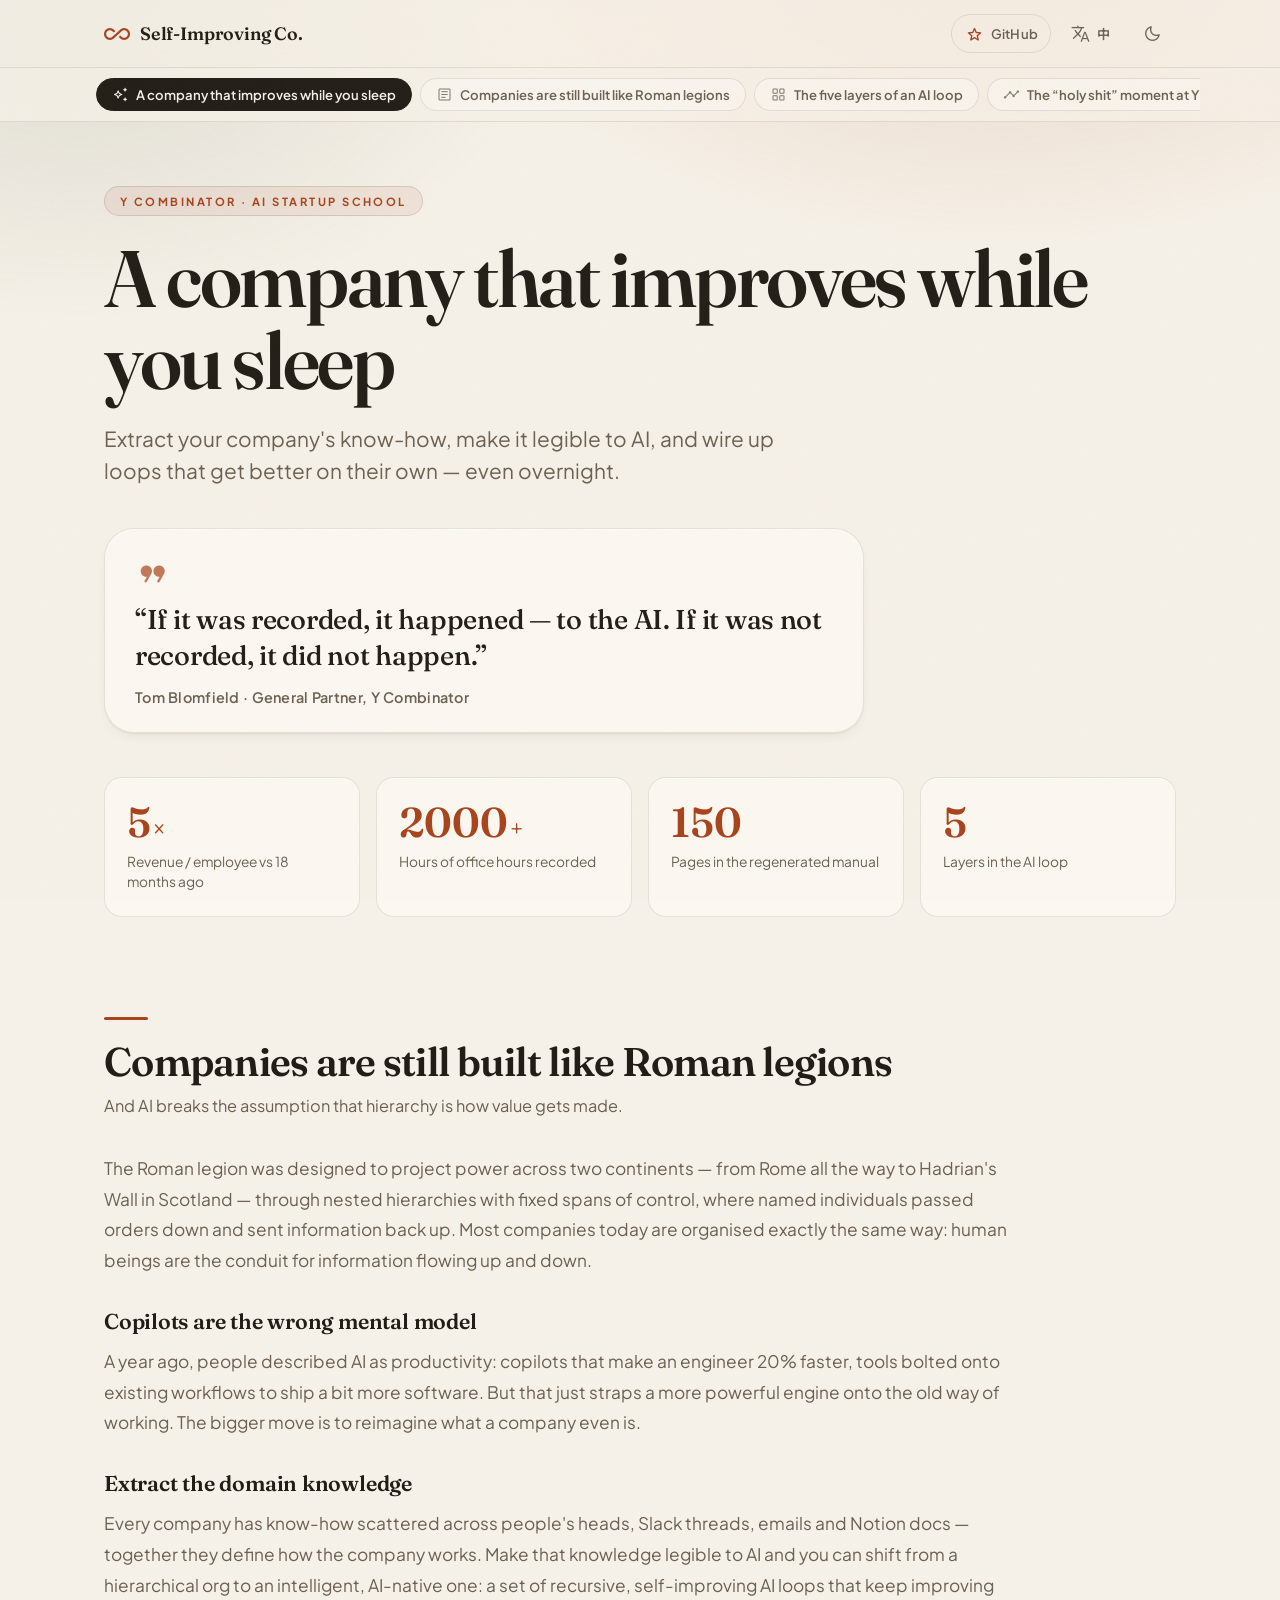
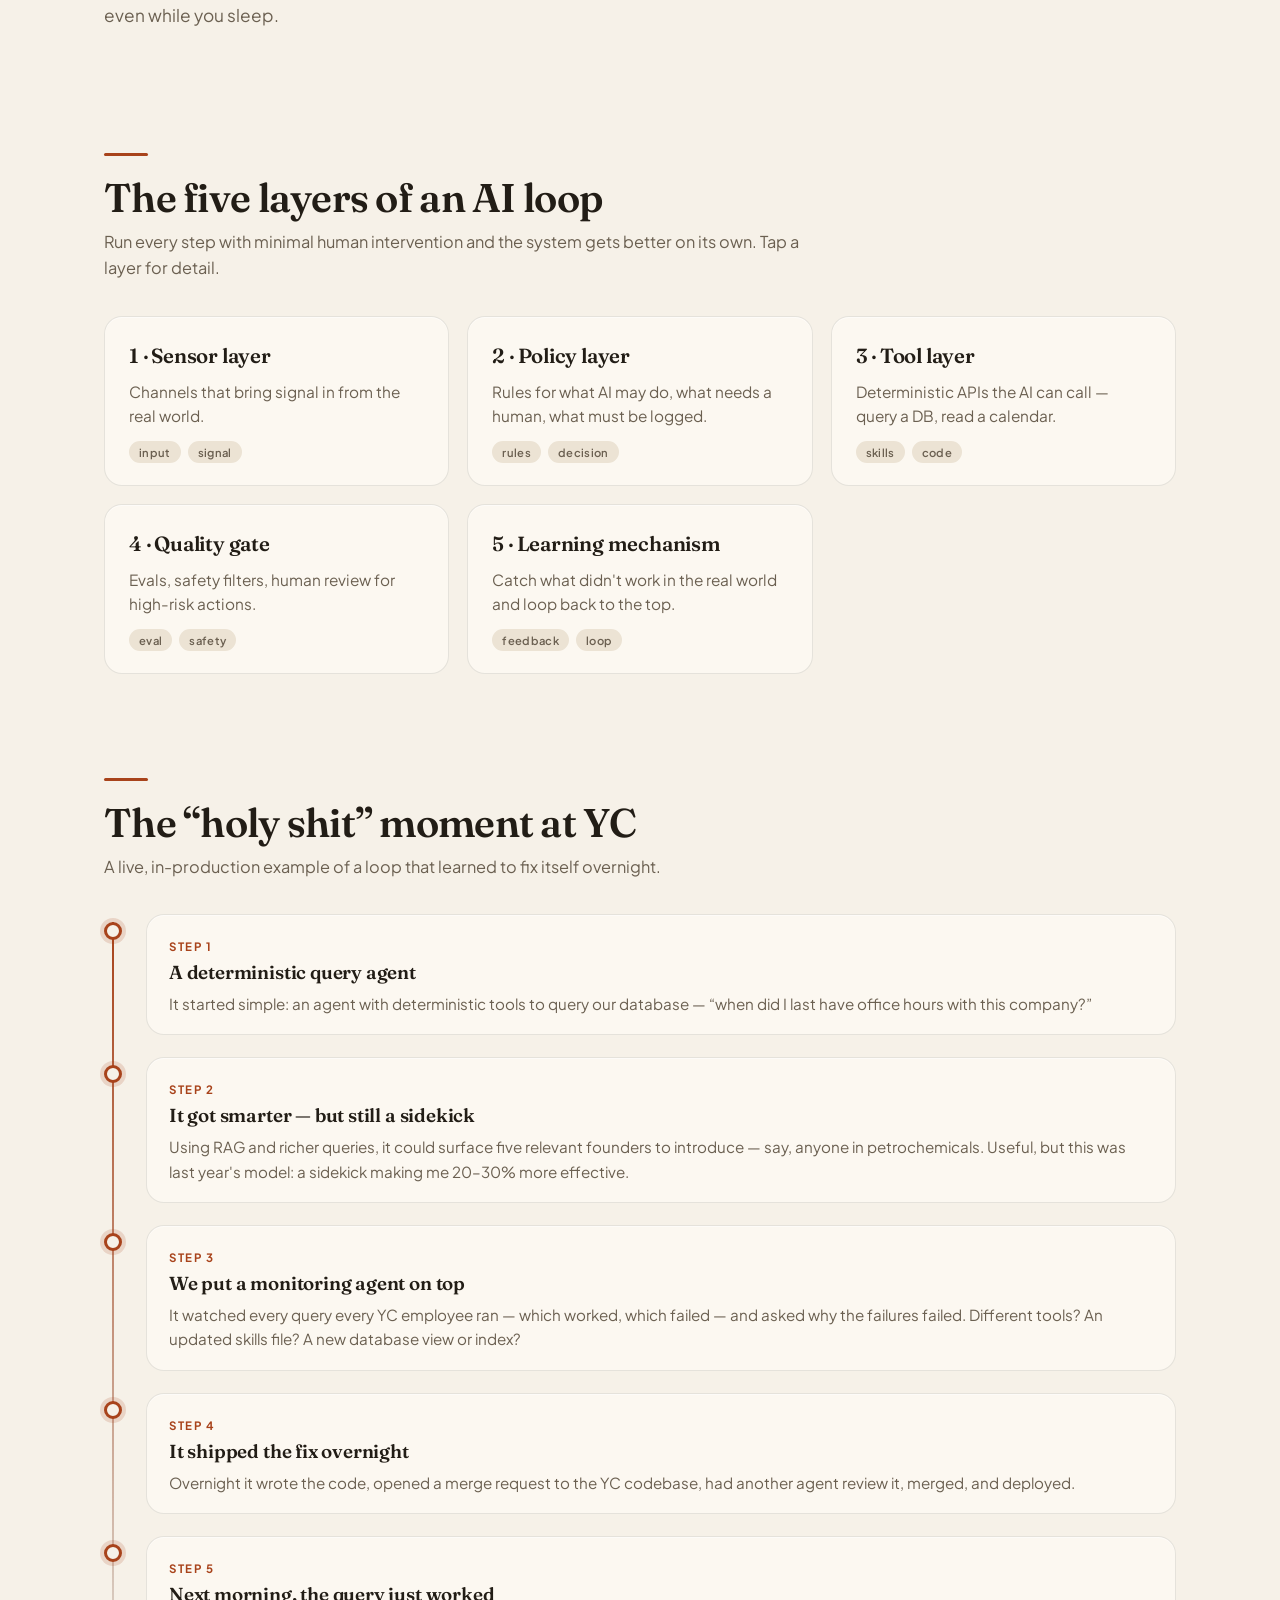
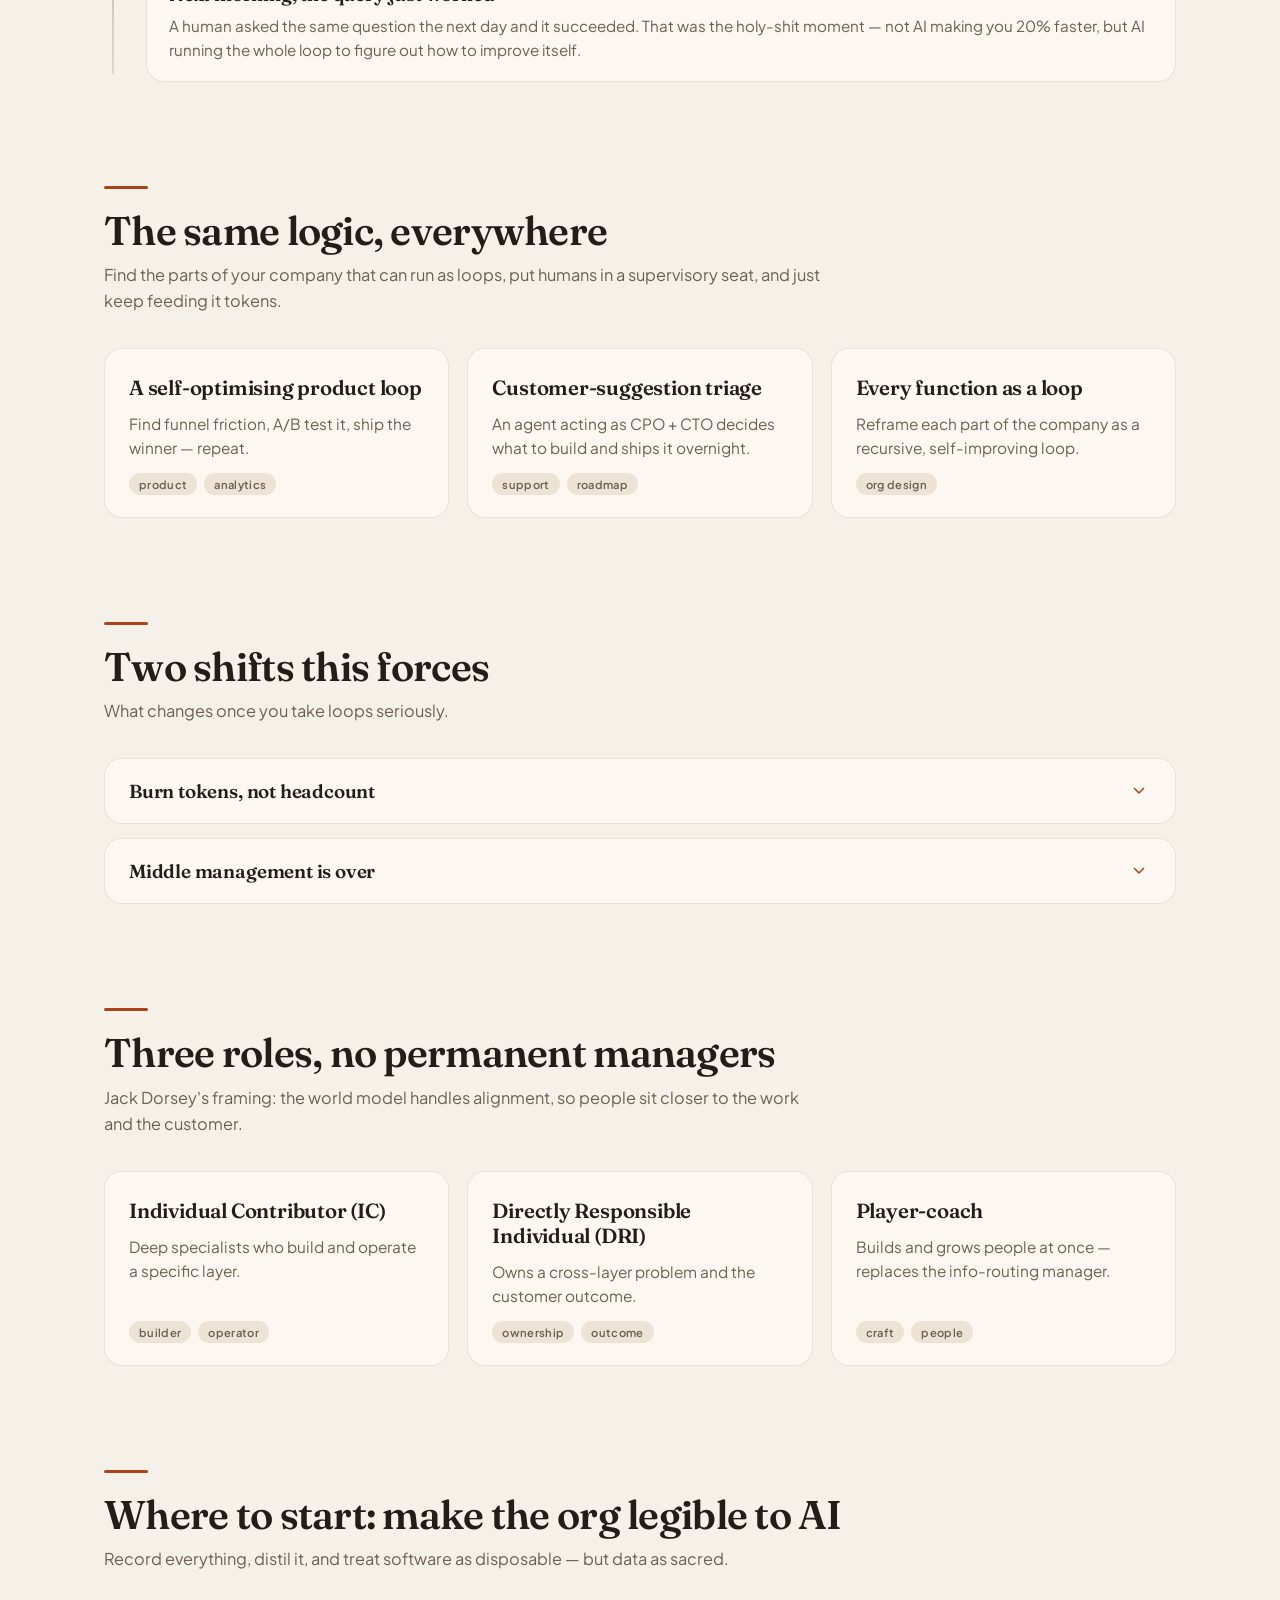
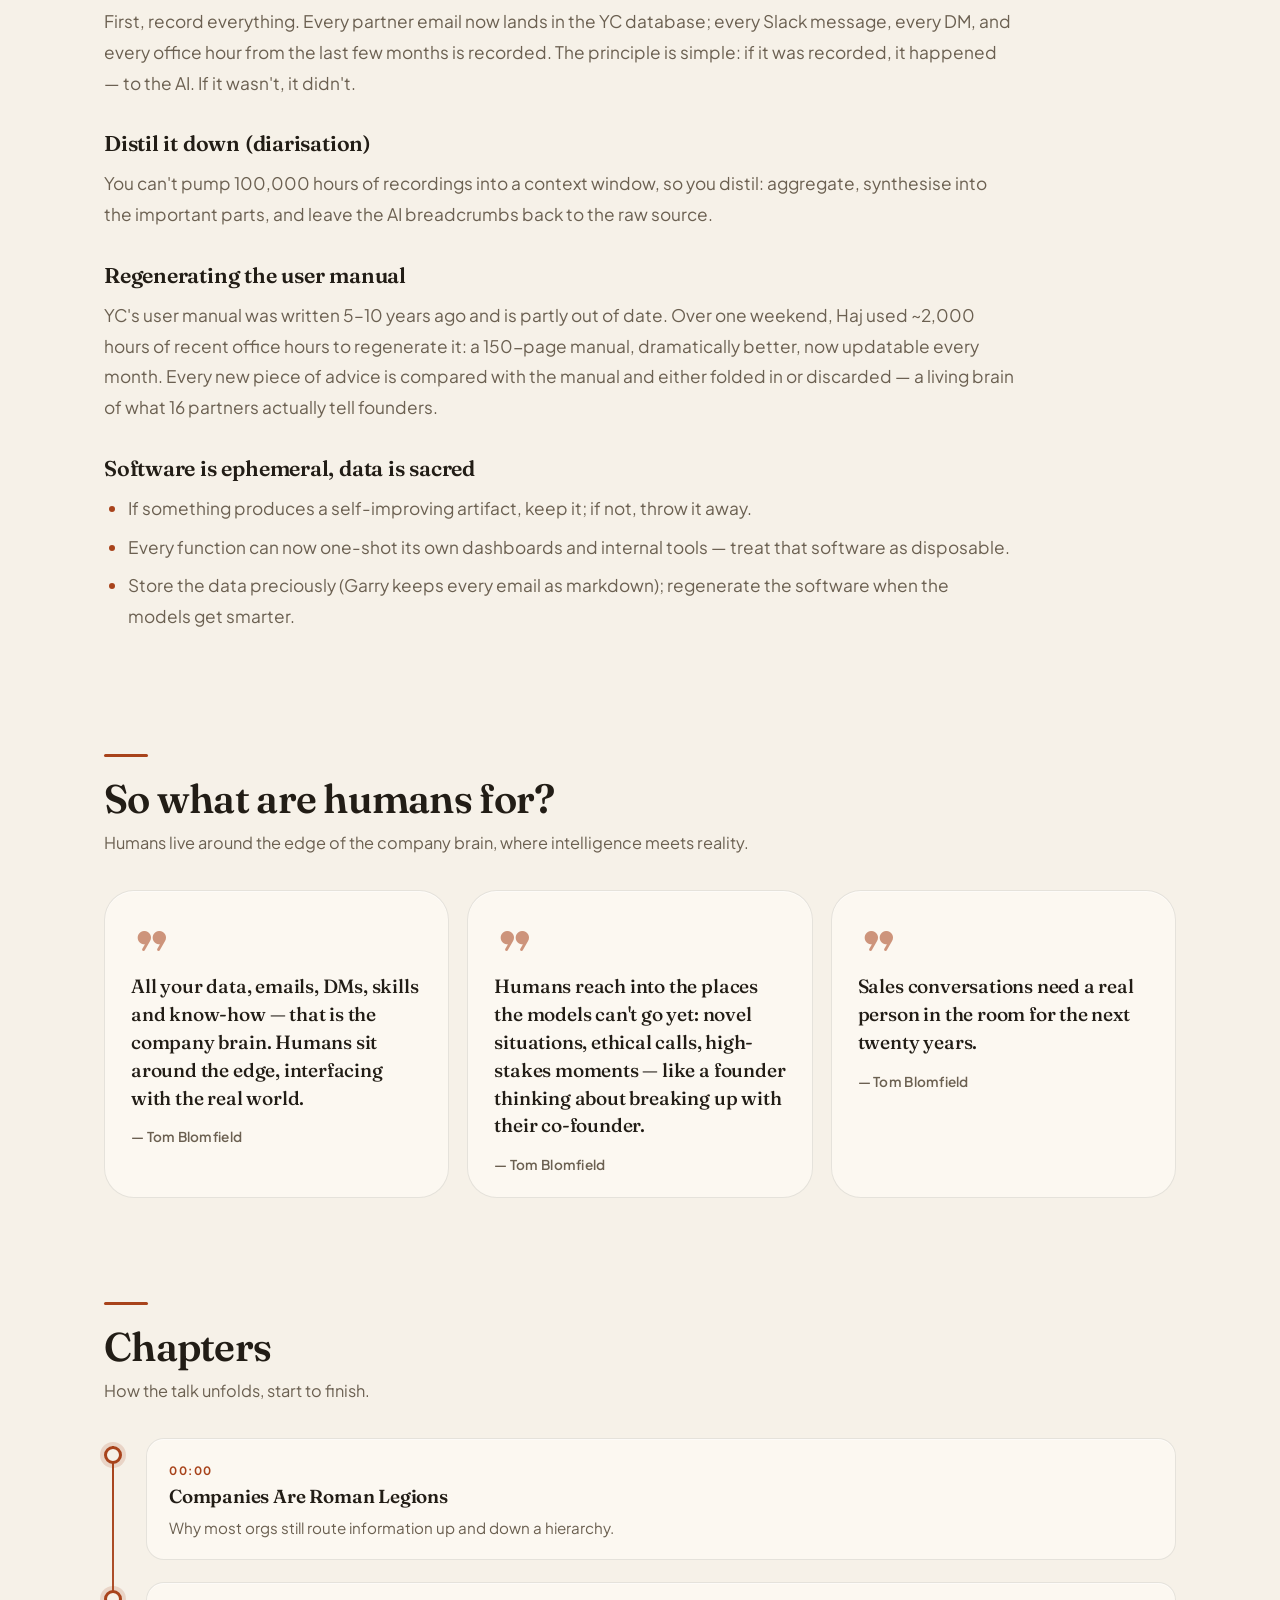
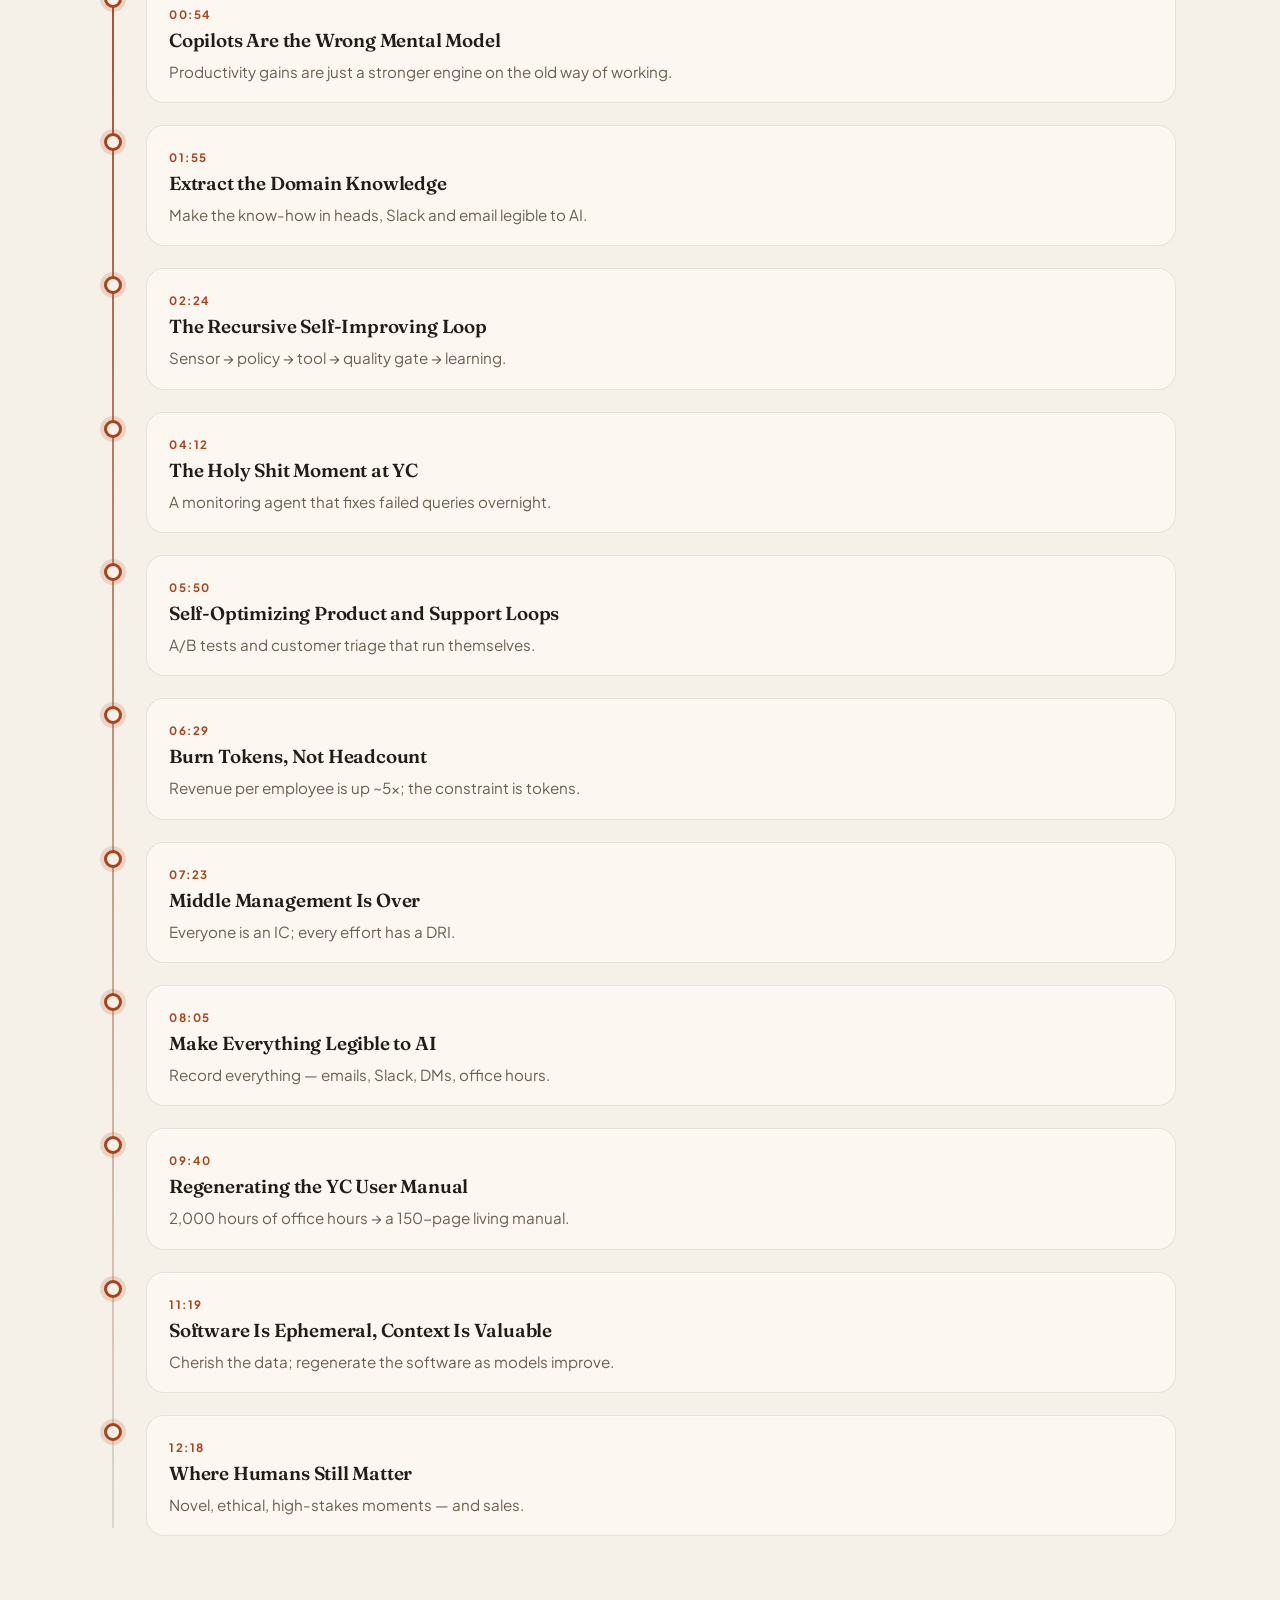
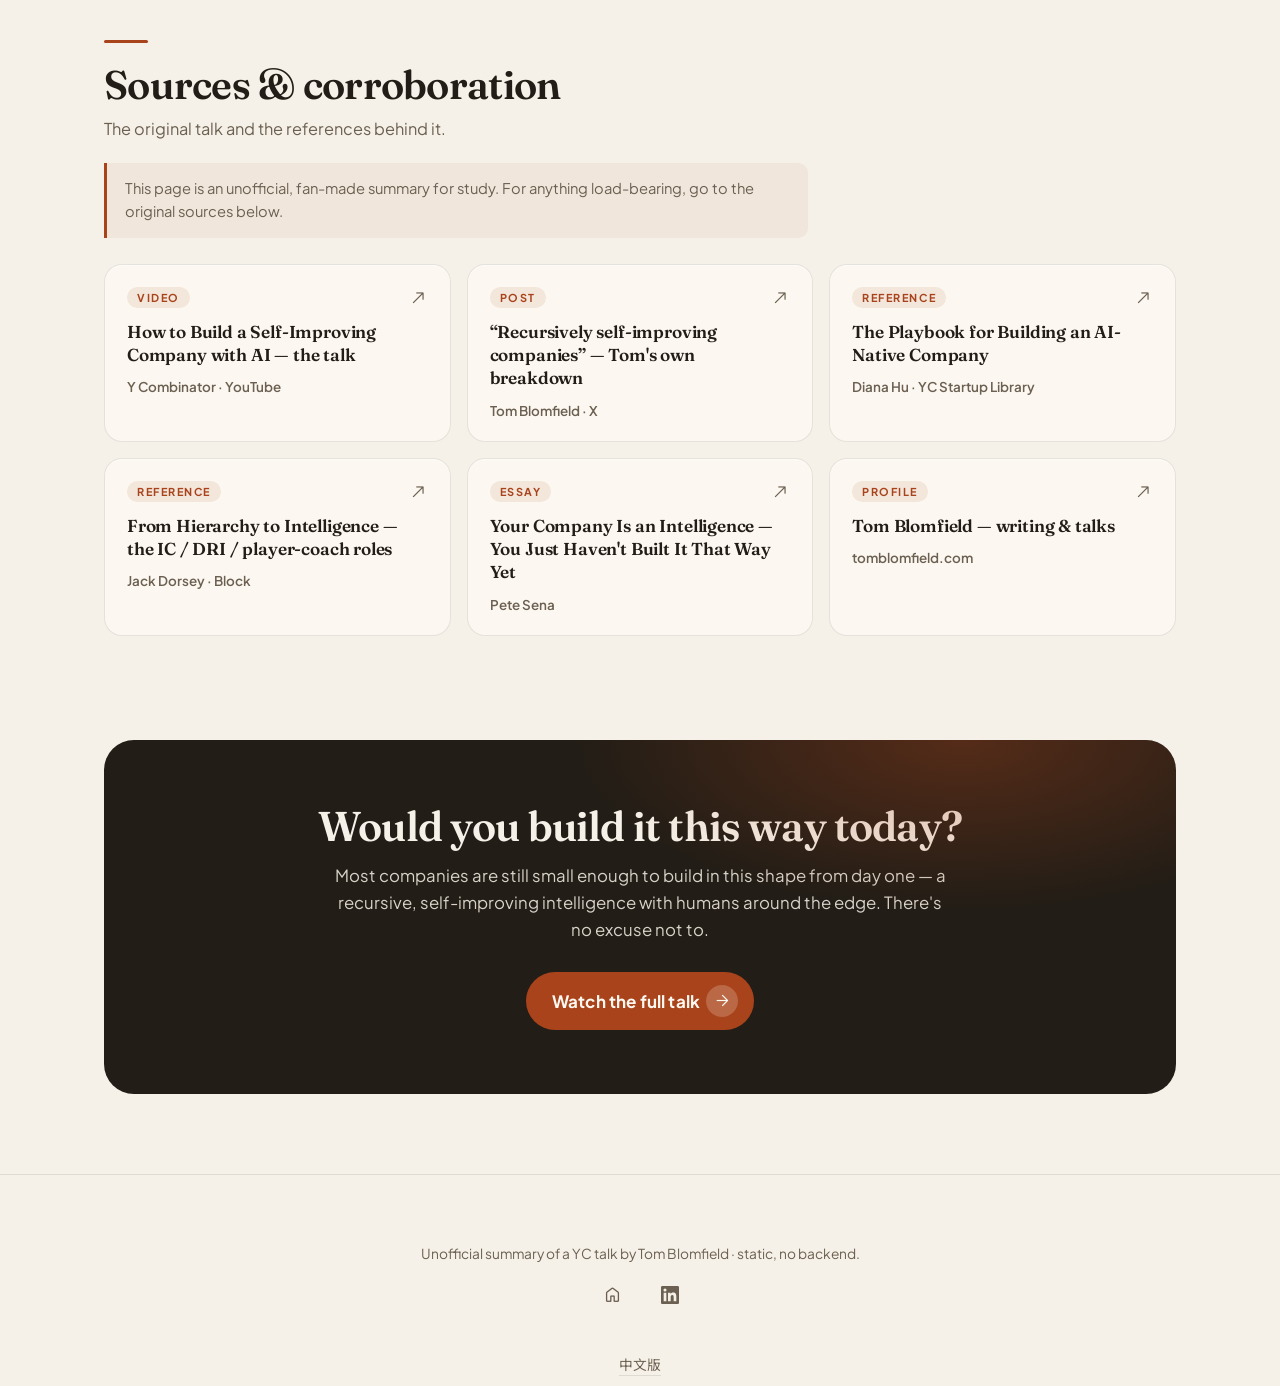
==== en/index.html @ 528f12ba "feat: 英文版有自己的網址 /en/,兩邊互相標註語言版本 在這之前,英文內容只活在 JS 的字典裡:HTML 送出去的是中文,英文要按下 切換鈕才由 JS 換掉 DOM。也就是說英文版沒有網址," ====
<!DOCTYPE html>
<html lang="en" data-theme="light">
<head>
  <!-- ==== Google Analytics 4 (Measurement ID: G-PR99EJ7JCW) ==== -->
  <script async src="https://www.googletagmanager.com/gtag/js?id=G-PR99EJ7JCW"></script>
  <script>
    window.dataLayer = window.dataLayer || [];
    function gtag(){ dataLayer.push(arguments); }
    gtag('js', new Date());
    gtag('config', 'G-PR99EJ7JCW');
  </script>

  <meta charset="UTF-8" />
  <meta name="viewport" content="width=device-width, initial-scale=1.0, viewport-fit=cover" />

  <!-- ==== Primary meta (kept in sync by app.js from SITE_META) ==== -->
  <title>How to Build a Self-Improving Company with AI</title>
  <meta name="description" content="A YC talk by Tom Blomfield on turning a company into recursive, self-improving AI loops." />
  <link rel="canonical" href="https://self-improving-company-with-ai.peteraim.com/en/" />
  <link rel="alternate" hreflang="zh-Hant" href="https://self-improving-company-with-ai.peteraim.com/" />
  <link rel="alternate" hreflang="en" href="https://self-improving-company-with-ai.peteraim.com/en/" />
  <link rel="alternate" hreflang="x-default" href="https://self-improving-company-with-ai.peteraim.com/" />
  <meta name="theme-color" content="#1a1714" />

  <!-- ==== Open Graph ==== -->
  <meta property="og:type" content="article" />
  <meta property="og:title" content="How to Build a Self-Improving Company with AI" />
  <meta property="og:description" content="A YC talk by Tom Blomfield on turning a company into recursive, self-improving AI loops." />
  <meta property="og:url" content="https://self-improving-company-with-ai.peteraim.com/en/" />
  <meta property="og:image" content="https://self-improving-company-with-ai.peteraim.com/assets/og-image.png" />

  <!-- ==== Twitter ==== -->
  <meta name="twitter:card" content="summary_large_image" />
  <meta name="twitter:title" content="How to Build a Self-Improving Company with AI" />
  <meta name="twitter:description" content="A YC talk by Tom Blomfield on turning a company into recursive, self-improving AI loops." />
  <meta name="twitter:image" content="https://self-improving-company-with-ai.peteraim.com/assets/og-image.png" />

  <!-- ==== JSON-LD structured data ==== -->
  <script type="application/ld+json">
  {
    "@context": "https://schema.org",
    "@type": "Article",
    "headline": "How to Build a Self-Improving Company with AI",
    "description": "A YC talk by Tom Blomfield on turning a company into recursive, self-improving AI loops.",
    "author": { "@type": "Person", "name": "Tom Blomfield" },
    "publisher": { "@type": "Organization", "name": "Y Combinator" },
    "url": "https://self-improving-company-with-ai.peteraim.com/en/",
    "inLanguage": "en"
  }
  </script>

  <!-- ==== Fonts + icons (CDN, no local files) ==== -->
  <link rel="preconnect" href="https://fonts.googleapis.com" />
  <link rel="preconnect" href="https://fonts.gstatic.com" crossorigin />
  <link href="https://fonts.googleapis.com/css2?family=Fraunces:opsz,wght@9..144,400..700&family=Plus+Jakarta+Sans:wght@400;500;600;700&family=Noto+Sans+TC:wght@400;500;700&family=Noto+Serif+TC:wght@400;600;700&display=swap" rel="stylesheet" />
  <link href="https://fonts.googleapis.com/css2?family=Material+Symbols+Rounded:opsz,wght,FILL,GRAD@24,300,0,0&display=swap" rel="stylesheet" />

  <link rel="stylesheet" href="../assets/styles.css" />
</head>
<body>
  <!-- ==== App bar ==== -->
  <header class="appbar">
    <div class="appbar__inner">
      <a class="brand" href="#top">
        <span class="material-symbols-rounded brand__logo">all_inclusive</span>
        <span class="brand__name" id="brandName">Self-Improving Company</span>
      </a>

      <div class="appbar__actions">
        <a class="icon-btn gh-link" href="https://github.com/tingwei161803/Self-Improving-Company-with-AI"
           target="_blank" rel="noopener" title="GitHub" aria-label="View source on GitHub"
           data-repo="tingwei161803/Self-Improving-Company-with-AI">
          <span class="material-symbols-rounded">star</span>
          <span class="icon-btn__txt" id="ghStarCount">GitHub</span>
        </a>

        <a class="icon-btn" id="langToggle" href="/" hreflang="zh-Hant" rel="alternate" lang="zh-Hant"
           title="Language" aria-label="Switch language / 切換語言">
          <span class="material-symbols-rounded">translate</span>
          <span class="icon-btn__txt" id="langLabel">中</span>
        </a>

        <button class="icon-btn" id="themeToggle" type="button"
                title="Theme" aria-label="Toggle theme / 切換主題">
          <span class="material-symbols-rounded" id="themeIcon">dark_mode</span>
        </button>
      </div>
    </div>
  </header>

  <!-- ==== Sticky section nav (auto-generated anchor pills + scrollspy) ==== -->
  <nav class="sectionnav" id="sectionNav" aria-label="Section navigation">
    <div class="sectionnav__inner" id="sectionNavInner"></div>
  </nav>

  <span id="top"></span>

  <!-- ==== Composite sections (rendered in order from SITE_SECTIONS) ==== -->
  <main id="sections" aria-live="polite">
<section class="section section--hero" id="overview" aria-labelledby="overview-heading"><header class="section-head hero__head reveal is-visible" data-item=""><span class="hero__eyebrow">Y Combinator · AI Startup School</span><h2 id="overview-heading">A company that improves while you sleep</h2><p class="hero__sub">Extract your company's know-how, make it legible to AI, and wire up loops that get better on their own — even overnight.</p></header><figure class="hero__lead reveal is-visible" data-item=""><span class="material-symbols-rounded hero__lead-mark" aria-hidden="true">format_quote</span><blockquote>“If it was recorded, it happened — to the AI. If it was not recorded, it did not happen.”</blockquote><figcaption>Tom Blomfield · General Partner, Y Combinator</figcaption></figure><div class="hero__stats"><div class="hero__stat reveal is-visible" data-item=""><span class="hero__stat-num"><b class="hero__stat-value" data-count="5">5</b><span class="hero__stat-aff">×</span></span><span class="hero__stat-label">Revenue / employee vs 18 months ago</span></div><div class="hero__stat reveal is-visible" data-item=""><span class="hero__stat-num"><b class="hero__stat-value" data-count="2000">2000</b><span class="hero__stat-aff">+</span></span><span class="hero__stat-label">Hours of office hours recorded</span></div><div class="hero__stat reveal is-visible" data-item=""><span class="hero__stat-num"><b class="hero__stat-value" data-count="150">150</b></span><span class="hero__stat-label">Pages in the regenerated manual</span></div><div class="hero__stat reveal is-visible" data-item=""><span class="hero__stat-num"><b class="hero__stat-value" data-count="5">5</b></span><span class="hero__stat-label">Layers in the AI loop</span></div></div></section><section class="section section--prose" id="thesis" aria-labelledby="thesis-heading"><header class="section-head"><h2 id="thesis-heading">Companies are still built like Roman legions</h2><p class="section-head__sub">And AI breaks the assumption that hierarchy is how value gets made.</p></header><div class="prose reveal is-visible" data-item=""><p>The Roman legion was designed to project power across two continents — from Rome all the way to Hadrian's Wall in Scotland — through nested hierarchies with fixed spans of control, where named individuals passed orders down and sent information back up. Most companies today are organised exactly the same way: human beings are the conduit for information flowing up and down.</p><h3>Copilots are the wrong mental model</h3><p>A year ago, people described AI as productivity: copilots that make an engineer 20% faster, tools bolted onto existing workflows to ship a bit more software. But that just straps a more powerful engine onto the old way of working. The bigger move is to reimagine what a company even is.</p><h3>Extract the domain knowledge</h3><p>Every company has know-how scattered across people's heads, Slack threads, emails and Notion docs — together they define how the company works. Make that knowledge legible to AI and you can shift from a hierarchical org to an intelligent, AI-native one: a set of recursive, self-improving AI loops that keep improving even while you sleep.</p></div></section><section class="section section--cards" id="architecture" aria-labelledby="architecture-heading"><header class="section-head"><h2 id="architecture-heading">The five layers of an AI loop</h2><p class="section-head__sub">Run every step with minimal human intervention and the system gets better on its own. Tap a layer for detail.</p></header><div class="grid"><article class="card reveal is-visible" tabindex="0" role="button" data-item="" data-slug="sensor-layer" aria-label="1 · Sensor layer"><h3 class="card__title">1 · Sensor layer</h3><p class="card__summary">Channels that bring signal in from the real world.</p><div class="card__tags"><span class="tag">input</span><span class="tag">signal</span></div><span class="card__more"><span class="material-symbols-rounded" aria-hidden="true">arrow_outward</span></span></article><article class="card reveal is-visible" tabindex="0" role="button" data-item="" data-slug="policy-layer" aria-label="2 · Policy layer"><h3 class="card__title">2 · Policy layer</h3><p class="card__summary">Rules for what AI may do, what needs a human, what must be logged.</p><div class="card__tags"><span class="tag">rules</span><span class="tag">decision</span></div><span class="card__more"><span class="material-symbols-rounded" aria-hidden="true">arrow_outward</span></span></article><article class="card reveal is-visible" tabindex="0" role="button" data-item="" data-slug="tool-layer" aria-label="3 · Tool layer"><h3 class="card__title">3 · Tool layer</h3><p class="card__summary">Deterministic APIs the AI can call — query a DB, read a calendar.</p><div class="card__tags"><span class="tag">skills</span><span class="tag">code</span></div><span class="card__more"><span class="material-symbols-rounded" aria-hidden="true">arrow_outward</span></span></article><article class="card reveal is-visible" tabindex="0" role="button" data-item="" data-slug="quality-gate" aria-label="4 · Quality gate"><h3 class="card__title">4 · Quality gate</h3><p class="card__summary">Evals, safety filters, human review for high-risk actions.</p><div class="card__tags"><span class="tag">eval</span><span class="tag">safety</span></div><span class="card__more"><span class="material-symbols-rounded" aria-hidden="true">arrow_outward</span></span></article><article class="card reveal is-visible" tabindex="0" role="button" data-item="" data-slug="learning-mechanism" aria-label="5 · Learning mechanism"><h3 class="card__title">5 · Learning mechanism</h3><p class="card__summary">Catch what didn't work in the real world and loop back to the top.</p><div class="card__tags"><span class="tag">feedback</span><span class="tag">loop</span></div><span class="card__more"><span class="material-symbols-rounded" aria-hidden="true">arrow_outward</span></span></article></div></section><section class="section section--timeline" id="case-study" aria-labelledby="case-study-heading"><header class="section-head"><h2 id="case-study-heading">The “holy shit” moment at YC</h2><p class="section-head__sub">A live, in-production example of a loop that learned to fix itself overnight.</p></header><ol class="timeline"><li class="tl-item reveal is-visible" data-item=""><div class="tl-dot" aria-hidden="true"></div><div class="tl-card"><span class="tl-date">Step 1</span><h3 class="tl-title">A deterministic query agent</h3><p class="tl-body">It started simple: an agent with deterministic tools to query our database — “when did I last have office hours with this company?”</p></div></li><li class="tl-item reveal is-visible" data-item=""><div class="tl-dot" aria-hidden="true"></div><div class="tl-card"><span class="tl-date">Step 2</span><h3 class="tl-title">It got smarter — but still a sidekick</h3><p class="tl-body">Using RAG and richer queries, it could surface five relevant founders to introduce — say, anyone in petrochemicals. Useful, but this was last year's model: a sidekick making me 20–30% more effective.</p></div></li><li class="tl-item reveal is-visible" data-item=""><div class="tl-dot" aria-hidden="true"></div><div class="tl-card"><span class="tl-date">Step 3</span><h3 class="tl-title">We put a monitoring agent on top</h3><p class="tl-body">It watched every query every YC employee ran — which worked, which failed — and asked why the failures failed. Different tools? An updated skills file? A new database view or index?</p></div></li><li class="tl-item reveal is-visible" data-item=""><div class="tl-dot" aria-hidden="true"></div><div class="tl-card"><span class="tl-date">Step 4</span><h3 class="tl-title">It shipped the fix overnight</h3><p class="tl-body">Overnight it wrote the code, opened a merge request to the YC codebase, had another agent review it, merged, and deployed.</p></div></li><li class="tl-item reveal is-visible" data-item=""><div class="tl-dot" aria-hidden="true"></div><div class="tl-card"><span class="tl-date">Step 5</span><h3 class="tl-title">Next morning, the query just worked</h3><p class="tl-body">A human asked the same question the next day and it succeeded. That was the holy-shit moment — not AI making you 20% faster, but AI running the whole loop to figure out how to improve itself.</p></div></li></ol></section><section class="section section--cards" id="loops" aria-labelledby="loops-heading"><header class="section-head"><h2 id="loops-heading">The same logic, everywhere</h2><p class="section-head__sub">Find the parts of your company that can run as loops, put humans in a supervisory seat, and just keep feeding it tokens.</p></header><div class="grid"><article class="card reveal is-visible" tabindex="0" role="button" data-item="" data-slug="product-loop" aria-label="A self-optimising product loop"><h3 class="card__title">A self-optimising product loop</h3><p class="card__summary">Find funnel friction, A/B test it, ship the winner — repeat.</p><div class="card__tags"><span class="tag">product</span><span class="tag">analytics</span></div><span class="card__more"><span class="material-symbols-rounded" aria-hidden="true">arrow_outward</span></span></article><article class="card reveal is-visible" tabindex="0" role="button" data-item="" data-slug="support-loop" aria-label="Customer-suggestion triage"><h3 class="card__title">Customer-suggestion triage</h3><p class="card__summary">An agent acting as CPO + CTO decides what to build and ships it overnight.</p><div class="card__tags"><span class="tag">support</span><span class="tag">roadmap</span></div><span class="card__more"><span class="material-symbols-rounded" aria-hidden="true">arrow_outward</span></span></article><article class="card reveal is-visible" tabindex="0" role="button" data-item="" data-slug="every-function" aria-label="Every function as a loop"><h3 class="card__title">Every function as a loop</h3><p class="card__summary">Reframe each part of the company as a recursive, self-improving loop.</p><div class="card__tags"><span class="tag">org design</span></div><span class="card__more"><span class="material-symbols-rounded" aria-hidden="true">arrow_outward</span></span></article></div></section><section class="section section--accordion" id="shifts" aria-labelledby="shifts-heading"><header class="section-head"><h2 id="shifts-heading">Two shifts this forces</h2><p class="section-head__sub">What changes once you take loops seriously.</p></header><div class="accordion"><details class="acc-item reveal is-visible" data-item=""><summary class="acc-q"><span>Burn tokens, not headcount</span><span class="material-symbols-rounded acc-chevron" aria-hidden="true">expand_more</span></summary><div class="acc-a">Companies are reaching Demo Day with ~5× the revenue per employee they had 18 months ago, and it will keep going through Series A and B. Soon you'll be constrained by token usage, not headcount. The blunt proxy today is everyone's token usage — gameable the moment it becomes a leaderboard for promotions, but directionally it tells you who is “token-maxing” and who isn't.</div></details><details class="acc-item reveal is-visible" data-item=""><summary class="acc-q"><span>Middle management is over</span><span class="material-symbols-rounded acc-chevron" aria-hidden="true">expand_more</span></summary><div class="acc-a">Middle management existed to solve a coordination problem — and AI can do that now. Everyone becomes an IC (a builder or an operator), and crucially, every effort has a single Directly Responsible Individual: a named human, not a committee.</div></details></div></section><section class="section section--cards" id="roles" aria-labelledby="roles-heading"><header class="section-head"><h2 id="roles-heading">Three roles, no permanent managers</h2><p class="section-head__sub">Jack Dorsey's framing: the world model handles alignment, so people sit closer to the work and the customer.</p></header><div class="grid"><article class="card reveal is-visible" tabindex="0" role="button" data-item="" data-slug="role-ic" aria-label="Individual Contributor (IC)"><h3 class="card__title">Individual Contributor (IC)</h3><p class="card__summary">Deep specialists who build and operate a specific layer.</p><div class="card__tags"><span class="tag">builder</span><span class="tag">operator</span></div><span class="card__more"><span class="material-symbols-rounded" aria-hidden="true">arrow_outward</span></span></article><article class="card reveal is-visible" tabindex="0" role="button" data-item="" data-slug="role-dri" aria-label="Directly Responsible Individual (DRI)"><h3 class="card__title">Directly Responsible Individual (DRI)</h3><p class="card__summary">Owns a cross-layer problem and the customer outcome.</p><div class="card__tags"><span class="tag">ownership</span><span class="tag">outcome</span></div><span class="card__more"><span class="material-symbols-rounded" aria-hidden="true">arrow_outward</span></span></article><article class="card reveal is-visible" tabindex="0" role="button" data-item="" data-slug="role-player-coach" aria-label="Player-coach"><h3 class="card__title">Player-coach</h3><p class="card__summary">Builds and grows people at once — replaces the info-routing manager.</p><div class="card__tags"><span class="tag">craft</span><span class="tag">people</span></div><span class="card__more"><span class="material-symbols-rounded" aria-hidden="true">arrow_outward</span></span></article></div></section><section class="section section--prose" id="legible" aria-labelledby="legible-heading"><header class="section-head"><h2 id="legible-heading">Where to start: make the org legible to AI</h2><p class="section-head__sub">Record everything, distil it, and treat software as disposable — but data as sacred.</p></header><div class="prose reveal is-visible" data-item=""><p>First, record everything. Every partner email now lands in the YC database; every Slack message, every DM, and every office hour from the last few months is recorded. The principle is simple: if it was recorded, it happened — to the AI. If it wasn't, it didn't.</p><h3>Distil it down (diarisation)</h3><p>You can't pump 100,000 hours of recordings into a context window, so you distil: aggregate, synthesise into the important parts, and leave the AI breadcrumbs back to the raw source.</p><h3>Regenerating the user manual</h3><p>YC's user manual was written 5–10 years ago and is partly out of date. Over one weekend, Haj used ~2,000 hours of recent office hours to regenerate it: a 150-page manual, dramatically better, now updatable every month. Every new piece of advice is compared with the manual and either folded in or discarded — a living brain of what 16 partners actually tell founders.</p><h3>Software is ephemeral, data is sacred</h3><ul><li>If something produces a self-improving artifact, keep it; if not, throw it away.</li><li>Every function can now one-shot its own dashboards and internal tools — treat that software as disposable.</li><li>Store the data preciously (Garry keeps every email as markdown); regenerate the software when the models get smarter.</li></ul></div></section><section class="section section--quotes" id="humans" aria-labelledby="humans-heading"><header class="section-head"><h2 id="humans-heading">So what are humans for?</h2><p class="section-head__sub">Humans live around the edge of the company brain, where intelligence meets reality.</p></header><div class="quotes-grid"><figure class="quote-card reveal is-visible" data-item=""><span class="material-symbols-rounded quote-mark" aria-hidden="true">format_quote</span><blockquote>All your data, emails, DMs, skills and know-how — that is the company brain. Humans sit around the edge, interfacing with the real world.</blockquote><figcaption class="quote-by">— Tom Blomfield</figcaption></figure><figure class="quote-card reveal is-visible" data-item=""><span class="material-symbols-rounded quote-mark" aria-hidden="true">format_quote</span><blockquote>Humans reach into the places the models can't go yet: novel situations, ethical calls, high-stakes moments — like a founder thinking about breaking up with their co-founder.</blockquote><figcaption class="quote-by">— Tom Blomfield</figcaption></figure><figure class="quote-card reveal is-visible" data-item=""><span class="material-symbols-rounded quote-mark" aria-hidden="true">format_quote</span><blockquote>Sales conversations need a real person in the room for the next twenty years.</blockquote><figcaption class="quote-by">— Tom Blomfield</figcaption></figure></div></section><section class="section section--timeline" id="chapters" aria-labelledby="chapters-heading"><header class="section-head"><h2 id="chapters-heading">Chapters</h2><p class="section-head__sub">How the talk unfolds, start to finish.</p></header><ol class="timeline"><li class="tl-item reveal is-visible" data-item=""><div class="tl-dot" aria-hidden="true"></div><div class="tl-card"><span class="tl-date">00:00</span><h3 class="tl-title">Companies Are Roman Legions</h3><p class="tl-body">Why most orgs still route information up and down a hierarchy.</p></div></li><li class="tl-item reveal is-visible" data-item=""><div class="tl-dot" aria-hidden="true"></div><div class="tl-card"><span class="tl-date">00:54</span><h3 class="tl-title">Copilots Are the Wrong Mental Model</h3><p class="tl-body">Productivity gains are just a stronger engine on the old way of working.</p></div></li><li class="tl-item reveal is-visible" data-item=""><div class="tl-dot" aria-hidden="true"></div><div class="tl-card"><span class="tl-date">01:55</span><h3 class="tl-title">Extract the Domain Knowledge</h3><p class="tl-body">Make the know-how in heads, Slack and email legible to AI.</p></div></li><li class="tl-item reveal is-visible" data-item=""><div class="tl-dot" aria-hidden="true"></div><div class="tl-card"><span class="tl-date">02:24</span><h3 class="tl-title">The Recursive Self-Improving Loop</h3><p class="tl-body">Sensor → policy → tool → quality gate → learning.</p></div></li><li class="tl-item reveal is-visible" data-item=""><div class="tl-dot" aria-hidden="true"></div><div class="tl-card"><span class="tl-date">04:12</span><h3 class="tl-title">The Holy Shit Moment at YC</h3><p class="tl-body">A monitoring agent that fixes failed queries overnight.</p></div></li><li class="tl-item reveal is-visible" data-item=""><div class="tl-dot" aria-hidden="true"></div><div class="tl-card"><span class="tl-date">05:50</span><h3 class="tl-title">Self-Optimizing Product and Support Loops</h3><p class="tl-body">A/B tests and customer triage that run themselves.</p></div></li><li class="tl-item reveal is-visible" data-item=""><div class="tl-dot" aria-hidden="true"></div><div class="tl-card"><span class="tl-date">06:29</span><h3 class="tl-title">Burn Tokens, Not Headcount</h3><p class="tl-body">Revenue per employee is up ~5×; the constraint is tokens.</p></div></li><li class="tl-item reveal is-visible" data-item=""><div class="tl-dot" aria-hidden="true"></div><div class="tl-card"><span class="tl-date">07:23</span><h3 class="tl-title">Middle Management Is Over</h3><p class="tl-body">Everyone is an IC; every effort has a DRI.</p></div></li><li class="tl-item reveal is-visible" data-item=""><div class="tl-dot" aria-hidden="true"></div><div class="tl-card"><span class="tl-date">08:05</span><h3 class="tl-title">Make Everything Legible to AI</h3><p class="tl-body">Record everything — emails, Slack, DMs, office hours.</p></div></li><li class="tl-item reveal is-visible" data-item=""><div class="tl-dot" aria-hidden="true"></div><div class="tl-card"><span class="tl-date">09:40</span><h3 class="tl-title">Regenerating the YC User Manual</h3><p class="tl-body">2,000 hours of office hours → a 150-page living manual.</p></div></li><li class="tl-item reveal is-visible" data-item=""><div class="tl-dot" aria-hidden="true"></div><div class="tl-card"><span class="tl-date">11:19</span><h3 class="tl-title">Software Is Ephemeral, Context Is Valuable</h3><p class="tl-body">Cherish the data; regenerate the software as models improve.</p></div></li><li class="tl-item reveal is-visible" data-item=""><div class="tl-dot" aria-hidden="true"></div><div class="tl-card"><span class="tl-date">12:18</span><h3 class="tl-title">Where Humans Still Matter</h3><p class="tl-body">Novel, ethical, high-stakes moments — and sales.</p></div></li></ol></section><section class="section section--sources" id="sources" aria-labelledby="sources-heading"><header class="section-head"><h2 id="sources-heading">Sources &amp; corroboration</h2><p class="section-head__sub">The original talk and the references behind it.</p></header><p class="sources__note reveal is-visible" data-item="">This page is an unofficial, fan-made summary for study. For anything load-bearing, go to the original sources below.</p><div class="sources-grid"><a class="src-card reveal is-visible" data-item="" href="https://www.youtube.com/watch?v=X_JsIHUfUjc" target="_blank" rel="noopener"><span class="src-card__head"><span class="src-kind">Video</span><span class="material-symbols-rounded src-card__go" aria-hidden="true">north_east</span></span><span class="src-card__title">How to Build a Self-Improving Company with AI — the talk</span><span class="src-by">Y Combinator · YouTube</span></a><a class="src-card reveal is-visible" data-item="" href="https://x.com/t_blom/status/2056909934156280088" target="_blank" rel="noopener"><span class="src-card__head"><span class="src-kind">Post</span><span class="material-symbols-rounded src-card__go" aria-hidden="true">north_east</span></span><span class="src-card__title">“Recursively self-improving companies” — Tom's own breakdown</span><span class="src-by">Tom Blomfield · X</span></a><a class="src-card reveal is-visible" data-item="" href="https://www.ycombinator.com/library/OX-the-playbook-for-building-an-ai-native-company" target="_blank" rel="noopener"><span class="src-card__head"><span class="src-kind">Reference</span><span class="material-symbols-rounded src-card__go" aria-hidden="true">north_east</span></span><span class="src-card__title">The Playbook for Building an AI-Native Company</span><span class="src-by">Diana Hu · YC Startup Library</span></a><a class="src-card reveal is-visible" data-item="" href="https://block.xyz/inside/from-hierarchy-to-intelligence" target="_blank" rel="noopener"><span class="src-card__head"><span class="src-kind">Reference</span><span class="material-symbols-rounded src-card__go" aria-hidden="true">north_east</span></span><span class="src-card__title">From Hierarchy to Intelligence — the IC / DRI / player-coach roles</span><span class="src-by">Jack Dorsey · Block</span></a><a class="src-card reveal is-visible" data-item="" href="https://petesena.substack.com/p/your-company-is-an-intelligence-you" target="_blank" rel="noopener"><span class="src-card__head"><span class="src-kind">Essay</span><span class="material-symbols-rounded src-card__go" aria-hidden="true">north_east</span></span><span class="src-card__title">Your Company Is an Intelligence — You Just Haven't Built It That Way Yet</span><span class="src-by">Pete Sena</span></a><a class="src-card reveal is-visible" data-item="" href="https://tomblomfield.com/" target="_blank" rel="noopener"><span class="src-card__head"><span class="src-kind">Profile</span><span class="material-symbols-rounded src-card__go" aria-hidden="true">north_east</span></span><span class="src-card__title">Tom Blomfield — writing &amp; talks</span><span class="src-by">tomblomfield.com</span></a></div></section><section class="section section--cta" id="closing"><div class="cta-card reveal is-visible" data-item=""><h2>Would you build it this way today?</h2><p>Most companies are still small enough to build in this shape from day one — a recursive, self-improving intelligence with humans around the edge. There's no excuse not to.</p><a class="cta-btn" href="https://www.youtube.com/watch?v=X_JsIHUfUjc" target="_blank" rel="noopener">Watch the full talk<span class="cta-btn__icon"><span class="material-symbols-rounded" aria-hidden="true">arrow_forward</span></span></a></div></section>
</main>

  <!-- ==== Detail dialog (used by card sections) ==== -->
  <dialog class="dialog" id="dialog" aria-labelledby="dialogTitle">
    <div class="dialog__bar">
      <span class="dialog__spacer"></span>
      <button class="icon-btn" id="dialogClose" type="button" aria-label="Close / 關閉">
        <span class="material-symbols-rounded">close</span>
      </button>
    </div>
    <div class="dialog__body" id="dialogBody"></div>
  </dialog>

  <!-- ==== Footer ==== -->
  <footer class="footer">
    <p id="footerText" data-i18n="footer">Unofficial summary of a YC talk by Tom Blomfield · static, no backend.</p>
      <div class="profile-links" style="display:flex;gap:12px;justify-content:center;align-items:center;margin-top:10px">
        <a class="icon-btn" href="https://www.peteraim.com" target="_blank" rel="noopener" title="Home" aria-label="Back to peteraim.com / 返回首頁">
          <span class="material-symbols-rounded">home</span>
        </a>
        <a class="icon-btn" href="https://www.linkedin.com/in/ai-med/" target="_blank" rel="noopener" title="LinkedIn" aria-label="LinkedIn (opens in new tab)">
          <svg viewBox="0 0 24 24" width="18" height="18" fill="currentColor" aria-hidden="true"><path d="M20.45 20.45h-3.55v-5.57c0-1.33-.02-3.04-1.85-3.04-1.85 0-2.13 1.45-2.13 2.94v5.67H9.36V9h3.41v1.56h.05c.47-.9 1.63-1.85 3.36-1.85 3.6 0 4.27 2.37 4.27 5.45v6.29zM5.34 7.43a2.06 2.06 0 1 1 0-4.12 2.06 2.06 0 0 1 0 4.12zM7.12 20.45H3.56V9h3.56v11.45zM22.22 0H1.77C.79 0 0 .77 0 1.72v20.56C0 23.23.79 24 1.77 24h20.45c.98 0 1.78-.77 1.78-1.72V1.72C24 .77 23.2 0 22.22 0z"/></svg>
        </a>
      </div>
  </footer>

  <!-- ==== Scripts (order matters: data first) ==== -->
  <script src="../data/data.js"></script>
  <script src="../assets/app.js"></script>
<p class="lang-alt-link" style="text-align:center;padding:12px;"><a href="/" hreflang="zh-Hant" rel="alternate" lang="zh-Hant">中文版</a></p>
</body>
</html>
---- assets/styles.css ----
/* =========================================================================
   Self-Improving Company · composite · "Editorial Luxury" theme
   Pure CSS, no preprocessor, no build step.

   Design language: warm paper light mode / deep espresso dark mode,
   high-contrast Fraunces display serif, Plus Jakarta Sans body, a single
   ember accent, film-grain texture, heavy whitespace, custom-ease motion,
   double-bezel cards and scroll-reveal. (high-end-visual-design, translated
   to vanilla CSS custom properties — zero build.)

   Token names mirror Material Design 3 so the composite engine's component
   CSS keeps working, but the values are an editorial palette, not MD3 purple.
   ========================================================================= */

/* ---------- LIGHT (default): warm paper + espresso ink + ember ---------- */
:root,
[data-theme="light"] {
  --primary:               #A8431B;   /* ember */
  --on-primary:            #FFF8F1;
  --primary-container:     #F3E2D2;
  --on-primary-container:  #4A1C08;
  --secondary:             #6B5E4C;
  --secondary-container:   #EBE0CF;
  --on-secondary-container:#332B1E;
  --tertiary:              #4F5B49;   /* muted sage, sparingly */
  --tertiary-container:    #DDE6D4;

  --background:            #F6F1E8;   /* warm paper */
  --on-background:         #211C15;
  --surface:               #F6F1E8;
  --surface-container:     #FCF8F1;   /* raised card */
  --surface-container-high:#FFFDF8;
  --surface-variant:       #ECE3D4;
  --on-surface:            #221D16;
  --on-surface-variant:    #6B6051;

  --outline:               #968A77;
  --outline-variant:       rgba(34, 29, 22, .12);
  --error:                 #9B2C20;
  --shadow:                rgba(60, 44, 26, .16);

  --hair:                  rgba(34, 29, 22, .10);
  --sheen:                 rgba(255, 255, 255, .55);
  --grain-opacity:         .04;

  --elev-1: 0 1px 2px rgba(60,44,26,.06), 0 6px 16px -10px rgba(60,44,26,.18);
  --elev-2: 0 2px 6px rgba(60,44,26,.08), 0 18px 40px -18px rgba(60,44,26,.30);
  --elev-3: 0 8px 24px rgba(60,44,26,.12), 0 40px 80px -30px rgba(60,44,26,.40);

  --radius-sm: 10px;
  --radius:    18px;
  --radius-lg: 30px;

  --font-display: "Fraunces", "Noto Serif TC", Georgia, "Times New Roman", serif;
  --font-body:    "Plus Jakarta Sans", "Noto Sans TC", system-ui, -apple-system, sans-serif;
  --ease:     cubic-bezier(.22, .68, 0, 1);
  --ease-out: cubic-bezier(.16, 1, .3, 1);
}

/* ---------- DARK: deep espresso + warm light ink + lifted ember ---------- */
[data-theme="dark"] {
  --primary:               #E8945E;   /* lifted ember */
  --on-primary:            #2A1206;
  --primary-container:     #5A2A12;
  --on-primary-container:  #FBE3CF;
  --secondary:             #D8C9B2;
  --secondary-container:   #3A3225;
  --on-secondary-container:#EFE4D2;
  --tertiary:              #AEBCA1;
  --tertiary-container:    #2E3A28;

  --background:            #15110C;   /* near-black espresso */
  --on-background:         #ECE3D6;
  --surface:               #15110C;
  --surface-container:     #1E1810;   /* raised card */
  --surface-container-high:#272016;
  --surface-variant:       #2A2318;
  --on-surface:            #ECE3D6;
  --on-surface-variant:    #B0A48F;

  --outline:               #897C68;
  --outline-variant:       rgba(236, 227, 214, .14);
  --error:                 #F2B8B0;
  --shadow:                rgba(0, 0, 0, .5);

  --hair:                  rgba(236, 227, 214, .12);
  --sheen:                 rgba(255, 255, 255, .05);
  --grain-opacity:         .05;

  --elev-1: 0 1px 2px rgba(0,0,0,.4), 0 8px 20px -12px rgba(0,0,0,.6);
  --elev-2: 0 2px 8px rgba(0,0,0,.45), 0 24px 50px -20px rgba(0,0,0,.7);
  --elev-3: 0 10px 30px rgba(0,0,0,.5), 0 50px 90px -30px rgba(0,0,0,.8);
}

/* ---------- Reset / base ---------- */
* { box-sizing: border-box; }
html { scroll-behavior: smooth; -webkit-text-size-adjust: 100%; }
body {
  margin: 0;
  font-family: var(--font-body);
  font-size: 17px;
  background: var(--background);
  color: var(--on-background);
  -webkit-font-smoothing: antialiased;
  text-rendering: optimizeLegibility;
  transition: background .4s var(--ease), color .4s var(--ease);
  overflow-x: hidden;
}
/* warm radial wash behind the page */
body::after {
  content: "";
  position: fixed;
  inset: 0;
  z-index: -1;
  pointer-events: none;
  background:
    radial-gradient(60% 50% at 78% -8%, color-mix(in srgb, var(--primary) 16%, transparent), transparent 70%),
    radial-gradient(50% 45% at 6% 4%, color-mix(in srgb, var(--tertiary) 12%, transparent), transparent 70%);
}
/* film-grain texture overlay */
body::before {
  content: "";
  position: fixed;
  inset: 0;
  z-index: 60;
  pointer-events: none;
  opacity: var(--grain-opacity);
  background-image: url("data:image/svg+xml,%3Csvg xmlns='http://www.w3.org/2000/svg' width='140' height='140'%3E%3Cfilter id='n'%3E%3CfeTurbulence type='fractalNoise' baseFrequency='0.85' numOctaves='2' stitchTiles='stitch'/%3E%3C/filter%3E%3Crect width='100%25' height='100%25' filter='url(%23n)'/%3E%3C/svg%3E");
}
a { color: inherit; text-decoration: none; }
::selection { background: color-mix(in srgb, var(--primary) 28%, transparent); }
.material-symbols-rounded {
  font-variation-settings: "FILL" 0, "wght" 300, "GRAD" 0, "opsz" 24;
  line-height: 1;
  user-select: none;
}

/* ---------- App bar ---------- */
.appbar {
  position: sticky;
  top: 0;
  z-index: 30;
  background: color-mix(in srgb, var(--background) 80%, transparent);
  backdrop-filter: saturate(160%) blur(14px);
  -webkit-backdrop-filter: saturate(160%) blur(14px);
  border-bottom: 1px solid var(--hair);
}
.appbar__inner {
  max-width: 1120px;
  margin: 0 auto;
  padding: 14px 24px;
  display: flex;
  align-items: center;
  gap: 12px;
}
.brand {
  display: flex;
  align-items: center;
  gap: 10px;
  font-family: var(--font-display);
  font-weight: 600;
  font-size: 1.12rem;
  letter-spacing: -.01em;
  color: var(--on-surface);
  min-width: 0;
  overflow: hidden;
}
.brand__logo {
  color: var(--primary);
  flex: 0 0 auto;
  font-variation-settings: "FILL" 0, "wght" 400, "GRAD" 0, "opsz" 24;
  font-size: 26px;
}
.brand__name { overflow: hidden; text-overflow: ellipsis; white-space: nowrap; }
.appbar__actions {
  margin-left: auto;
  display: flex;
  align-items: center;
  gap: 6px;
  flex: 0 0 auto;
}

/* ---------- Icon / pill buttons ---------- */
.icon-btn {
  display: inline-flex;
  align-items: center;
  gap: 6px;
  border: 1px solid transparent;
  background: transparent;
  color: var(--on-surface-variant);
  border-radius: 999px;
  padding: 8px 12px;
  cursor: pointer;
  font: inherit;
  transition: background .25s var(--ease), color .25s var(--ease),
              border-color .25s var(--ease), transform .25s var(--ease);
}
.icon-btn:hover { background: var(--surface-variant); color: var(--on-surface); }
.icon-btn:active { transform: scale(.96); }
.icon-btn .material-symbols-rounded { font-size: 21px; }
.icon-btn__txt { font-size: .82rem; font-weight: 600; letter-spacing: .01em; }
.gh-link {
  border-color: var(--hair);
}
.gh-link .material-symbols-rounded { color: var(--primary); }

/* ---------- Sticky section nav (scrollspy) ---------- */
.sectionnav {
  position: sticky;
  top: 57px;
  z-index: 25;
  background: color-mix(in srgb, var(--background) 82%, transparent);
  backdrop-filter: saturate(160%) blur(12px);
  -webkit-backdrop-filter: saturate(160%) blur(12px);
  border-bottom: 1px solid var(--hair);
}
.sectionnav__inner {
  max-width: 1120px;
  margin: 0 auto;
  padding: 10px 16px;
  display: flex;
  gap: 8px;
  overflow-x: auto;
  scrollbar-width: none;
}
.sectionnav__inner::-webkit-scrollbar { display: none; }
.navpill {
  display: inline-flex;
  align-items: center;
  gap: 7px;
  flex: 0 0 auto;
  padding: 7px 15px;
  border-radius: 999px;
  font-size: .82rem;
  font-weight: 600;
  color: var(--on-surface-variant);
  border: 1px solid var(--hair);
  background: color-mix(in srgb, var(--surface-container) 50%, transparent);
  white-space: nowrap;
  cursor: pointer;
  transition: background .3s var(--ease), color .3s var(--ease),
              border-color .3s var(--ease), transform .3s var(--ease);
}
.navpill .material-symbols-rounded { font-size: 17px; opacity: .8; }
.navpill:hover { color: var(--on-surface); transform: translateY(-1px); border-color: var(--outline-variant); }
.navpill--active {
  background: var(--on-surface);
  color: var(--background);
  border-color: var(--on-surface);
}
.navpill--active .material-symbols-rounded { opacity: 1; }

/* ---------- Section scaffolding ---------- */
.section {
  max-width: 1120px;
  margin: 0 auto;
  padding: 92px 24px 12px;
  scroll-margin-top: 124px;
}
.section-head { margin-bottom: 34px; position: relative; }
.section-head::before {
  content: "";
  display: block;
  width: 44px;
  height: 3px;
  margin-bottom: 20px;
  border-radius: 2px;
  background: var(--primary);
}
.section-head h2 {
  margin: 0 0 10px;
  font-family: var(--font-display);
  font-optical-sizing: auto;
  font-size: clamp(1.7rem, 3.4vw, 2.5rem);
  font-weight: 600;
  line-height: 1.08;
  letter-spacing: -.018em;
  color: var(--on-surface);
}
.section-head__sub {
  margin: 0;
  max-width: 60ch;
  font-size: 1.02rem;
  line-height: 1.6;
  color: var(--on-surface-variant);
}

/* ---------- Scroll reveal ---------- */
.reveal {
  opacity: 0;
  transform: translateY(26px);
  filter: blur(4px);
  transition: opacity .8s var(--ease-out),
              transform .8s var(--ease-out),
              filter .8s var(--ease-out);
}
.reveal.is-visible { opacity: 1; transform: none; filter: blur(0); }

/* ---------- HERO ---------- */
.section--hero {
  padding-top: 64px;
  padding-bottom: 8px;
}
.hero__head { margin-bottom: 30px; }
.hero__head::before { display: none; }
.hero__eyebrow {
  display: inline-block;
  margin-bottom: 22px;
  padding: 7px 15px;
  border-radius: 999px;
  border: 1px solid var(--outline-variant);
  background: color-mix(in srgb, var(--primary) 8%, transparent);
  color: var(--primary);
  font-size: .7rem;
  font-weight: 700;
  letter-spacing: .22em;
  text-transform: uppercase;
}
.section--hero h2 {
  margin: 0;
  font-family: var(--font-display);
  font-optical-sizing: auto;
  font-size: clamp(2.5rem, 7vw, 5rem);
  font-weight: 600;
  line-height: 1.02;
  letter-spacing: -.03em;
  color: var(--on-surface);
}
.hero__sub {
  margin: 22px 0 0;
  max-width: 46ch;
  font-size: clamp(1.05rem, 2vw, 1.3rem);
  line-height: 1.55;
  color: var(--on-surface-variant);
}
.hero__lead {
  margin: 40px 0 8px;
  padding: 28px 30px 26px;
  position: relative;
  border-radius: var(--radius-lg);
  background: var(--surface-container);
  border: 1px solid var(--hair);
  box-shadow: var(--elev-1), inset 0 1px 0 var(--sheen);
  max-width: 760px;
}
.hero__lead-mark {
  font-size: 34px;
  color: var(--primary);
  opacity: .7;
  font-variation-settings: "FILL" 1, "wght" 400, "GRAD" 0, "opsz" 40;
}
.hero__lead blockquote {
  margin: 6px 0 14px;
  font-family: var(--font-display);
  font-size: clamp(1.25rem, 2.6vw, 1.7rem);
  font-weight: 500;
  line-height: 1.35;
  letter-spacing: -.01em;
  color: var(--on-surface);
}
.hero__lead figcaption {
  font-size: .9rem;
  font-weight: 600;
  letter-spacing: .02em;
  color: var(--on-surface-variant);
}
.hero__meta {
  margin: 24px 0 0;
  font-weight: 600;
  color: var(--on-surface-variant);
}
.hero__stats {
  display: grid;
  grid-template-columns: repeat(auto-fit, minmax(170px, 1fr));
  gap: 16px;
  margin-top: 44px;
}
.hero__stat {
  background: var(--surface-container);
  border-radius: var(--radius);
  padding: 24px 22px;
  display: flex;
  flex-direction: column;
  gap: 8px;
  border: 1px solid var(--hair);
  box-shadow: inset 0 1px 0 var(--sheen);
}
.hero__stat-num {
  display: inline-flex;
  align-items: baseline;
  gap: 2px;
  font-family: var(--font-display);
  font-optical-sizing: auto;
  color: var(--primary);
  line-height: 1;
}
.hero__stat-value {
  font-size: 2.6rem;
  font-weight: 600;
  font-variant-numeric: tabular-nums;
}
.hero__stat-aff { font-size: 1.5rem; font-weight: 600; }
.hero__stat-label {
  font-size: .86rem;
  line-height: 1.45;
  color: var(--on-surface-variant);
}

/* ---------- CARDS grid ---------- */
.grid {
  display: grid;
  grid-template-columns: repeat(auto-fill, minmax(280px, 1fr));
  gap: 18px;
}
.card {
  position: relative;
  background: var(--surface-container);
  border-radius: var(--radius);
  padding: 26px 24px 22px;
  cursor: pointer;
  border: 1px solid var(--hair);
  box-shadow: inset 0 1px 0 var(--sheen);
  transition: box-shadow .45s var(--ease), transform .45s var(--ease),
              border-color .45s var(--ease);
  display: flex;
  flex-direction: column;
  gap: 12px;
  overflow: hidden;
}
.card::before {            /* ember top rail, revealed on hover */
  content: "";
  position: absolute;
  inset: 0 0 auto 0;
  height: 3px;
  background: var(--primary);
  transform: scaleX(0);
  transform-origin: left;
  transition: transform .5s var(--ease);
}
.card:hover,
.card:focus-visible {
  box-shadow: var(--elev-2), inset 0 1px 0 var(--sheen);
  transform: translateY(-4px);
  border-color: var(--outline-variant);
  outline: none;
}
.card:hover::before,
.card:focus-visible::before { transform: scaleX(1); }
.card:active { transform: translateY(-2px) scale(.992); }
.card__title {
  margin: 0;
  font-family: var(--font-display);
  font-size: 1.28rem;
  font-weight: 600;
  letter-spacing: -.01em;
  color: var(--on-surface);
}
.card__summary {
  margin: 0;
  font-size: .96rem;
  line-height: 1.6;
  color: var(--on-surface-variant);
}
.card__tags {
  margin-top: auto;
  display: flex;
  flex-wrap: wrap;
  gap: 7px;
}
.tag {
  font-size: .7rem;
  font-weight: 600;
  letter-spacing: .03em;
  color: var(--on-surface-variant);
  background: var(--surface-variant);
  padding: 4px 10px;
  border-radius: 999px;
}
.card__more {
  position: absolute;
  top: 22px;
  right: 22px;
  width: 34px;
  height: 34px;
  display: grid;
  place-items: center;
  border-radius: 999px;
  background: var(--surface-variant);
  color: var(--on-surface-variant);
  opacity: 0;
  transform: translate(4px, -2px);
  transition: opacity .4s var(--ease), transform .4s var(--ease),
              background .4s var(--ease), color .4s var(--ease);
}
.card__more .material-symbols-rounded { font-size: 19px; }
.card:hover .card__more,
.card:focus-visible .card__more {
  opacity: 1;
  transform: none;
  background: var(--primary);
  color: var(--on-primary);
}

/* ---------- TIMELINE ---------- */
.timeline {
  list-style: none;
  margin: 0;
  padding: 0;
  position: relative;
}
.timeline::before {
  content: "";
  position: absolute;
  left: 8px;
  top: 8px;
  bottom: 8px;
  width: 2px;
  background: linear-gradient(var(--primary), var(--outline-variant));
}
.tl-item {
  position: relative;
  padding: 0 0 22px 42px;
}
.tl-item:last-child { padding-bottom: 0; }
.tl-dot {
  position: absolute;
  left: 0;
  top: 8px;
  width: 18px;
  height: 18px;
  border-radius: 50%;
  background: var(--background);
  border: 3px solid var(--primary);
  box-shadow: 0 0 0 4px color-mix(in srgb, var(--primary) 16%, transparent);
}
.tl-card {
  background: var(--surface-container);
  border-radius: var(--radius);
  padding: 18px 22px;
  border: 1px solid var(--hair);
  box-shadow: inset 0 1px 0 var(--sheen);
  transition: transform .4s var(--ease), box-shadow .4s var(--ease);
}
.tl-card:hover { transform: translateX(4px); box-shadow: var(--elev-1), inset 0 1px 0 var(--sheen); }
.tl-date {
  font-size: .72rem;
  font-weight: 700;
  letter-spacing: .14em;
  text-transform: uppercase;
  color: var(--primary);
}
.tl-title {
  margin: 6px 0 8px;
  font-family: var(--font-display);
  font-size: 1.18rem;
  font-weight: 600;
  letter-spacing: -.01em;
  color: var(--on-surface);
}
.tl-body { margin: 0; font-size: .95rem; line-height: 1.6; color: var(--on-surface-variant); }

/* ---------- BARS (inline SVG; kept for completeness) ---------- */
.chart-card {
  margin: 0;
  background: var(--surface-container);
  border-radius: var(--radius);
  padding: 24px;
  border: 1px solid var(--hair);
  box-shadow: inset 0 1px 0 var(--sheen);
}
.chart-wrap { width: 100%; }
.chart-wrap svg { width: 100%; height: auto; display: block; }
.bar-rect { fill: var(--primary); transition: fill .2s var(--ease); }
.bar-rect:hover { fill: var(--tertiary); }
.bar-value { fill: var(--on-surface); font-size: 13px; font-weight: 700; font-family: var(--font-body); }
.bar-label { fill: var(--on-surface-variant); font-size: 12px; font-family: var(--font-body); }
.axis-line { stroke: var(--outline-variant); stroke-width: 1.5; }

/* ---------- ACCORDION ---------- */
.accordion { display: flex; flex-direction: column; gap: 14px; }
.acc-item {
  background: var(--surface-container);
  border-radius: var(--radius);
  border: 1px solid var(--hair);
  box-shadow: inset 0 1px 0 var(--sheen);
  overflow: hidden;
  transition: border-color .3s var(--ease);
}
.acc-item[open] { border-color: var(--outline-variant); }
.acc-q {
  display: flex;
  align-items: center;
  justify-content: space-between;
  gap: 16px;
  padding: 20px 24px;
  cursor: pointer;
  font-family: var(--font-display);
  font-size: 1.18rem;
  font-weight: 600;
  letter-spacing: -.01em;
  color: var(--on-surface);
  list-style: none;
}
.acc-q::-webkit-details-marker { display: none; }
.acc-chevron {
  flex: 0 0 auto;
  transition: transform .35s var(--ease);
  color: var(--primary);
}
.acc-item[open] .acc-chevron { transform: rotate(180deg); }
.acc-a {
  padding: 0 24px 22px;
  font-size: .98rem;
  line-height: 1.72;
  color: var(--on-surface-variant);
}

/* ---------- QUOTES ---------- */
.quotes-grid {
  display: grid;
  grid-template-columns: repeat(auto-fit, minmax(280px, 1fr));
  gap: 18px;
}
.quote-card {
  margin: 0;
  position: relative;
  background: var(--surface-container);
  border-radius: var(--radius-lg);
  padding: 30px 26px 24px;
  border: 1px solid var(--hair);
  box-shadow: inset 0 1px 0 var(--sheen);
  transition: transform .45s var(--ease), box-shadow .45s var(--ease);
}
.quote-card:hover { transform: translateY(-4px); box-shadow: var(--elev-2), inset 0 1px 0 var(--sheen); }
.quote-mark {
  font-size: 40px;
  color: var(--primary);
  opacity: .55;
  font-variation-settings: "FILL" 1, "wght" 400, "GRAD" 0, "opsz" 40;
}
.quote-card blockquote {
  margin: 8px 0 16px;
  font-family: var(--font-display);
  font-size: 1.2rem;
  font-weight: 500;
  line-height: 1.45;
  letter-spacing: -.01em;
  color: var(--on-surface);
}
.quote-by { font-size: .85rem; font-weight: 600; letter-spacing: .02em; color: var(--on-surface-variant); }

/* ---------- PROSE ---------- */
.prose {
  max-width: 70ch;
  font-size: 1.08rem;
  color: var(--on-surface-variant);
}
.prose h3 {
  font-family: var(--font-display);
  color: var(--on-surface);
  font-size: 1.34rem;
  font-weight: 600;
  letter-spacing: -.01em;
  margin: 32px 0 12px;
}
.prose p { line-height: 1.78; margin: 0 0 18px; }
.prose ul { margin: 0 0 18px; padding-left: 24px; line-height: 1.78; }
.prose li { margin-bottom: 8px; }
.prose li::marker { color: var(--primary); }

/* ---------- SOURCES ---------- */
.sources__note {
  margin: -14px 0 26px;
  max-width: 64ch;
  font-size: .92rem;
  line-height: 1.6;
  color: var(--on-surface-variant);
  padding: 14px 18px;
  border-left: 3px solid var(--primary);
  background: color-mix(in srgb, var(--primary) 6%, transparent);
  border-radius: 0 var(--radius-sm) var(--radius-sm) 0;
}
.sources-grid {
  display: grid;
  grid-template-columns: repeat(auto-fill, minmax(280px, 1fr));
  gap: 16px;
}
.src-card {
  display: flex;
  flex-direction: column;
  gap: 12px;
  background: var(--surface-container);
  border-radius: var(--radius);
  padding: 22px;
  border: 1px solid var(--hair);
  box-shadow: inset 0 1px 0 var(--sheen);
  transition: transform .4s var(--ease), box-shadow .4s var(--ease),
              border-color .4s var(--ease);
}
.src-card:hover {
  transform: translateY(-3px);
  box-shadow: var(--elev-2), inset 0 1px 0 var(--sheen);
  border-color: var(--outline-variant);
}
.src-card__head {
  display: flex;
  align-items: center;
  justify-content: space-between;
}
.src-kind {
  font-size: .68rem;
  font-weight: 700;
  letter-spacing: .14em;
  text-transform: uppercase;
  color: var(--primary);
  padding: 4px 10px;
  border-radius: 999px;
  background: color-mix(in srgb, var(--primary) 10%, transparent);
}
.src-card__go {
  font-size: 19px;
  color: var(--on-surface-variant);
  transition: transform .4s var(--ease), color .4s var(--ease);
}
.src-card:hover .src-card__go { transform: translate(3px, -3px); color: var(--primary); }
.src-card__title {
  font-family: var(--font-display);
  font-size: 1.08rem;
  font-weight: 600;
  line-height: 1.35;
  letter-spacing: -.01em;
  color: var(--on-surface);
}
.src-by { font-size: .84rem; font-weight: 600; color: var(--on-surface-variant); }

/* ---------- CTA ---------- */
.section--cta { padding-bottom: 32px; }
.cta-card {
  position: relative;
  overflow: hidden;
  background: var(--on-surface);
  color: var(--background);
  border-radius: var(--radius-lg);
  padding: 64px 36px;
  text-align: center;
}
.cta-card::after {
  content: "";
  position: absolute;
  inset: 0;
  pointer-events: none;
  background: radial-gradient(60% 80% at 80% 0%, color-mix(in srgb, var(--primary) 38%, transparent), transparent 60%);
}
.cta-card > * { position: relative; }
.cta-card h2 {
  margin: 0 0 14px;
  font-family: var(--font-display);
  font-size: clamp(1.7rem, 4vw, 2.6rem);
  font-weight: 600;
  letter-spacing: -.02em;
  line-height: 1.1;
}
.cta-card p {
  margin: 0 auto 28px;
  max-width: 52ch;
  color: color-mix(in srgb, var(--background) 78%, var(--on-surface-variant));
  font-size: 1.05rem;
  line-height: 1.6;
}
.cta-btn {
  display: inline-flex;
  align-items: center;
  gap: 6px;
  background: var(--primary);
  color: var(--on-primary);
  padding: 13px 16px 13px 26px;
  border-radius: 999px;
  font-weight: 700;
  letter-spacing: .01em;
  transition: transform .4s var(--ease), box-shadow .4s var(--ease);
}
.cta-btn__icon {
  display: grid;
  place-items: center;
  width: 32px;
  height: 32px;
  border-radius: 999px;
  background: color-mix(in srgb, var(--on-primary) 20%, transparent);
  transition: transform .4s var(--ease);
}
.cta-btn__icon .material-symbols-rounded { font-size: 19px; }
.cta-btn:hover { transform: translateY(-2px); box-shadow: var(--elev-2); }
.cta-btn:hover .cta-btn__icon { transform: translateX(3px); }
.cta-btn:active { transform: translateY(0) scale(.98); }

/* ---------- Dialog ---------- */
.dialog {
  border: none;
  border-radius: var(--radius-lg);
  background: var(--surface-container-high);
  color: var(--on-surface);
  max-width: 620px;
  width: calc(100% - 32px);
  padding: 0;
  box-shadow: var(--elev-3);
  border: 1px solid var(--hair);
}
.dialog::backdrop { background: rgba(20, 14, 8, .55); backdrop-filter: blur(3px); }
.dialog__bar {
  display: flex;
  align-items: center;
  padding: 10px 14px;
  position: sticky;
  top: 0;
  background: var(--surface-container-high);
  z-index: 1;
}
.dialog__spacer { flex: 1; }
.dialog__body { padding: 8px 32px 34px; }
.dialog__body h2 {
  margin-top: 0;
  font-family: var(--font-display);
  font-size: 1.7rem;
  font-weight: 600;
  letter-spacing: -.02em;
  color: var(--on-surface);
}
.dialog__body p { color: var(--on-surface-variant); line-height: 1.75; font-size: 1.02rem; }
.dialog__body .card__tags { margin: 0 0 18px; }

/* ---------- Footer ---------- */
.footer {
  text-align: center;
  padding: 56px 24px 64px;
  margin-top: 48px;
  color: var(--on-surface-variant);
  font-size: .86rem;
  border-top: 1px solid var(--hair);
}

/* Plain link to the other language, below the footer. It sits in the markup
   (not behind the toggle's JS) so a reader without JS still has a way across. */
.lang-alt-link {
  margin: -36px 0 0;          /* tuck up into the footer's bottom padding */
  color: var(--on-surface-variant);
  font-size: .86rem;
}
.lang-alt-link a { border-bottom: 1px solid var(--hair); padding-bottom: 2px; }
.lang-alt-link a:hover { color: var(--primary); border-bottom-color: currentColor; }

/* ---------- Responsive ---------- */
@media (max-width: 720px) {
  body { font-size: 16px; }
  .section { padding: 72px 20px 8px; }
  .grid,
  .quotes-grid,
  .sources-grid { grid-template-columns: 1fr; }
  .appbar__inner { padding: 12px 18px; }
  .gh-link .icon-btn__txt { display: none; }
}
@media (max-width: 420px) {
  .appbar__inner,
  .sectionnav__inner,
  .section { padding-left: 16px; padding-right: 16px; }
  .section { padding-top: 60px; }
  .hero__stats { grid-template-columns: repeat(2, 1fr); }
  .hero__lead { padding: 22px 20px; }
  .cta-card { padding: 44px 22px; }
}

/* ---------- Respect reduced motion ---------- */
@media (prefers-reduced-motion: reduce) {
  html { scroll-behavior: auto; }
  * { transition: none !important; animation: none !important; }
  .reveal { opacity: 1 !important; transform: none !important; filter: none !important; }
}
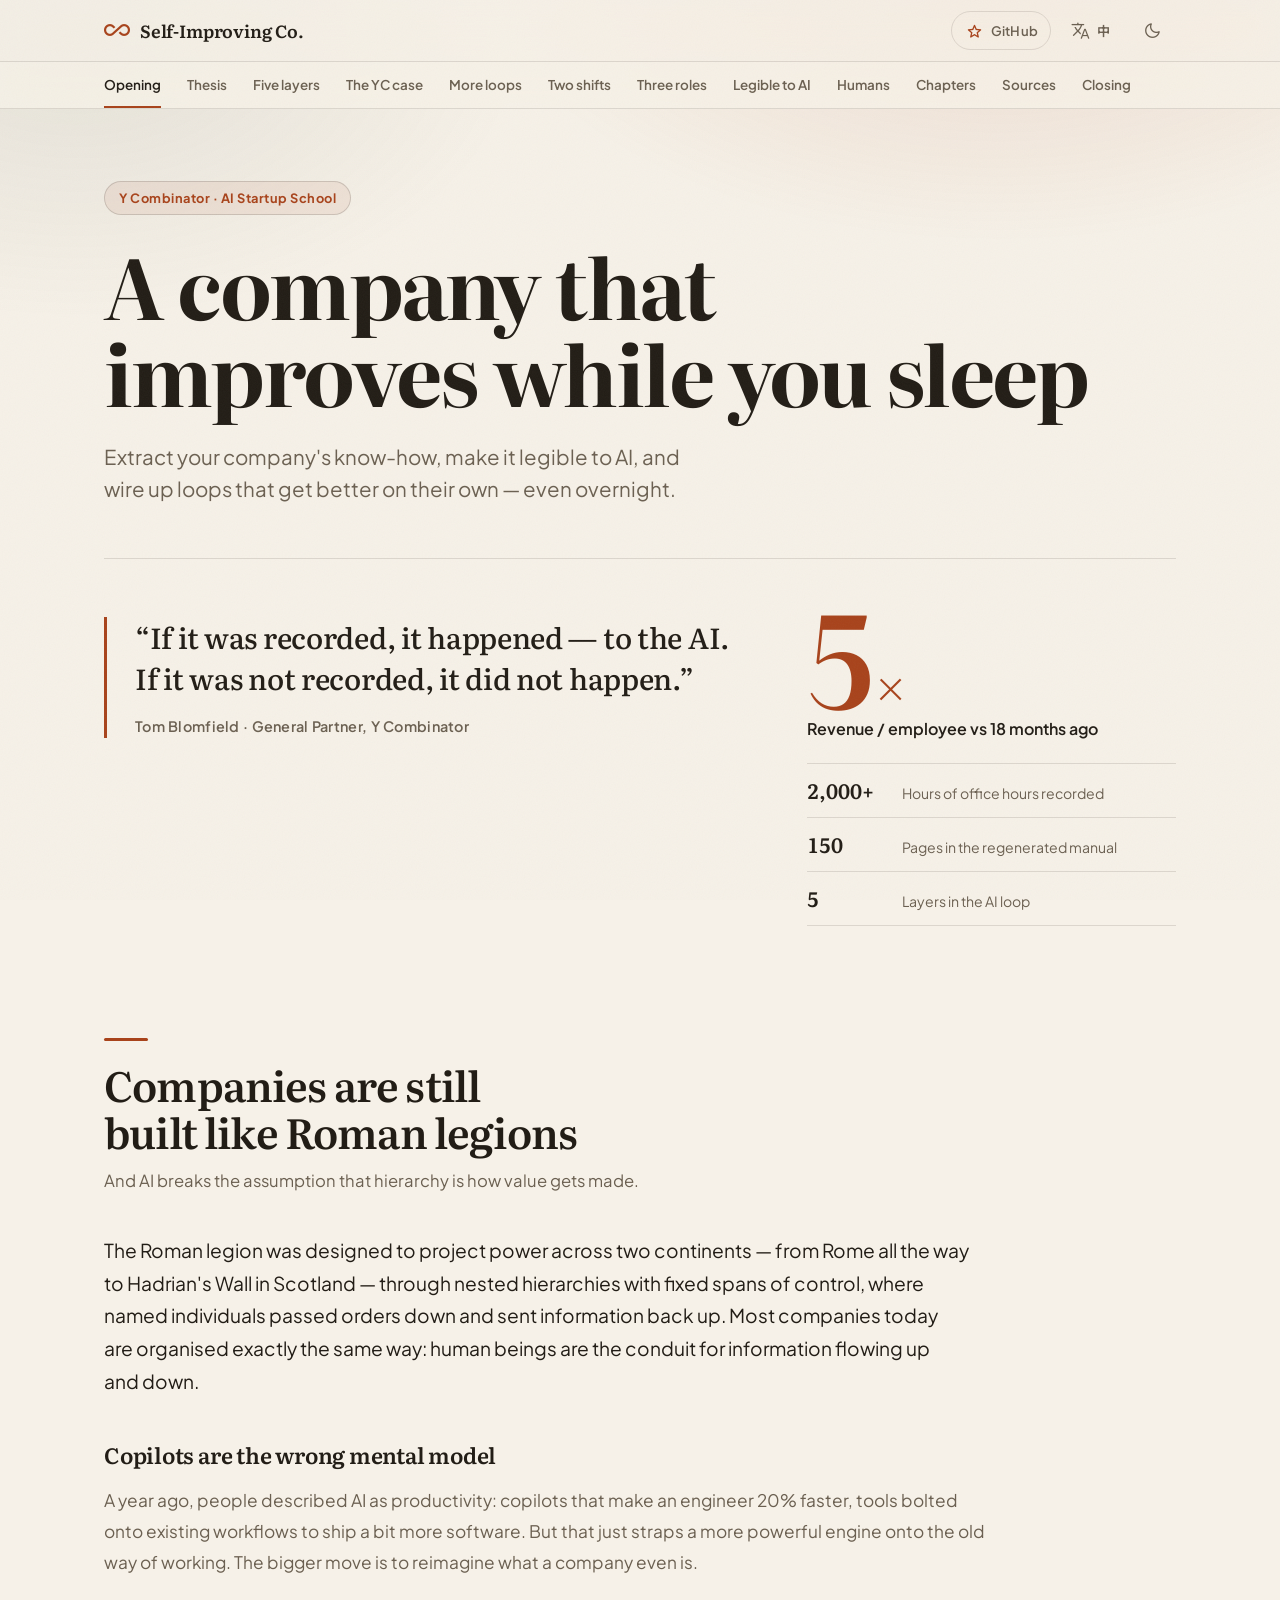
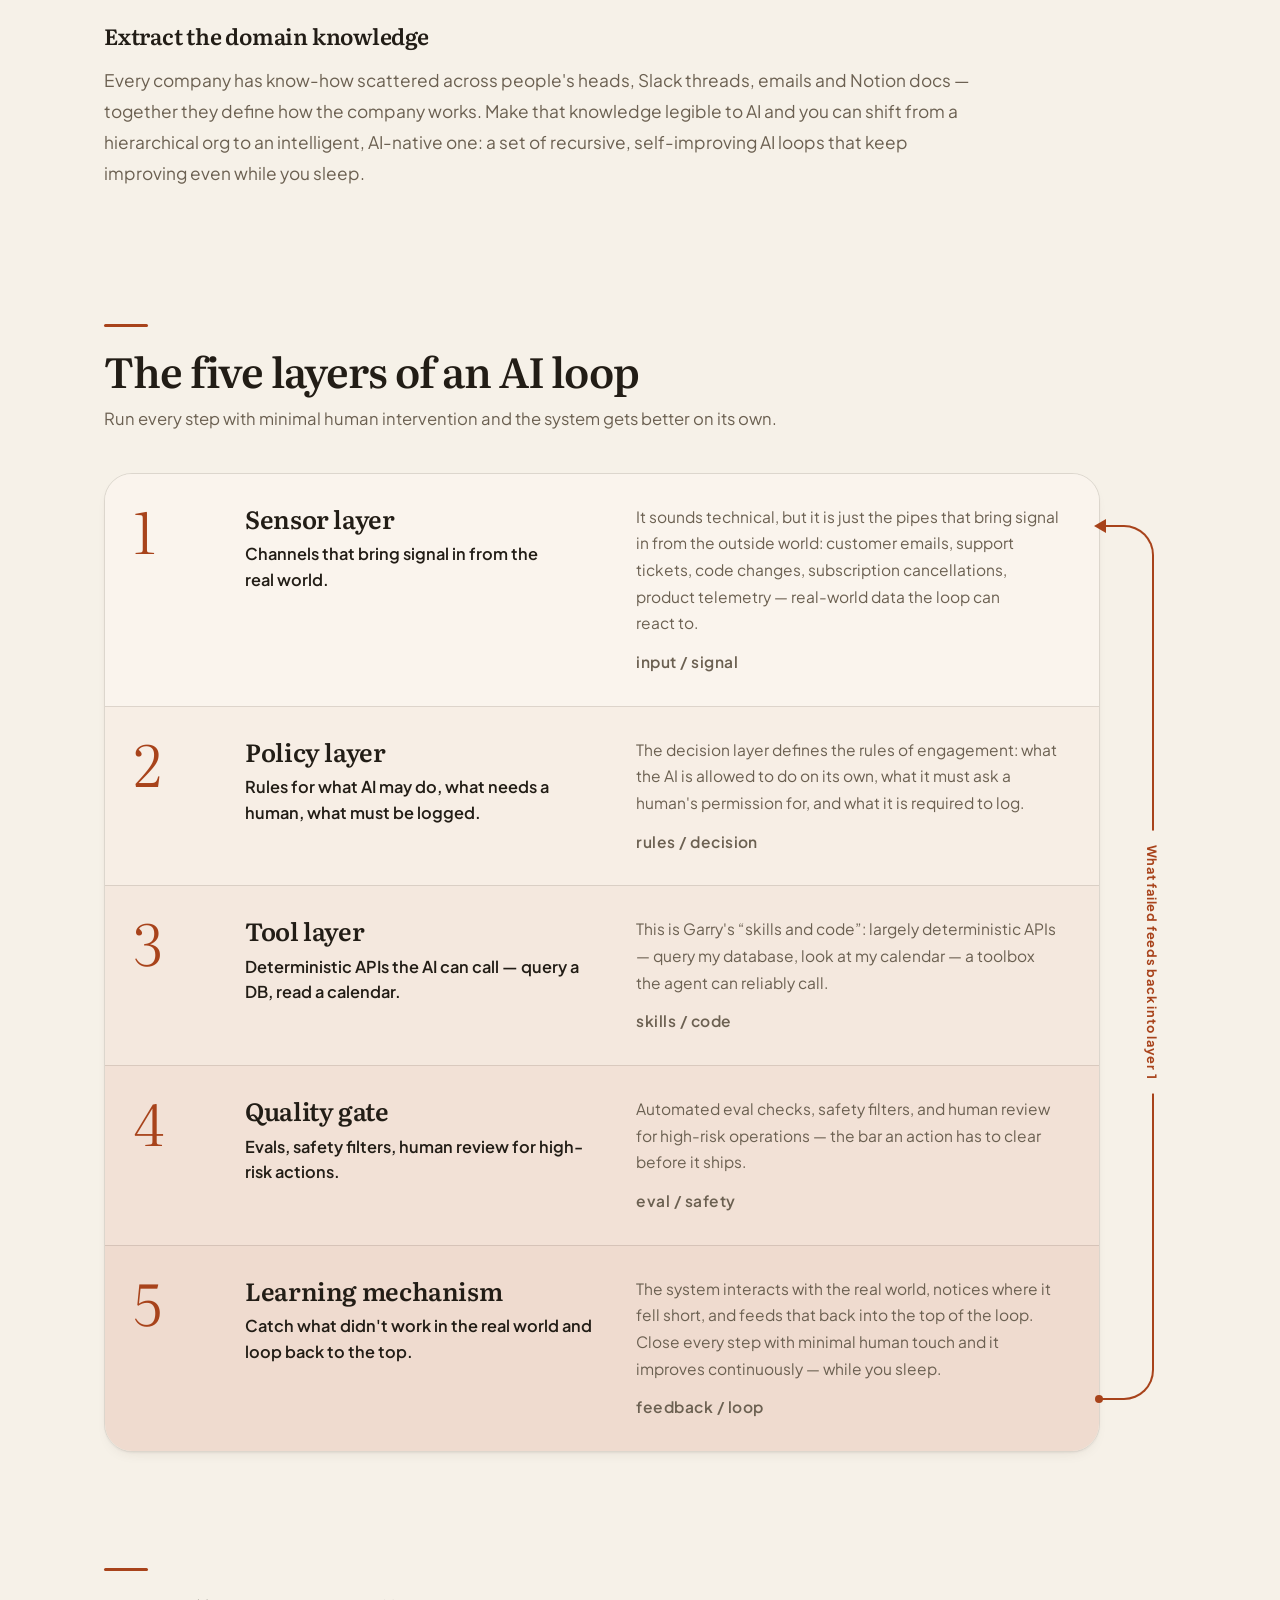
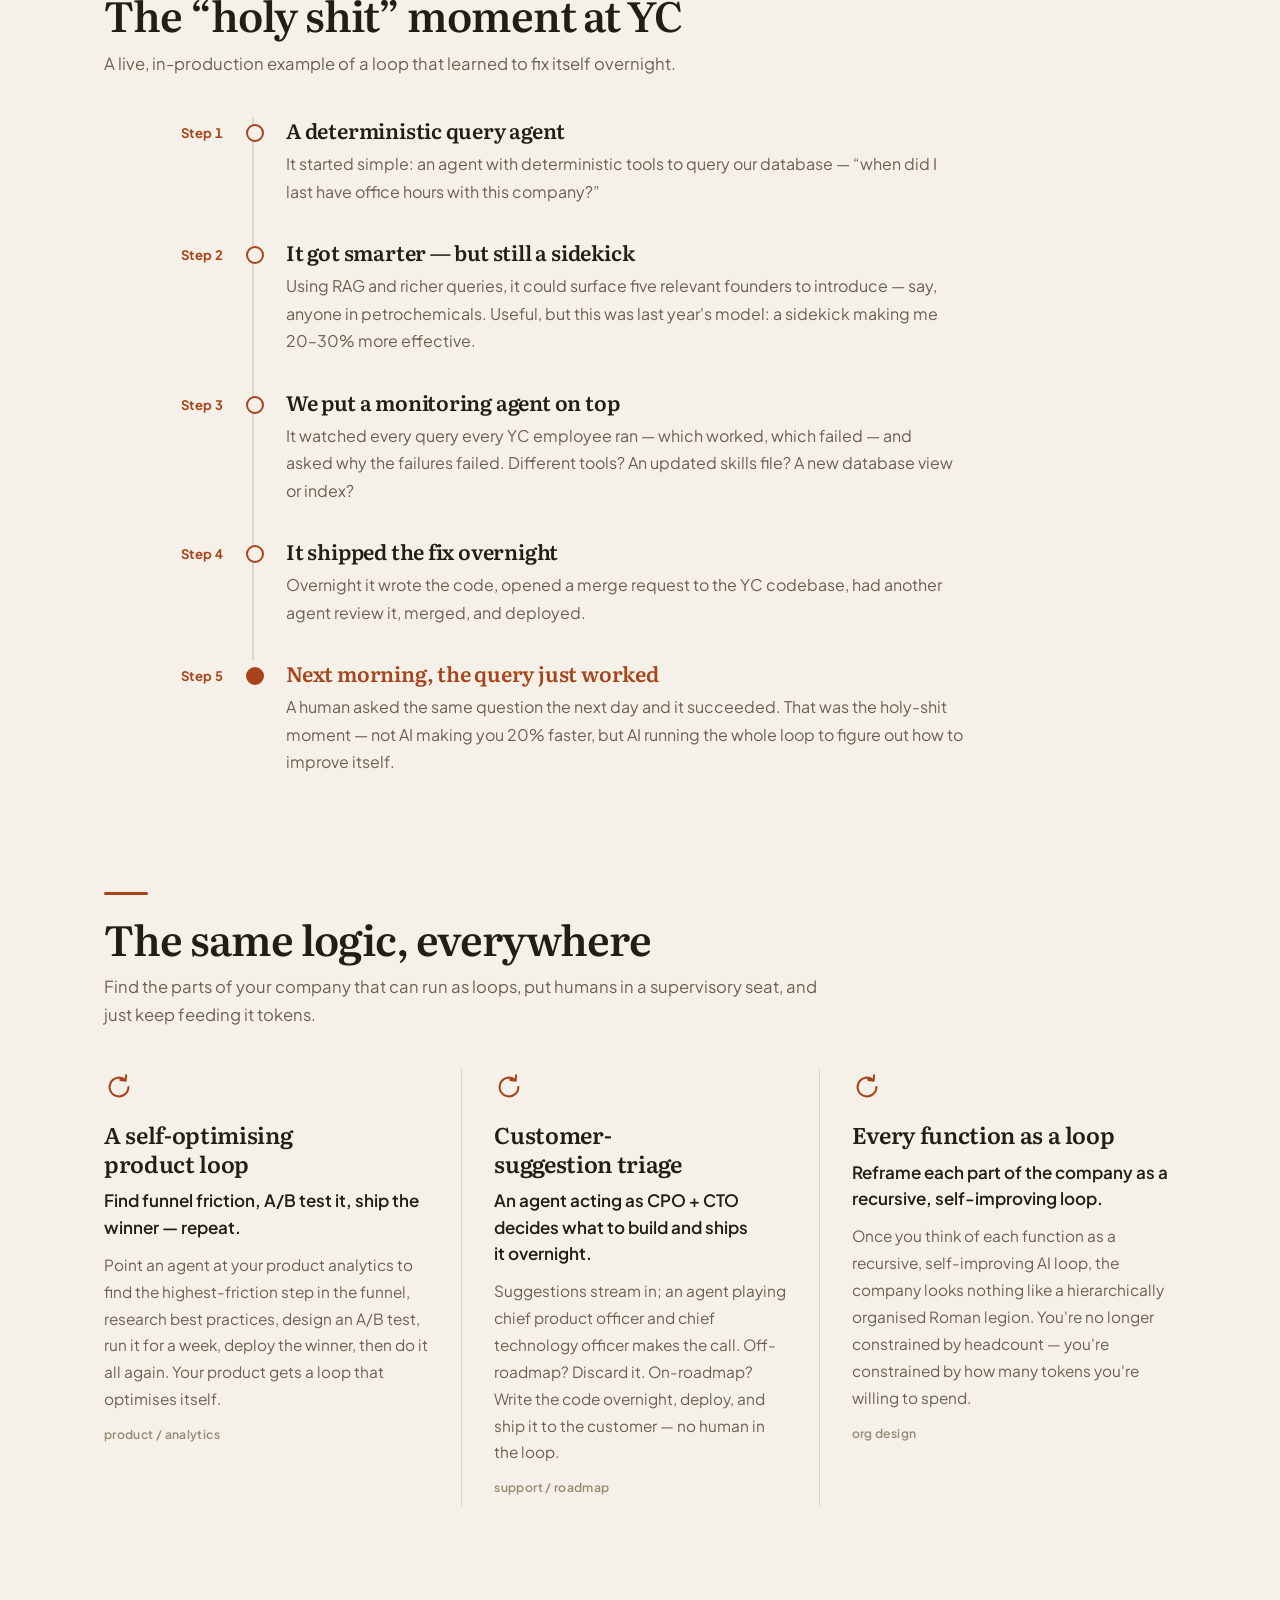
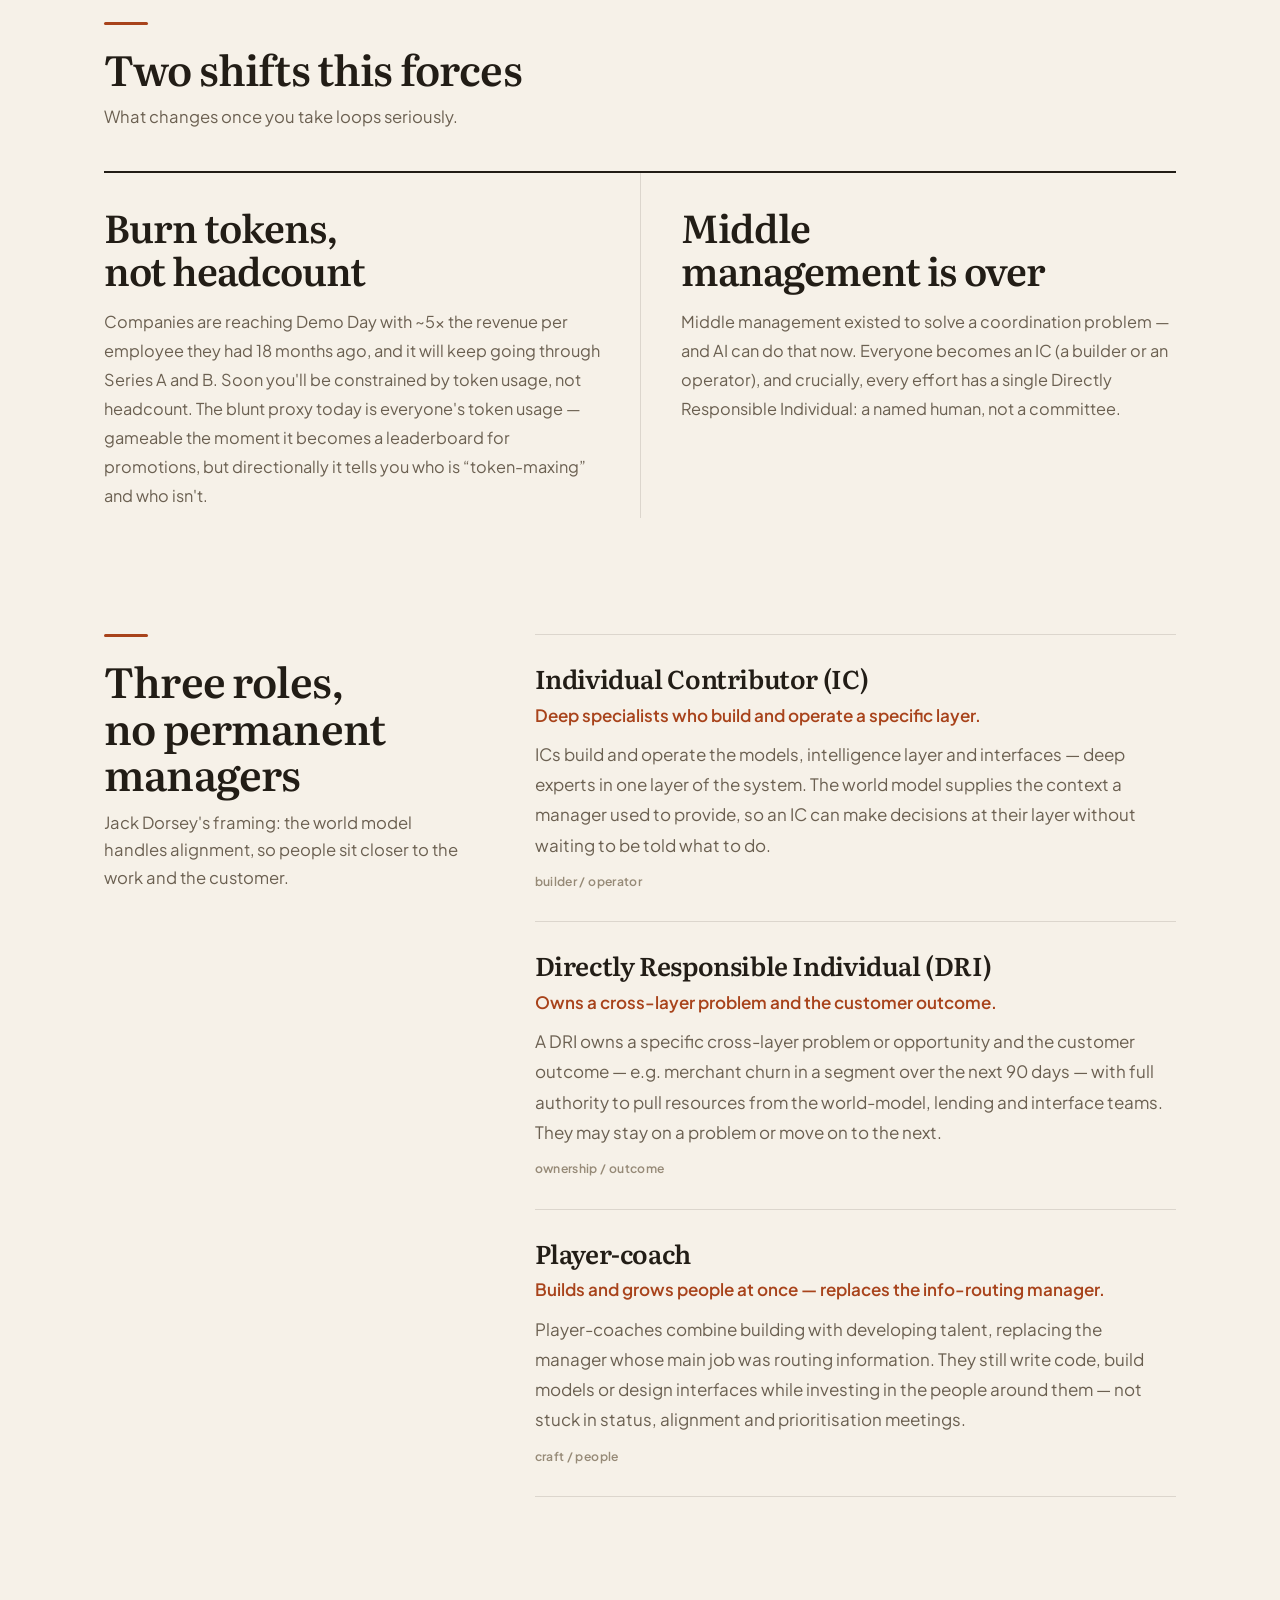
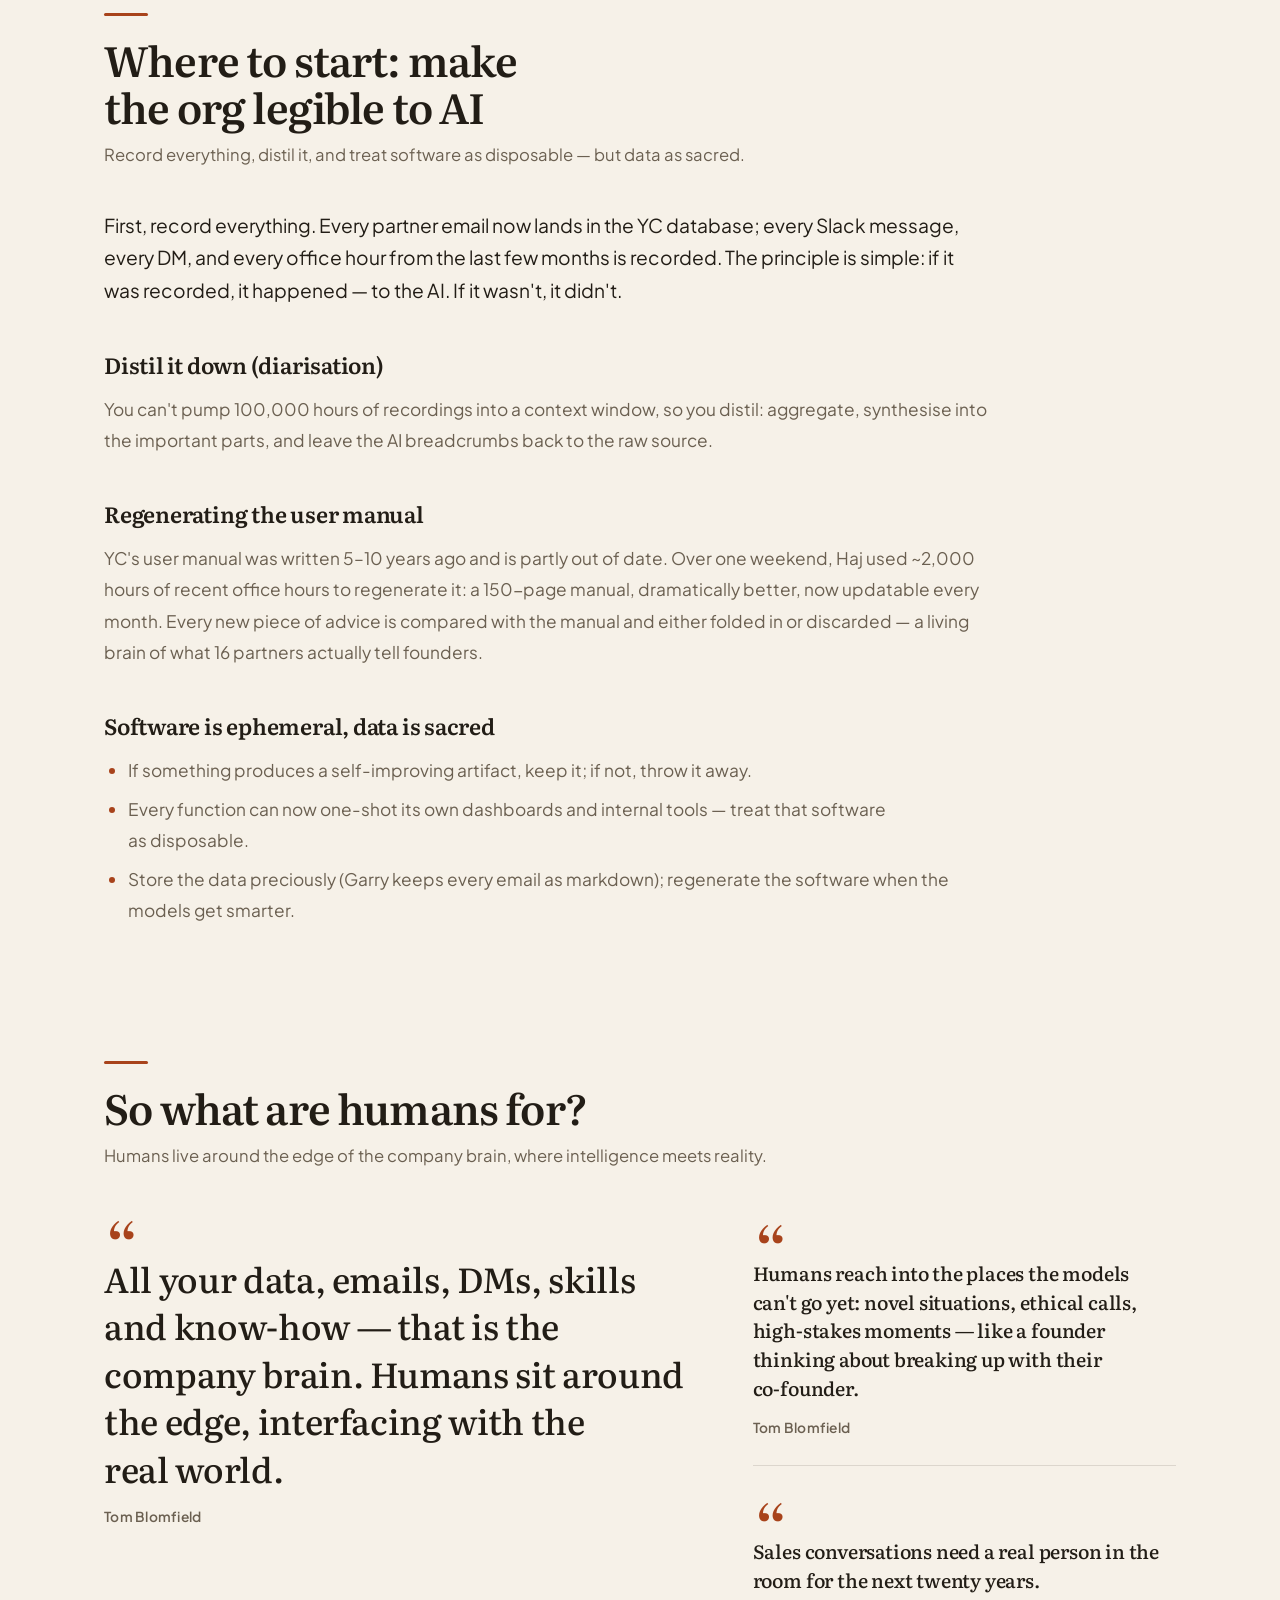
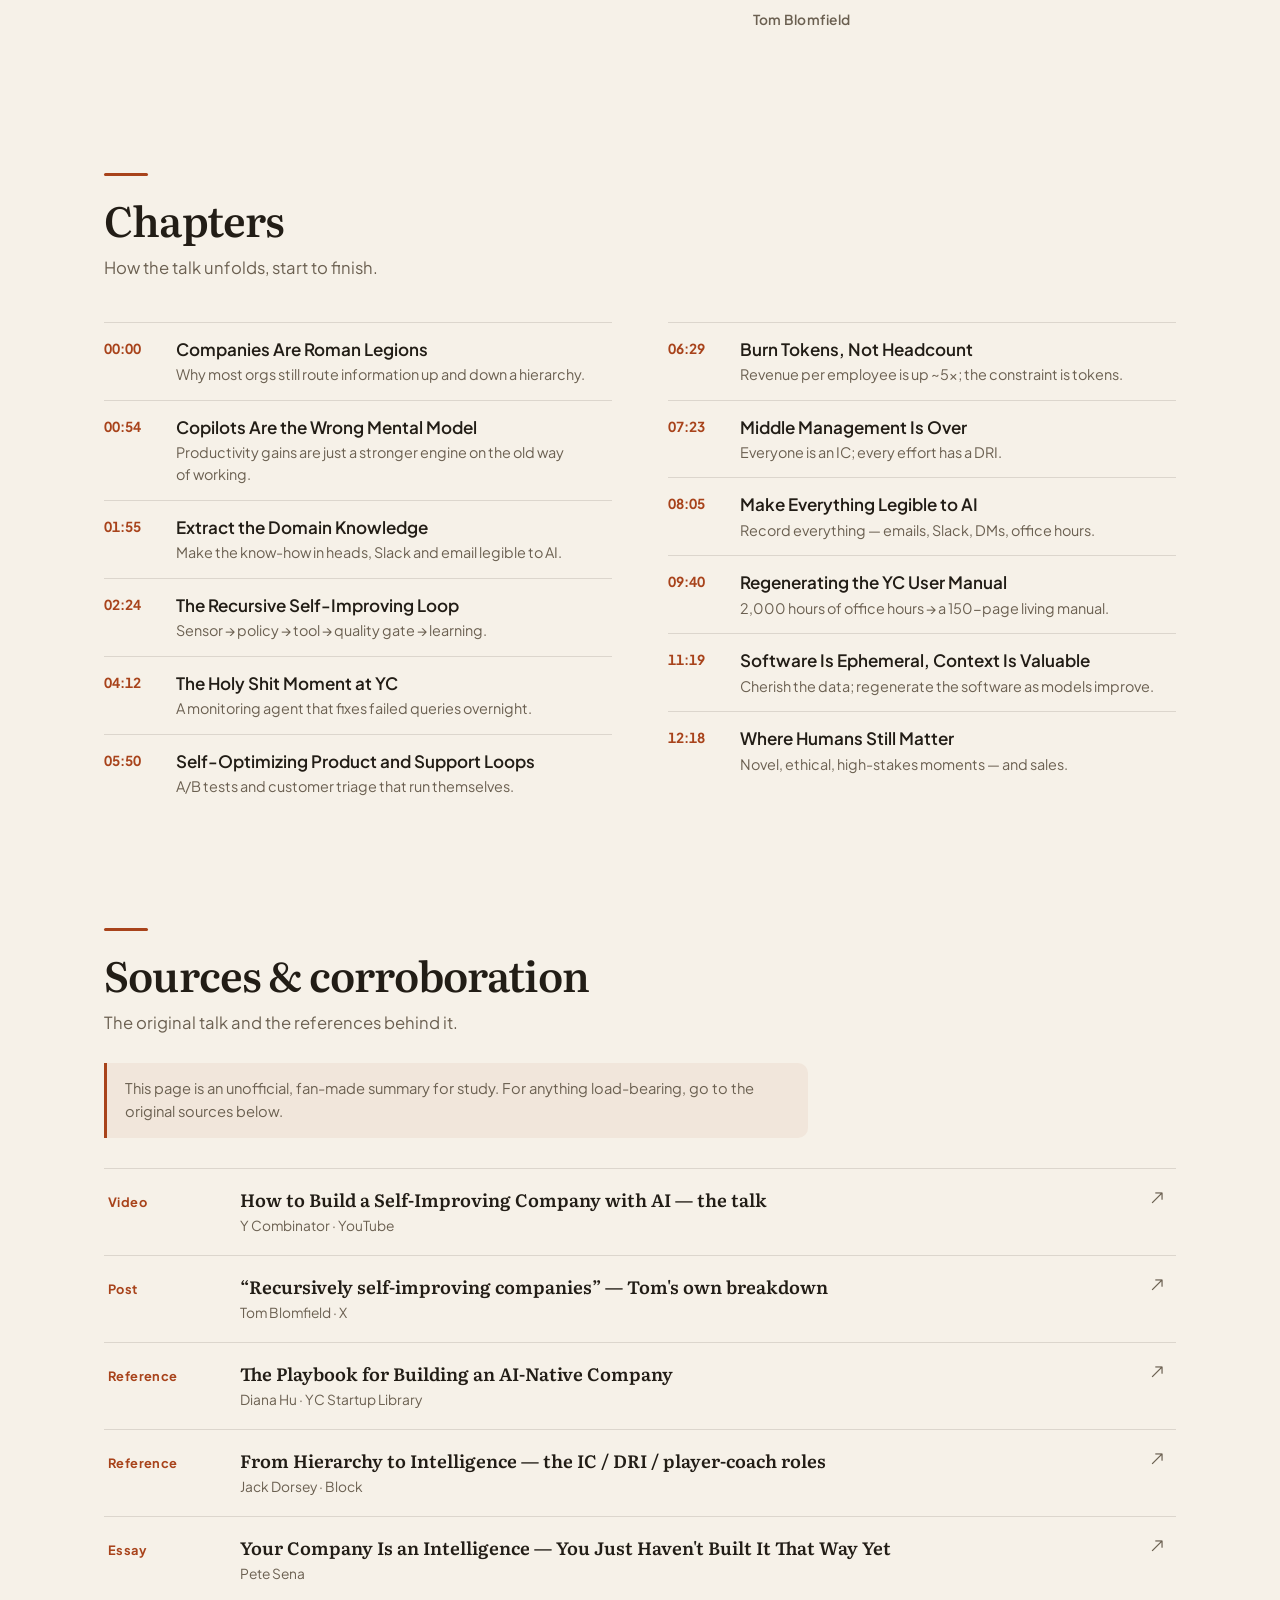
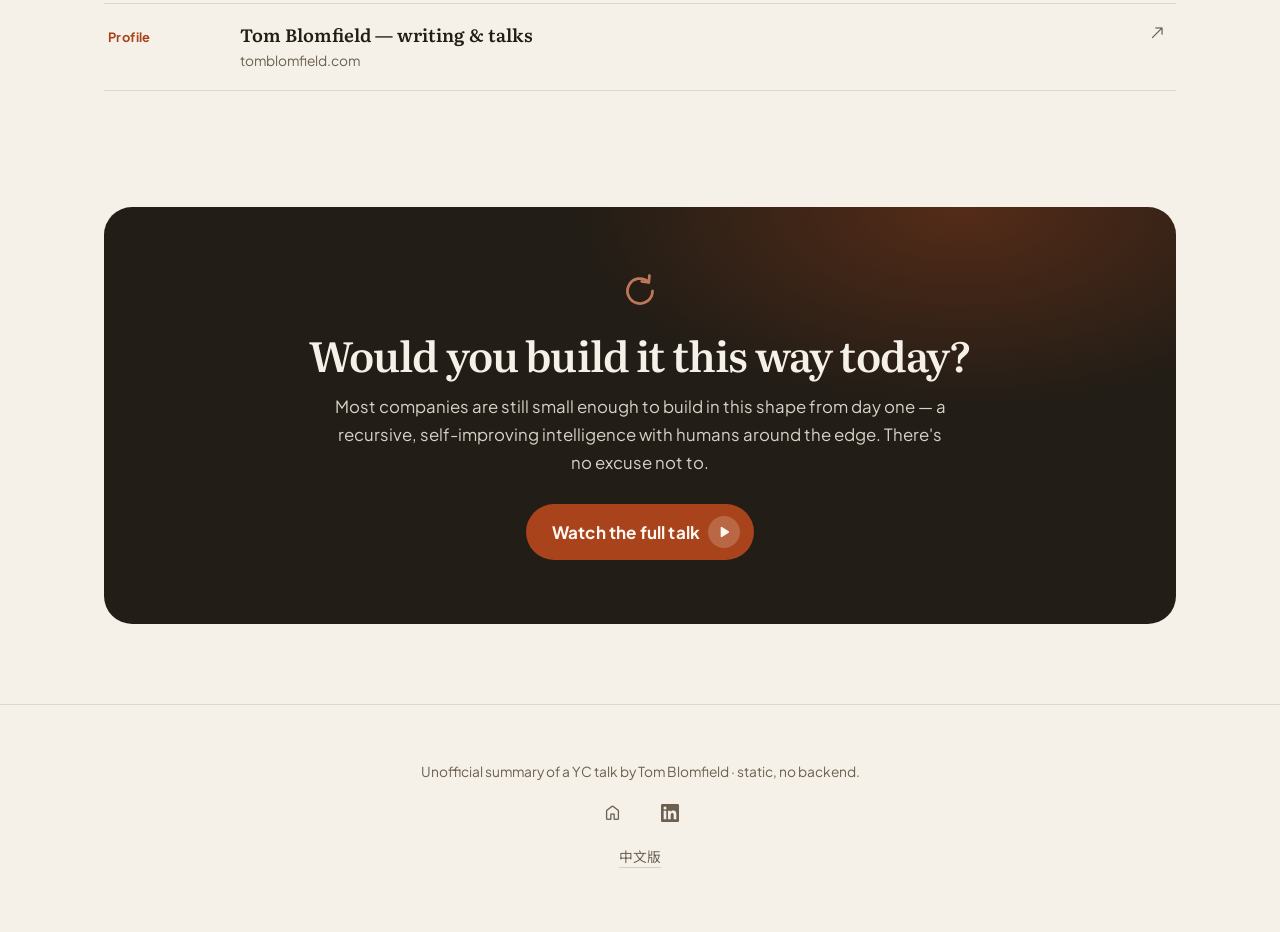
==== commit 70b1dce4: "chore: 重新產生靜態 HTML 內容 依新的版面重新把渲染結果寫回 index.html 與 en/index.html 的 <main>， 並把區段導覽也寫進去，關掉 JS 的讀者與搜尋引擎看" ====
--- a/en/index.html
+++ b/en/index.html
@@ -20,20 +20,20 @@
   <link rel="alternate" hreflang="zh-Hant" href="https://self-improving-company-with-ai.peteraim.com/" />
   <link rel="alternate" hreflang="en" href="https://self-improving-company-with-ai.peteraim.com/en/" />
   <link rel="alternate" hreflang="x-default" href="https://self-improving-company-with-ai.peteraim.com/" />
-  <meta name="theme-color" content="#1a1714" />
+  <meta name="theme-color" content="#F6F1E8" />
 
   <!-- ==== Open Graph ==== -->
   <meta property="og:type" content="article" />
   <meta property="og:title" content="How to Build a Self-Improving Company with AI" />
   <meta property="og:description" content="A YC talk by Tom Blomfield on turning a company into recursive, self-improving AI loops." />
   <meta property="og:url" content="https://self-improving-company-with-ai.peteraim.com/en/" />
-  <meta property="og:image" content="https://self-improving-company-with-ai.peteraim.com/assets/og-image.png" />
+  <meta property="og:image" content="https://self-improving-company-with-ai.peteraim.com/og-image.png" />
 
   <!-- ==== Twitter ==== -->
   <meta name="twitter:card" content="summary_large_image" />
   <meta name="twitter:title" content="How to Build a Self-Improving Company with AI" />
   <meta name="twitter:description" content="A YC talk by Tom Blomfield on turning a company into recursive, self-improving AI loops." />
-  <meta name="twitter:image" content="https://self-improving-company-with-ai.peteraim.com/assets/og-image.png" />
+  <meta name="twitter:image" content="https://self-improving-company-with-ai.peteraim.com/og-image.png" />
 
   <!-- ==== JSON-LD structured data ==== -->
   <script type="application/ld+json">
@@ -49,13 +49,27 @@
   }
   </script>
 
+  <!-- ==== Theme before first paint: saved choice, else the OS setting ==== -->
+  <script>
+    (function () {
+      var t = null;
+      try { t = localStorage.getItem("theme"); } catch (e) {}
+      if (t !== "dark" && t !== "light") {
+        t = window.matchMedia && matchMedia("(prefers-color-scheme: dark)").matches ? "dark" : "light";
+      }
+      document.documentElement.setAttribute("data-theme", t);
+    })();
+  </script>
+
   <!-- ==== Fonts + icons (CDN, no local files) ==== -->
   <link rel="preconnect" href="https://fonts.googleapis.com" />
   <link rel="preconnect" href="https://fonts.gstatic.com" crossorigin />
-  <link href="https://fonts.googleapis.com/css2?family=Fraunces:opsz,wght@9..144,400..700&family=Plus+Jakarta+Sans:wght@400;500;600;700&family=Noto+Sans+TC:wght@400;500;700&family=Noto+Serif+TC:wght@400;600;700&display=swap" rel="stylesheet" />
+  <link href="https://fonts.googleapis.com/css2?family=Literata:opsz,wght@7..72,300..700&family=Plus+Jakarta+Sans:wght@400;500;600;700&family=Noto+Sans+TC:wght@400;500;700&family=Noto+Serif+TC:wght@500;600;900&display=swap" rel="stylesheet" />
   <link href="https://fonts.googleapis.com/css2?family=Material+Symbols+Rounded:opsz,wght,FILL,GRAD@24,300,0,0&display=swap" rel="stylesheet" />
 
   <link rel="stylesheet" href="../assets/styles.css" />
+  <meta property="og:image:width" content="1200">
+  <meta property="og:image:height" content="630">
 </head>
 <body>
   <!-- ==== App bar ==== -->
@@ -90,26 +104,16 @@
 
   <!-- ==== Sticky section nav (auto-generated anchor pills + scrollspy) ==== -->
   <nav class="sectionnav" id="sectionNav" aria-label="Section navigation">
-    <div class="sectionnav__inner" id="sectionNavInner"></div>
+    <div class="sectionnav__inner" id="sectionNavInner"><a class="navlink" href="#overview" data-target="overview">Opening</a><a class="navlink" href="#thesis" data-target="thesis">Thesis</a><a class="navlink" href="#architecture" data-target="architecture">Five layers</a><a class="navlink" href="#case-study" data-target="case-study">The YC case</a><a class="navlink" href="#loops" data-target="loops">More loops</a><a class="navlink" href="#shifts" data-target="shifts">Two shifts</a><a class="navlink" href="#roles" data-target="roles">Three roles</a><a class="navlink" href="#legible" data-target="legible">Legible to AI</a><a class="navlink" href="#humans" data-target="humans">Humans</a><a class="navlink" href="#chapters" data-target="chapters">Chapters</a><a class="navlink" href="#sources" data-target="sources">Sources</a><a class="navlink" href="#closing" data-target="closing">Closing</a></div>
   </nav>
 
   <span id="top"></span>
 
   <!-- ==== Composite sections (rendered in order from SITE_SECTIONS) ==== -->
   <main id="sections" aria-live="polite">
-<section class="section section--hero" id="overview" aria-labelledby="overview-heading"><header class="section-head hero__head reveal is-visible" data-item=""><span class="hero__eyebrow">Y Combinator · AI Startup School</span><h2 id="overview-heading">A company that improves while you sleep</h2><p class="hero__sub">Extract your company's know-how, make it legible to AI, and wire up loops that get better on their own — even overnight.</p></header><figure class="hero__lead reveal is-visible" data-item=""><span class="material-symbols-rounded hero__lead-mark" aria-hidden="true">format_quote</span><blockquote>“If it was recorded, it happened — to the AI. If it was not recorded, it did not happen.”</blockquote><figcaption>Tom Blomfield · General Partner, Y Combinator</figcaption></figure><div class="hero__stats"><div class="hero__stat reveal is-visible" data-item=""><span class="hero__stat-num"><b class="hero__stat-value" data-count="5">5</b><span class="hero__stat-aff">×</span></span><span class="hero__stat-label">Revenue / employee vs 18 months ago</span></div><div class="hero__stat reveal is-visible" data-item=""><span class="hero__stat-num"><b class="hero__stat-value" data-count="2000">2000</b><span class="hero__stat-aff">+</span></span><span class="hero__stat-label">Hours of office hours recorded</span></div><div class="hero__stat reveal is-visible" data-item=""><span class="hero__stat-num"><b class="hero__stat-value" data-count="150">150</b></span><span class="hero__stat-label">Pages in the regenerated manual</span></div><div class="hero__stat reveal is-visible" data-item=""><span class="hero__stat-num"><b class="hero__stat-value" data-count="5">5</b></span><span class="hero__stat-label">Layers in the AI loop</span></div></div></section><section class="section section--prose" id="thesis" aria-labelledby="thesis-heading"><header class="section-head"><h2 id="thesis-heading">Companies are still built like Roman legions</h2><p class="section-head__sub">And AI breaks the assumption that hierarchy is how value gets made.</p></header><div class="prose reveal is-visible" data-item=""><p>The Roman legion was designed to project power across two continents — from Rome all the way to Hadrian's Wall in Scotland — through nested hierarchies with fixed spans of control, where named individuals passed orders down and sent information back up. Most companies today are organised exactly the same way: human beings are the conduit for information flowing up and down.</p><h3>Copilots are the wrong mental model</h3><p>A year ago, people described AI as productivity: copilots that make an engineer 20% faster, tools bolted onto existing workflows to ship a bit more software. But that just straps a more powerful engine onto the old way of working. The bigger move is to reimagine what a company even is.</p><h3>Extract the domain knowledge</h3><p>Every company has know-how scattered across people's heads, Slack threads, emails and Notion docs — together they define how the company works. Make that knowledge legible to AI and you can shift from a hierarchical org to an intelligent, AI-native one: a set of recursive, self-improving AI loops that keep improving even while you sleep.</p></div></section><section class="section section--cards" id="architecture" aria-labelledby="architecture-heading"><header class="section-head"><h2 id="architecture-heading">The five layers of an AI loop</h2><p class="section-head__sub">Run every step with minimal human intervention and the system gets better on its own. Tap a layer for detail.</p></header><div class="grid"><article class="card reveal is-visible" tabindex="0" role="button" data-item="" data-slug="sensor-layer" aria-label="1 · Sensor layer"><h3 class="card__title">1 · Sensor layer</h3><p class="card__summary">Channels that bring signal in from the real world.</p><div class="card__tags"><span class="tag">input</span><span class="tag">signal</span></div><span class="card__more"><span class="material-symbols-rounded" aria-hidden="true">arrow_outward</span></span></article><article class="card reveal is-visible" tabindex="0" role="button" data-item="" data-slug="policy-layer" aria-label="2 · Policy layer"><h3 class="card__title">2 · Policy layer</h3><p class="card__summary">Rules for what AI may do, what needs a human, what must be logged.</p><div class="card__tags"><span class="tag">rules</span><span class="tag">decision</span></div><span class="card__more"><span class="material-symbols-rounded" aria-hidden="true">arrow_outward</span></span></article><article class="card reveal is-visible" tabindex="0" role="button" data-item="" data-slug="tool-layer" aria-label="3 · Tool layer"><h3 class="card__title">3 · Tool layer</h3><p class="card__summary">Deterministic APIs the AI can call — query a DB, read a calendar.</p><div class="card__tags"><span class="tag">skills</span><span class="tag">code</span></div><span class="card__more"><span class="material-symbols-rounded" aria-hidden="true">arrow_outward</span></span></article><article class="card reveal is-visible" tabindex="0" role="button" data-item="" data-slug="quality-gate" aria-label="4 · Quality gate"><h3 class="card__title">4 · Quality gate</h3><p class="card__summary">Evals, safety filters, human review for high-risk actions.</p><div class="card__tags"><span class="tag">eval</span><span class="tag">safety</span></div><span class="card__more"><span class="material-symbols-rounded" aria-hidden="true">arrow_outward</span></span></article><article class="card reveal is-visible" tabindex="0" role="button" data-item="" data-slug="learning-mechanism" aria-label="5 · Learning mechanism"><h3 class="card__title">5 · Learning mechanism</h3><p class="card__summary">Catch what didn't work in the real world and loop back to the top.</p><div class="card__tags"><span class="tag">feedback</span><span class="tag">loop</span></div><span class="card__more"><span class="material-symbols-rounded" aria-hidden="true">arrow_outward</span></span></article></div></section><section class="section section--timeline" id="case-study" aria-labelledby="case-study-heading"><header class="section-head"><h2 id="case-study-heading">The “holy shit” moment at YC</h2><p class="section-head__sub">A live, in-production example of a loop that learned to fix itself overnight.</p></header><ol class="timeline"><li class="tl-item reveal is-visible" data-item=""><div class="tl-dot" aria-hidden="true"></div><div class="tl-card"><span class="tl-date">Step 1</span><h3 class="tl-title">A deterministic query agent</h3><p class="tl-body">It started simple: an agent with deterministic tools to query our database — “when did I last have office hours with this company?”</p></div></li><li class="tl-item reveal is-visible" data-item=""><div class="tl-dot" aria-hidden="true"></div><div class="tl-card"><span class="tl-date">Step 2</span><h3 class="tl-title">It got smarter — but still a sidekick</h3><p class="tl-body">Using RAG and richer queries, it could surface five relevant founders to introduce — say, anyone in petrochemicals. Useful, but this was last year's model: a sidekick making me 20–30% more effective.</p></div></li><li class="tl-item reveal is-visible" data-item=""><div class="tl-dot" aria-hidden="true"></div><div class="tl-card"><span class="tl-date">Step 3</span><h3 class="tl-title">We put a monitoring agent on top</h3><p class="tl-body">It watched every query every YC employee ran — which worked, which failed — and asked why the failures failed. Different tools? An updated skills file? A new database view or index?</p></div></li><li class="tl-item reveal is-visible" data-item=""><div class="tl-dot" aria-hidden="true"></div><div class="tl-card"><span class="tl-date">Step 4</span><h3 class="tl-title">It shipped the fix overnight</h3><p class="tl-body">Overnight it wrote the code, opened a merge request to the YC codebase, had another agent review it, merged, and deployed.</p></div></li><li class="tl-item reveal is-visible" data-item=""><div class="tl-dot" aria-hidden="true"></div><div class="tl-card"><span class="tl-date">Step 5</span><h3 class="tl-title">Next morning, the query just worked</h3><p class="tl-body">A human asked the same question the next day and it succeeded. That was the holy-shit moment — not AI making you 20% faster, but AI running the whole loop to figure out how to improve itself.</p></div></li></ol></section><section class="section section--cards" id="loops" aria-labelledby="loops-heading"><header class="section-head"><h2 id="loops-heading">The same logic, everywhere</h2><p class="section-head__sub">Find the parts of your company that can run as loops, put humans in a supervisory seat, and just keep feeding it tokens.</p></header><div class="grid"><article class="card reveal is-visible" tabindex="0" role="button" data-item="" data-slug="product-loop" aria-label="A self-optimising product loop"><h3 class="card__title">A self-optimising product loop</h3><p class="card__summary">Find funnel friction, A/B test it, ship the winner — repeat.</p><div class="card__tags"><span class="tag">product</span><span class="tag">analytics</span></div><span class="card__more"><span class="material-symbols-rounded" aria-hidden="true">arrow_outward</span></span></article><article class="card reveal is-visible" tabindex="0" role="button" data-item="" data-slug="support-loop" aria-label="Customer-suggestion triage"><h3 class="card__title">Customer-suggestion triage</h3><p class="card__summary">An agent acting as CPO + CTO decides what to build and ships it overnight.</p><div class="card__tags"><span class="tag">support</span><span class="tag">roadmap</span></div><span class="card__more"><span class="material-symbols-rounded" aria-hidden="true">arrow_outward</span></span></article><article class="card reveal is-visible" tabindex="0" role="button" data-item="" data-slug="every-function" aria-label="Every function as a loop"><h3 class="card__title">Every function as a loop</h3><p class="card__summary">Reframe each part of the company as a recursive, self-improving loop.</p><div class="card__tags"><span class="tag">org design</span></div><span class="card__more"><span class="material-symbols-rounded" aria-hidden="true">arrow_outward</span></span></article></div></section><section class="section section--accordion" id="shifts" aria-labelledby="shifts-heading"><header class="section-head"><h2 id="shifts-heading">Two shifts this forces</h2><p class="section-head__sub">What changes once you take loops seriously.</p></header><div class="accordion"><details class="acc-item reveal is-visible" data-item=""><summary class="acc-q"><span>Burn tokens, not headcount</span><span class="material-symbols-rounded acc-chevron" aria-hidden="true">expand_more</span></summary><div class="acc-a">Companies are reaching Demo Day with ~5× the revenue per employee they had 18 months ago, and it will keep going through Series A and B. Soon you'll be constrained by token usage, not headcount. The blunt proxy today is everyone's token usage — gameable the moment it becomes a leaderboard for promotions, but directionally it tells you who is “token-maxing” and who isn't.</div></details><details class="acc-item reveal is-visible" data-item=""><summary class="acc-q"><span>Middle management is over</span><span class="material-symbols-rounded acc-chevron" aria-hidden="true">expand_more</span></summary><div class="acc-a">Middle management existed to solve a coordination problem — and AI can do that now. Everyone becomes an IC (a builder or an operator), and crucially, every effort has a single Directly Responsible Individual: a named human, not a committee.</div></details></div></section><section class="section section--cards" id="roles" aria-labelledby="roles-heading"><header class="section-head"><h2 id="roles-heading">Three roles, no permanent managers</h2><p class="section-head__sub">Jack Dorsey's framing: the world model handles alignment, so people sit closer to the work and the customer.</p></header><div class="grid"><article class="card reveal is-visible" tabindex="0" role="button" data-item="" data-slug="role-ic" aria-label="Individual Contributor (IC)"><h3 class="card__title">Individual Contributor (IC)</h3><p class="card__summary">Deep specialists who build and operate a specific layer.</p><div class="card__tags"><span class="tag">builder</span><span class="tag">operator</span></div><span class="card__more"><span class="material-symbols-rounded" aria-hidden="true">arrow_outward</span></span></article><article class="card reveal is-visible" tabindex="0" role="button" data-item="" data-slug="role-dri" aria-label="Directly Responsible Individual (DRI)"><h3 class="card__title">Directly Responsible Individual (DRI)</h3><p class="card__summary">Owns a cross-layer problem and the customer outcome.</p><div class="card__tags"><span class="tag">ownership</span><span class="tag">outcome</span></div><span class="card__more"><span class="material-symbols-rounded" aria-hidden="true">arrow_outward</span></span></article><article class="card reveal is-visible" tabindex="0" role="button" data-item="" data-slug="role-player-coach" aria-label="Player-coach"><h3 class="card__title">Player-coach</h3><p class="card__summary">Builds and grows people at once — replaces the info-routing manager.</p><div class="card__tags"><span class="tag">craft</span><span class="tag">people</span></div><span class="card__more"><span class="material-symbols-rounded" aria-hidden="true">arrow_outward</span></span></article></div></section><section class="section section--prose" id="legible" aria-labelledby="legible-heading"><header class="section-head"><h2 id="legible-heading">Where to start: make the org legible to AI</h2><p class="section-head__sub">Record everything, distil it, and treat software as disposable — but data as sacred.</p></header><div class="prose reveal is-visible" data-item=""><p>First, record everything. Every partner email now lands in the YC database; every Slack message, every DM, and every office hour from the last few months is recorded. The principle is simple: if it was recorded, it happened — to the AI. If it wasn't, it didn't.</p><h3>Distil it down (diarisation)</h3><p>You can't pump 100,000 hours of recordings into a context window, so you distil: aggregate, synthesise into the important parts, and leave the AI breadcrumbs back to the raw source.</p><h3>Regenerating the user manual</h3><p>YC's user manual was written 5–10 years ago and is partly out of date. Over one weekend, Haj used ~2,000 hours of recent office hours to regenerate it: a 150-page manual, dramatically better, now updatable every month. Every new piece of advice is compared with the manual and either folded in or discarded — a living brain of what 16 partners actually tell founders.</p><h3>Software is ephemeral, data is sacred</h3><ul><li>If something produces a self-improving artifact, keep it; if not, throw it away.</li><li>Every function can now one-shot its own dashboards and internal tools — treat that software as disposable.</li><li>Store the data preciously (Garry keeps every email as markdown); regenerate the software when the models get smarter.</li></ul></div></section><section class="section section--quotes" id="humans" aria-labelledby="humans-heading"><header class="section-head"><h2 id="humans-heading">So what are humans for?</h2><p class="section-head__sub">Humans live around the edge of the company brain, where intelligence meets reality.</p></header><div class="quotes-grid"><figure class="quote-card reveal is-visible" data-item=""><span class="material-symbols-rounded quote-mark" aria-hidden="true">format_quote</span><blockquote>All your data, emails, DMs, skills and know-how — that is the company brain. Humans sit around the edge, interfacing with the real world.</blockquote><figcaption class="quote-by">— Tom Blomfield</figcaption></figure><figure class="quote-card reveal is-visible" data-item=""><span class="material-symbols-rounded quote-mark" aria-hidden="true">format_quote</span><blockquote>Humans reach into the places the models can't go yet: novel situations, ethical calls, high-stakes moments — like a founder thinking about breaking up with their co-founder.</blockquote><figcaption class="quote-by">— Tom Blomfield</figcaption></figure><figure class="quote-card reveal is-visible" data-item=""><span class="material-symbols-rounded quote-mark" aria-hidden="true">format_quote</span><blockquote>Sales conversations need a real person in the room for the next twenty years.</blockquote><figcaption class="quote-by">— Tom Blomfield</figcaption></figure></div></section><section class="section section--timeline" id="chapters" aria-labelledby="chapters-heading"><header class="section-head"><h2 id="chapters-heading">Chapters</h2><p class="section-head__sub">How the talk unfolds, start to finish.</p></header><ol class="timeline"><li class="tl-item reveal is-visible" data-item=""><div class="tl-dot" aria-hidden="true"></div><div class="tl-card"><span class="tl-date">00:00</span><h3 class="tl-title">Companies Are Roman Legions</h3><p class="tl-body">Why most orgs still route information up and down a hierarchy.</p></div></li><li class="tl-item reveal is-visible" data-item=""><div class="tl-dot" aria-hidden="true"></div><div class="tl-card"><span class="tl-date">00:54</span><h3 class="tl-title">Copilots Are the Wrong Mental Model</h3><p class="tl-body">Productivity gains are just a stronger engine on the old way of working.</p></div></li><li class="tl-item reveal is-visible" data-item=""><div class="tl-dot" aria-hidden="true"></div><div class="tl-card"><span class="tl-date">01:55</span><h3 class="tl-title">Extract the Domain Knowledge</h3><p class="tl-body">Make the know-how in heads, Slack and email legible to AI.</p></div></li><li class="tl-item reveal is-visible" data-item=""><div class="tl-dot" aria-hidden="true"></div><div class="tl-card"><span class="tl-date">02:24</span><h3 class="tl-title">The Recursive Self-Improving Loop</h3><p class="tl-body">Sensor → policy → tool → quality gate → learning.</p></div></li><li class="tl-item reveal is-visible" data-item=""><div class="tl-dot" aria-hidden="true"></div><div class="tl-card"><span class="tl-date">04:12</span><h3 class="tl-title">The Holy Shit Moment at YC</h3><p class="tl-body">A monitoring agent that fixes failed queries overnight.</p></div></li><li class="tl-item reveal is-visible" data-item=""><div class="tl-dot" aria-hidden="true"></div><div class="tl-card"><span class="tl-date">05:50</span><h3 class="tl-title">Self-Optimizing Product and Support Loops</h3><p class="tl-body">A/B tests and customer triage that run themselves.</p></div></li><li class="tl-item reveal is-visible" data-item=""><div class="tl-dot" aria-hidden="true"></div><div class="tl-card"><span class="tl-date">06:29</span><h3 class="tl-title">Burn Tokens, Not Headcount</h3><p class="tl-body">Revenue per employee is up ~5×; the constraint is tokens.</p></div></li><li class="tl-item reveal is-visible" data-item=""><div class="tl-dot" aria-hidden="true"></div><div class="tl-card"><span class="tl-date">07:23</span><h3 class="tl-title">Middle Management Is Over</h3><p class="tl-body">Everyone is an IC; every effort has a DRI.</p></div></li><li class="tl-item reveal is-visible" data-item=""><div class="tl-dot" aria-hidden="true"></div><div class="tl-card"><span class="tl-date">08:05</span><h3 class="tl-title">Make Everything Legible to AI</h3><p class="tl-body">Record everything — emails, Slack, DMs, office hours.</p></div></li><li class="tl-item reveal is-visible" data-item=""><div class="tl-dot" aria-hidden="true"></div><div class="tl-card"><span class="tl-date">09:40</span><h3 class="tl-title">Regenerating the YC User Manual</h3><p class="tl-body">2,000 hours of office hours → a 150-page living manual.</p></div></li><li class="tl-item reveal is-visible" data-item=""><div class="tl-dot" aria-hidden="true"></div><div class="tl-card"><span class="tl-date">11:19</span><h3 class="tl-title">Software Is Ephemeral, Context Is Valuable</h3><p class="tl-body">Cherish the data; regenerate the software as models improve.</p></div></li><li class="tl-item reveal is-visible" data-item=""><div class="tl-dot" aria-hidden="true"></div><div class="tl-card"><span class="tl-date">12:18</span><h3 class="tl-title">Where Humans Still Matter</h3><p class="tl-body">Novel, ethical, high-stakes moments — and sales.</p></div></li></ol></section><section class="section section--sources" id="sources" aria-labelledby="sources-heading"><header class="section-head"><h2 id="sources-heading">Sources &amp; corroboration</h2><p class="section-head__sub">The original talk and the references behind it.</p></header><p class="sources__note reveal is-visible" data-item="">This page is an unofficial, fan-made summary for study. For anything load-bearing, go to the original sources below.</p><div class="sources-grid"><a class="src-card reveal is-visible" data-item="" href="https://www.youtube.com/watch?v=X_JsIHUfUjc" target="_blank" rel="noopener"><span class="src-card__head"><span class="src-kind">Video</span><span class="material-symbols-rounded src-card__go" aria-hidden="true">north_east</span></span><span class="src-card__title">How to Build a Self-Improving Company with AI — the talk</span><span class="src-by">Y Combinator · YouTube</span></a><a class="src-card reveal is-visible" data-item="" href="https://x.com/t_blom/status/2056909934156280088" target="_blank" rel="noopener"><span class="src-card__head"><span class="src-kind">Post</span><span class="material-symbols-rounded src-card__go" aria-hidden="true">north_east</span></span><span class="src-card__title">“Recursively self-improving companies” — Tom's own breakdown</span><span class="src-by">Tom Blomfield · X</span></a><a class="src-card reveal is-visible" data-item="" href="https://www.ycombinator.com/library/OX-the-playbook-for-building-an-ai-native-company" target="_blank" rel="noopener"><span class="src-card__head"><span class="src-kind">Reference</span><span class="material-symbols-rounded src-card__go" aria-hidden="true">north_east</span></span><span class="src-card__title">The Playbook for Building an AI-Native Company</span><span class="src-by">Diana Hu · YC Startup Library</span></a><a class="src-card reveal is-visible" data-item="" href="https://block.xyz/inside/from-hierarchy-to-intelligence" target="_blank" rel="noopener"><span class="src-card__head"><span class="src-kind">Reference</span><span class="material-symbols-rounded src-card__go" aria-hidden="true">north_east</span></span><span class="src-card__title">From Hierarchy to Intelligence — the IC / DRI / player-coach roles</span><span class="src-by">Jack Dorsey · Block</span></a><a class="src-card reveal is-visible" data-item="" href="https://petesena.substack.com/p/your-company-is-an-intelligence-you" target="_blank" rel="noopener"><span class="src-card__head"><span class="src-kind">Essay</span><span class="material-symbols-rounded src-card__go" aria-hidden="true">north_east</span></span><span class="src-card__title">Your Company Is an Intelligence — You Just Haven't Built It That Way Yet</span><span class="src-by">Pete Sena</span></a><a class="src-card reveal is-visible" data-item="" href="https://tomblomfield.com/" target="_blank" rel="noopener"><span class="src-card__head"><span class="src-kind">Profile</span><span class="material-symbols-rounded src-card__go" aria-hidden="true">north_east</span></span><span class="src-card__title">Tom Blomfield — writing &amp; talks</span><span class="src-by">tomblomfield.com</span></a></div></section><section class="section section--cta" id="closing"><div class="cta-card reveal is-visible" data-item=""><h2>Would you build it this way today?</h2><p>Most companies are still small enough to build in this shape from day one — a recursive, self-improving intelligence with humans around the edge. There's no excuse not to.</p><a class="cta-btn" href="https://www.youtube.com/watch?v=X_JsIHUfUjc" target="_blank" rel="noopener">Watch the full talk<span class="cta-btn__icon"><span class="material-symbols-rounded" aria-hidden="true">arrow_forward</span></span></a></div></section>
+<section class="section section--hero" id="overview" aria-labelledby="overview-heading"><header class="hero__head"><p class="hero__eyebrow">Y Combinator · AI Startup School</p><h1 id="overview-heading">A company that improves while you sleep</h1><p class="hero__sub">Extract your company's know-how, make it legible to AI, and wire up loops that get better on their own — even overnight.</p></header><div class="hero__body"><figure class="hero__lead"><blockquote>“If it was recorded, it happened — to the AI. If it was not recorded, it did not happen.”</blockquote><figcaption>Tom Blomfield · General Partner, Y Combinator</figcaption></figure><aside class="hero__figures" aria-label="The talk in numbers"><p class="pull"><span class="pull__num">5<span class="pull__aff">×</span></span><span class="pull__label">Revenue / employee vs 18 months ago</span></p><dl class="ledger"><div class="ledger__row"><dt>2,000+</dt><dd>Hours of office hours recorded</dd></div><div class="ledger__row"><dt>150</dt><dd>Pages in the regenerated manual</dd></div><div class="ledger__row"><dt>5</dt><dd>Layers in the AI loop</dd></div></dl></aside></div></section><section class="section section--prose" id="thesis" aria-labelledby="thesis-heading"><header class="section-head"><h2 id="thesis-heading">Companies are still built like Roman legions</h2><p class="section-head__sub">And AI breaks the assumption that hierarchy is how value gets made.</p></header><div class="prose"><p>The Roman legion was designed to project power across two continents — from Rome all the way to Hadrian's Wall in Scotland — through nested hierarchies with fixed spans of control, where named individuals passed orders down and sent information back up. Most companies today are organised exactly the same way: human beings are the conduit for information flowing up and down.</p><h3>Copilots are the wrong mental model</h3><p>A year ago, people described AI as productivity: copilots that make an engineer 20% faster, tools bolted onto existing workflows to ship a bit more software. But that just straps a more powerful engine onto the old way of working. The bigger move is to reimagine what a company even is.</p><h3>Extract the domain knowledge</h3><p>Every company has know-how scattered across people's heads, Slack threads, emails and Notion docs — together they define how the company works. Make that knowledge legible to AI and you can shift from a hierarchical org to an intelligent, AI-native one: a set of recursive, self-improving AI loops that keep improving even while you sleep.</p></div></section><section class="section section--layers" id="architecture" aria-labelledby="architecture-heading"><header class="section-head"><h2 id="architecture-heading">The five layers of an AI loop</h2><p class="section-head__sub">Run every step with minimal human intervention and the system gets better on its own.</p></header><div class="layers-wrap"><ol class="layers"><li class="layer" id="sensor-layer" style="--i:0"><span class="layer__n" aria-hidden="true">1</span><div class="layer__head"><h3 class="layer__title">Sensor layer</h3><p class="layer__sum">Channels that bring signal in from the real world.</p></div><div class="layer__body"><p>It sounds technical, but it is just the pipes that bring signal in from the outside world: customer emails, support tickets, code changes, subscription cancellations, product telemetry — real-world data the loop can react to.</p><p class="tagline"><span class="sr-only">Keywords: </span>input / signal</p></div></li><li class="layer" id="policy-layer" style="--i:1"><span class="layer__n" aria-hidden="true">2</span><div class="layer__head"><h3 class="layer__title">Policy layer</h3><p class="layer__sum">Rules for what AI may do, what needs a human, what must be logged.</p></div><div class="layer__body"><p>The decision layer defines the rules of engagement: what the AI is allowed to do on its own, what it must ask a human's permission for, and what it is required to log.</p><p class="tagline"><span class="sr-only">Keywords: </span>rules / decision</p></div></li><li class="layer" id="tool-layer" style="--i:2"><span class="layer__n" aria-hidden="true">3</span><div class="layer__head"><h3 class="layer__title">Tool layer</h3><p class="layer__sum">Deterministic APIs the AI can call — query a DB, read a calendar.</p></div><div class="layer__body"><p>This is Garry's “skills and code”: largely deterministic APIs — query my database, look at my calendar — a toolbox the agent can reliably call.</p><p class="tagline"><span class="sr-only">Keywords: </span>skills / code</p></div></li><li class="layer" id="quality-gate" style="--i:3"><span class="layer__n" aria-hidden="true">4</span><div class="layer__head"><h3 class="layer__title">Quality gate</h3><p class="layer__sum">Evals, safety filters, human review for high-risk actions.</p></div><div class="layer__body"><p>Automated eval checks, safety filters, and human review for high-risk operations — the bar an action has to clear before it ships.</p><p class="tagline"><span class="sr-only">Keywords: </span>eval / safety</p></div></li><li class="layer" id="learning-mechanism" style="--i:4"><span class="layer__n" aria-hidden="true">5</span><div class="layer__head"><h3 class="layer__title">Learning mechanism</h3><p class="layer__sum">Catch what didn't work in the real world and loop back to the top.</p></div><div class="layer__body"><p>The system interacts with the real world, notices where it fell short, and feeds that back into the top of the loop. Close every step with minimal human touch and it improves continuously — while you sleep.</p><p class="tagline"><span class="sr-only">Keywords: </span>feedback / loop</p></div></li></ol><div class="layers__return" aria-hidden="true"><span class="layers__return-label">What failed feeds back into layer 1</span></div></div></section><section class="section section--timeline" id="case-study" aria-labelledby="case-study-heading"><header class="section-head"><h2 id="case-study-heading">The “holy shit” moment at YC</h2><p class="section-head__sub">A live, in-production example of a loop that learned to fix itself overnight.</p></header><ol class="timeline"><li class="tl-item"><span class="tl-date">Step 1</span><div class="tl-main"><h3 class="tl-title">A deterministic query agent</h3><p class="tl-body">It started simple: an agent with deterministic tools to query our database — “when did I last have office hours with this company?”</p></div></li><li class="tl-item"><span class="tl-date">Step 2</span><div class="tl-main"><h3 class="tl-title">It got smarter — but still a sidekick</h3><p class="tl-body">Using RAG and richer queries, it could surface five relevant founders to introduce — say, anyone in petrochemicals. Useful, but this was last year's model: a sidekick making me 20–30% more effective.</p></div></li><li class="tl-item"><span class="tl-date">Step 3</span><div class="tl-main"><h3 class="tl-title">We put a monitoring agent on top</h3><p class="tl-body">It watched every query every YC employee ran — which worked, which failed — and asked why the failures failed. Different tools? An updated skills file? A new database view or index?</p></div></li><li class="tl-item"><span class="tl-date">Step 4</span><div class="tl-main"><h3 class="tl-title">It shipped the fix overnight</h3><p class="tl-body">Overnight it wrote the code, opened a merge request to the YC codebase, had another agent review it, merged, and deployed.</p></div></li><li class="tl-item"><span class="tl-date">Step 5</span><div class="tl-main"><h3 class="tl-title">Next morning, the query just worked</h3><p class="tl-body">A human asked the same question the next day and it succeeded. That was the holy-shit moment — not AI making you 20% faster, but AI running the whole loop to figure out how to improve itself.</p></div></li></ol></section><section class="section section--columns" id="loops" aria-labelledby="loops-heading"><header class="section-head"><h2 id="loops-heading">The same logic, everywhere</h2><p class="section-head__sub">Find the parts of your company that can run as loops, put humans in a supervisory seat, and just keep feeding it tokens.</p></header><div class="columns"><article class="column" id="product-loop"><svg class="loop-glyph" viewBox="0 0 32 32" aria-hidden="true" focusable="false"><path d="M26 16a10 10 0 1 1-3.2-7.3" fill="none" stroke="currentColor" stroke-width="2.2" stroke-linecap="round"></path><path d="M23.6 3.6l-.6 5.6-5.6-.8" fill="none" stroke="currentColor" stroke-width="2.2" stroke-linecap="round" stroke-linejoin="round"></path></svg><h3 class="column__title">A self-optimising product loop</h3><p class="column__sum">Find funnel friction, A/B test it, ship the winner — repeat.</p><p class="column__body">Point an agent at your product analytics to find the highest-friction step in the funnel, research best practices, design an A/B test, run it for a week, deploy the winner, then do it all again. Your product gets a loop that optimises itself.</p><p class="tagline"><span class="sr-only">Keywords: </span>product / analytics</p></article><article class="column" id="support-loop"><svg class="loop-glyph" viewBox="0 0 32 32" aria-hidden="true" focusable="false"><path d="M26 16a10 10 0 1 1-3.2-7.3" fill="none" stroke="currentColor" stroke-width="2.2" stroke-linecap="round"></path><path d="M23.6 3.6l-.6 5.6-5.6-.8" fill="none" stroke="currentColor" stroke-width="2.2" stroke-linecap="round" stroke-linejoin="round"></path></svg><h3 class="column__title">Customer-suggestion triage</h3><p class="column__sum">An agent acting as CPO + CTO decides what to build and ships it overnight.</p><p class="column__body">Suggestions stream in; an agent playing chief product officer and chief technology officer makes the call. Off-roadmap? Discard it. On-roadmap? Write the code overnight, deploy, and ship it to the customer — no human in the loop.</p><p class="tagline"><span class="sr-only">Keywords: </span>support / roadmap</p></article><article class="column" id="every-function"><svg class="loop-glyph" viewBox="0 0 32 32" aria-hidden="true" focusable="false"><path d="M26 16a10 10 0 1 1-3.2-7.3" fill="none" stroke="currentColor" stroke-width="2.2" stroke-linecap="round"></path><path d="M23.6 3.6l-.6 5.6-5.6-.8" fill="none" stroke="currentColor" stroke-width="2.2" stroke-linecap="round" stroke-linejoin="round"></path></svg><h3 class="column__title">Every function as a loop</h3><p class="column__sum">Reframe each part of the company as a recursive, self-improving loop.</p><p class="column__body">Once you think of each function as a recursive, self-improving AI loop, the company looks nothing like a hierarchically organised Roman legion. You're no longer constrained by headcount — you're constrained by how many tokens you're willing to spend.</p><p class="tagline"><span class="sr-only">Keywords: </span>org design</p></article></div></section><section class="section section--spread" id="shifts" aria-labelledby="shifts-heading"><header class="section-head"><h2 id="shifts-heading">Two shifts this forces</h2><p class="section-head__sub">What changes once you take loops seriously.</p></header><div class="spread"><article class="spread__item"><h3 class="spread__q">Burn tokens, not headcount</h3><p class="spread__a">Companies are reaching Demo Day with ~5× the revenue per employee they had 18 months ago, and it will keep going through Series A and B. Soon you'll be constrained by token usage, not headcount. The blunt proxy today is everyone's token usage — gameable the moment it becomes a leaderboard for promotions, but directionally it tells you who is “token-maxing” and who isn't.</p></article><article class="spread__item"><h3 class="spread__q">Middle management is over</h3><p class="spread__a">Middle management existed to solve a coordination problem — and AI can do that now. Everyone becomes an IC (a builder or an operator), and crucially, every effort has a single Directly Responsible Individual: a named human, not a committee.</p></article></div></section><section class="section section--entries" id="roles" aria-labelledby="roles-heading"><div class="split"><header class="section-head"><h2 id="roles-heading">Three roles, no permanent managers</h2><p class="section-head__sub">Jack Dorsey's framing: the world model handles alignment, so people sit closer to the work and the customer.</p></header><div class="entries"><article class="entry" id="role-ic"><h3 class="entry__title">Individual Contributor (IC)</h3><p class="entry__sum">Deep specialists who build and operate a specific layer.</p><p class="entry__body">ICs build and operate the models, intelligence layer and interfaces — deep experts in one layer of the system. The world model supplies the context a manager used to provide, so an IC can make decisions at their layer without waiting to be told what to do.</p><p class="tagline"><span class="sr-only">Keywords: </span>builder / operator</p></article><article class="entry" id="role-dri"><h3 class="entry__title">Directly Responsible Individual (DRI)</h3><p class="entry__sum">Owns a cross-layer problem and the customer outcome.</p><p class="entry__body">A DRI owns a specific cross-layer problem or opportunity and the customer outcome — e.g. merchant churn in a segment over the next 90 days — with full authority to pull resources from the world-model, lending and interface teams. They may stay on a problem or move on to the next.</p><p class="tagline"><span class="sr-only">Keywords: </span>ownership / outcome</p></article><article class="entry" id="role-player-coach"><h3 class="entry__title">Player-coach</h3><p class="entry__sum">Builds and grows people at once — replaces the info-routing manager.</p><p class="entry__body">Player-coaches combine building with developing talent, replacing the manager whose main job was routing information. They still write code, build models or design interfaces while investing in the people around them — not stuck in status, alignment and prioritisation meetings.</p><p class="tagline"><span class="sr-only">Keywords: </span>craft / people</p></article></div></div></section><section class="section section--prose" id="legible" aria-labelledby="legible-heading"><header class="section-head"><h2 id="legible-heading">Where to start: make the org legible to AI</h2><p class="section-head__sub">Record everything, distil it, and treat software as disposable — but data as sacred.</p></header><div class="prose"><p>First, record everything. Every partner email now lands in the YC database; every Slack message, every DM, and every office hour from the last few months is recorded. The principle is simple: if it was recorded, it happened — to the AI. If it wasn't, it didn't.</p><h3>Distil it down (diarisation)</h3><p>You can't pump 100,000 hours of recordings into a context window, so you distil: aggregate, synthesise into the important parts, and leave the AI breadcrumbs back to the raw source.</p><h3>Regenerating the user manual</h3><p>YC's user manual was written 5–10 years ago and is partly out of date. Over one weekend, Haj used ~2,000 hours of recent office hours to regenerate it: a 150-page manual, dramatically better, now updatable every month. Every new piece of advice is compared with the manual and either folded in or discarded — a living brain of what 16 partners actually tell founders.</p><h3>Software is ephemeral, data is sacred</h3><ul><li>If something produces a self-improving artifact, keep it; if not, throw it away.</li><li>Every function can now one-shot its own dashboards and internal tools — treat that software as disposable.</li><li>Store the data preciously (Garry keeps every email as markdown); regenerate the software when the models get smarter.</li></ul></div></section><section class="section section--quotes" id="humans" aria-labelledby="humans-heading"><header class="section-head"><h2 id="humans-heading">So what are humans for?</h2><p class="section-head__sub">Humans live around the edge of the company brain, where intelligence meets reality.</p></header><div class="quotes"><figure class="quote"><blockquote>All your data, emails, DMs, skills and know-how — that is the company brain. Humans sit around the edge, interfacing with the real world.</blockquote><figcaption class="quote-by">Tom Blomfield</figcaption></figure><figure class="quote"><blockquote>Humans reach into the places the models can't go yet: novel situations, ethical calls, high-stakes moments — like a founder thinking about breaking up with their co-founder.</blockquote><figcaption class="quote-by">Tom Blomfield</figcaption></figure><figure class="quote"><blockquote>Sales conversations need a real person in the room for the next twenty years.</blockquote><figcaption class="quote-by">Tom Blomfield</figcaption></figure></div></section><section class="section section--chapters" id="chapters" aria-labelledby="chapters-heading"><header class="section-head"><h2 id="chapters-heading">Chapters</h2><p class="section-head__sub">How the talk unfolds, start to finish.</p></header><ol class="toc"><li class="toc__item"><a class="toc__link" href="https://www.youtube.com/watch?v=X_JsIHUfUjc&amp;t=0s" target="_blank" rel="noopener"><span class="toc__time">00:00</span><span class="toc__text"><span class="toc__title">Companies Are Roman Legions</span><span class="toc__body">Why most orgs still route information up and down a hierarchy.</span></span></a></li><li class="toc__item"><a class="toc__link" href="https://www.youtube.com/watch?v=X_JsIHUfUjc&amp;t=54s" target="_blank" rel="noopener"><span class="toc__time">00:54</span><span class="toc__text"><span class="toc__title">Copilots Are the Wrong Mental Model</span><span class="toc__body">Productivity gains are just a stronger engine on the old way of working.</span></span></a></li><li class="toc__item"><a class="toc__link" href="https://www.youtube.com/watch?v=X_JsIHUfUjc&amp;t=115s" target="_blank" rel="noopener"><span class="toc__time">01:55</span><span class="toc__text"><span class="toc__title">Extract the Domain Knowledge</span><span class="toc__body">Make the know-how in heads, Slack and email legible to AI.</span></span></a></li><li class="toc__item"><a class="toc__link" href="https://www.youtube.com/watch?v=X_JsIHUfUjc&amp;t=144s" target="_blank" rel="noopener"><span class="toc__time">02:24</span><span class="toc__text"><span class="toc__title">The Recursive Self-Improving Loop</span><span class="toc__body">Sensor → policy → tool → quality gate → learning.</span></span></a></li><li class="toc__item"><a class="toc__link" href="https://www.youtube.com/watch?v=X_JsIHUfUjc&amp;t=252s" target="_blank" rel="noopener"><span class="toc__time">04:12</span><span class="toc__text"><span class="toc__title">The Holy Shit Moment at YC</span><span class="toc__body">A monitoring agent that fixes failed queries overnight.</span></span></a></li><li class="toc__item"><a class="toc__link" href="https://www.youtube.com/watch?v=X_JsIHUfUjc&amp;t=350s" target="_blank" rel="noopener"><span class="toc__time">05:50</span><span class="toc__text"><span class="toc__title">Self-Optimizing Product and Support Loops</span><span class="toc__body">A/B tests and customer triage that run themselves.</span></span></a></li><li class="toc__item"><a class="toc__link" href="https://www.youtube.com/watch?v=X_JsIHUfUjc&amp;t=389s" target="_blank" rel="noopener"><span class="toc__time">06:29</span><span class="toc__text"><span class="toc__title">Burn Tokens, Not Headcount</span><span class="toc__body">Revenue per employee is up ~5×; the constraint is tokens.</span></span></a></li><li class="toc__item"><a class="toc__link" href="https://www.youtube.com/watch?v=X_JsIHUfUjc&amp;t=443s" target="_blank" rel="noopener"><span class="toc__time">07:23</span><span class="toc__text"><span class="toc__title">Middle Management Is Over</span><span class="toc__body">Everyone is an IC; every effort has a DRI.</span></span></a></li><li class="toc__item"><a class="toc__link" href="https://www.youtube.com/watch?v=X_JsIHUfUjc&amp;t=485s" target="_blank" rel="noopener"><span class="toc__time">08:05</span><span class="toc__text"><span class="toc__title">Make Everything Legible to AI</span><span class="toc__body">Record everything — emails, Slack, DMs, office hours.</span></span></a></li><li class="toc__item"><a class="toc__link" href="https://www.youtube.com/watch?v=X_JsIHUfUjc&amp;t=580s" target="_blank" rel="noopener"><span class="toc__time">09:40</span><span class="toc__text"><span class="toc__title">Regenerating the YC User Manual</span><span class="toc__body">2,000 hours of office hours → a 150-page living manual.</span></span></a></li><li class="toc__item"><a class="toc__link" href="https://www.youtube.com/watch?v=X_JsIHUfUjc&amp;t=679s" target="_blank" rel="noopener"><span class="toc__time">11:19</span><span class="toc__text"><span class="toc__title">Software Is Ephemeral, Context Is Valuable</span><span class="toc__body">Cherish the data; regenerate the software as models improve.</span></span></a></li><li class="toc__item"><a class="toc__link" href="https://www.youtube.com/watch?v=X_JsIHUfUjc&amp;t=738s" target="_blank" rel="noopener"><span class="toc__time">12:18</span><span class="toc__text"><span class="toc__title">Where Humans Still Matter</span><span class="toc__body">Novel, ethical, high-stakes moments — and sales.</span></span></a></li></ol></section><section class="section section--sources" id="sources" aria-labelledby="sources-heading"><header class="section-head"><h2 id="sources-heading">Sources &amp; corroboration</h2><p class="section-head__sub">The original talk and the references behind it.</p></header><p class="sources__note">This page is an unofficial, fan-made summary for study. For anything load-bearing, go to the original sources below.</p><ol class="bib"><li class="bib__item"><a class="bib__link" href="https://www.youtube.com/watch?v=X_JsIHUfUjc" target="_blank" rel="noopener"><span class="bib__kind">Video</span><span class="bib__text"><span class="bib__title">How to Build a Self-Improving Company with AI — the talk</span><span class="bib__by">Y Combinator · YouTube</span></span><span class="material-symbols-rounded bib__go" aria-hidden="true">north_east</span></a></li><li class="bib__item"><a class="bib__link" href="https://x.com/t_blom/status/2056909934156280088" target="_blank" rel="noopener"><span class="bib__kind">Post</span><span class="bib__text"><span class="bib__title">“Recursively self-improving companies” — Tom's own breakdown</span><span class="bib__by">Tom Blomfield · X</span></span><span class="material-symbols-rounded bib__go" aria-hidden="true">north_east</span></a></li><li class="bib__item"><a class="bib__link" href="https://www.ycombinator.com/library/OX-the-playbook-for-building-an-ai-native-company" target="_blank" rel="noopener"><span class="bib__kind">Reference</span><span class="bib__text"><span class="bib__title">The Playbook for Building an AI-Native Company</span><span class="bib__by">Diana Hu · YC Startup Library</span></span><span class="material-symbols-rounded bib__go" aria-hidden="true">north_east</span></a></li><li class="bib__item"><a class="bib__link" href="https://block.xyz/inside/from-hierarchy-to-intelligence" target="_blank" rel="noopener"><span class="bib__kind">Reference</span><span class="bib__text"><span class="bib__title">From Hierarchy to Intelligence — the IC / DRI / player-coach roles</span><span class="bib__by">Jack Dorsey · Block</span></span><span class="material-symbols-rounded bib__go" aria-hidden="true">north_east</span></a></li><li class="bib__item"><a class="bib__link" href="https://petesena.substack.com/p/your-company-is-an-intelligence-you" target="_blank" rel="noopener"><span class="bib__kind">Essay</span><span class="bib__text"><span class="bib__title">Your Company Is an Intelligence — You Just Haven't Built It That Way Yet</span><span class="bib__by">Pete Sena</span></span><span class="material-symbols-rounded bib__go" aria-hidden="true">north_east</span></a></li><li class="bib__item"><a class="bib__link" href="https://tomblomfield.com/" target="_blank" rel="noopener"><span class="bib__kind">Profile</span><span class="bib__text"><span class="bib__title">Tom Blomfield — writing &amp; talks</span><span class="bib__by">tomblomfield.com</span></span><span class="material-symbols-rounded bib__go" aria-hidden="true">north_east</span></a></li></ol></section><section class="section section--cta" id="closing"><div class="cta-card"><svg class="loop-glyph" viewBox="0 0 32 32" aria-hidden="true" focusable="false"><path d="M26 16a10 10 0 1 1-3.2-7.3" fill="none" stroke="currentColor" stroke-width="2.2" stroke-linecap="round"></path><path d="M23.6 3.6l-.6 5.6-5.6-.8" fill="none" stroke="currentColor" stroke-width="2.2" stroke-linecap="round" stroke-linejoin="round"></path></svg><h2>Would you build it this way today?</h2><p>Most companies are still small enough to build in this shape from day one — a recursive, self-improving intelligence with humans around the edge. There's no excuse not to.</p><a class="cta-btn" href="https://www.youtube.com/watch?v=X_JsIHUfUjc" target="_blank" rel="noopener">Watch the full talk<span class="cta-btn__icon"><span class="material-symbols-rounded" aria-hidden="true">play_arrow</span></span></a></div></section>
 </main>
 
-  <!-- ==== Detail dialog (used by card sections) ==== -->
-  <dialog class="dialog" id="dialog" aria-labelledby="dialogTitle">
-    <div class="dialog__bar">
-      <span class="dialog__spacer"></span>
-      <button class="icon-btn" id="dialogClose" type="button" aria-label="Close / 關閉">
-        <span class="material-symbols-rounded">close</span>
-      </button>
-    </div>
-    <div class="dialog__body" id="dialogBody"></div>
-  </dialog>
 
   <!-- ==== Footer ==== -->
   <footer class="footer">
@@ -122,11 +126,11 @@
           <svg viewBox="0 0 24 24" width="18" height="18" fill="currentColor" aria-hidden="true"><path d="M20.45 20.45h-3.55v-5.57c0-1.33-.02-3.04-1.85-3.04-1.85 0-2.13 1.45-2.13 2.94v5.67H9.36V9h3.41v1.56h.05c.47-.9 1.63-1.85 3.36-1.85 3.6 0 4.27 2.37 4.27 5.45v6.29zM5.34 7.43a2.06 2.06 0 1 1 0-4.12 2.06 2.06 0 0 1 0 4.12zM7.12 20.45H3.56V9h3.56v11.45zM22.22 0H1.77C.79 0 0 .77 0 1.72v20.56C0 23.23.79 24 1.77 24h20.45c.98 0 1.78-.77 1.78-1.72V1.72C24 .77 23.2 0 22.22 0z"/></svg>
         </a>
       </div>
+    <p class="footer__lang"><a href="/" hreflang="zh-Hant" rel="alternate" lang="zh-Hant">中文版</a></p>
   </footer>
 
   <!-- ==== Scripts (order matters: data first) ==== -->
   <script src="../data/data.js"></script>
   <script src="../assets/app.js"></script>
-<p class="lang-alt-link" style="text-align:center;padding:12px;"><a href="/" hreflang="zh-Hant" rel="alternate" lang="zh-Hant">中文版</a></p>
 </body>
 </html>
--- a/assets/styles.css
+++ b/assets/styles.css
@@ -1,15 +1,15 @@
 /* =========================================================================
-   Self-Improving Company · composite · "Editorial Luxury" theme
+   Self-Improving Company · composite · "Editorial" theme
    Pure CSS, no preprocessor, no build step.
 
-   Design language: warm paper light mode / deep espresso dark mode,
-   high-contrast Fraunces display serif, Plus Jakarta Sans body, a single
-   ember accent, film-grain texture, heavy whitespace, custom-ease motion,
-   double-bezel cards and scroll-reveal. (high-end-visual-design, translated
-   to vanilla CSS custom properties — zero build.)
-
-   Token names mirror Material Design 3 so the composite engine's component
-   CSS keeps working, but the values are an editorial palette, not MD3 purple.
+   Warm paper light mode / deep espresso dark mode, one ember accent.
+   Type: Literata (Latin display) + Noto Serif TC (Chinese display), with
+   Plus Jakarta Sans + Noto Sans TC for running text.
+
+   The page's one bold move is the five-layer stack in "#architecture": five
+   strata that darken as they go down, with an arrow that runs from the last
+   layer back up to the first — the loop the talk is about. Everything else
+   stays quiet: hairlines, type and whitespace instead of rows of boxes.
    ========================================================================= */
 
 /* ---------- LIGHT (default): warm paper + espresso ink + ember ---------- */
@@ -20,41 +20,37 @@
   --primary-container:     #F3E2D2;
   --on-primary-container:  #4A1C08;
   --secondary:             #6B5E4C;
-  --secondary-container:   #EBE0CF;
-  --on-secondary-container:#332B1E;
   --tertiary:              #4F5B49;   /* muted sage, sparingly */
-  --tertiary-container:    #DDE6D4;
 
   --background:            #F6F1E8;   /* warm paper */
   --on-background:         #211C15;
   --surface:               #F6F1E8;
-  --surface-container:     #FCF8F1;   /* raised card */
+  --surface-container:     #FCF8F1;   /* raised paper */
   --surface-container-high:#FFFDF8;
   --surface-variant:       #ECE3D4;
   --on-surface:            #221D16;
   --on-surface-variant:    #6B6051;
 
   --outline:               #968A77;
-  --outline-variant:       rgba(34, 29, 22, .12);
-  --error:                 #9B2C20;
-  --shadow:                rgba(60, 44, 26, .16);
-
-  --hair:                  rgba(34, 29, 22, .10);
+  --outline-variant:       rgba(34, 29, 22, .16);
+  --hair:                  rgba(34, 29, 22, .12);
   --sheen:                 rgba(255, 255, 255, .55);
   --grain-opacity:         .04;
 
   --elev-1: 0 1px 2px rgba(60,44,26,.06), 0 6px 16px -10px rgba(60,44,26,.18);
   --elev-2: 0 2px 6px rgba(60,44,26,.08), 0 18px 40px -18px rgba(60,44,26,.30);
-  --elev-3: 0 8px 24px rgba(60,44,26,.12), 0 40px 80px -30px rgba(60,44,26,.40);
 
   --radius-sm: 10px;
   --radius:    18px;
-  --radius-lg: 30px;
-
-  --font-display: "Fraunces", "Noto Serif TC", Georgia, "Times New Roman", serif;
+  --radius-lg: 28px;
+
+  --font-display: "Literata", "Noto Serif TC", Georgia, "Times New Roman", serif;
   --font-body:    "Plus Jakarta Sans", "Noto Sans TC", system-ui, -apple-system, sans-serif;
   --ease:     cubic-bezier(.22, .68, 0, 1);
-  --ease-out: cubic-bezier(.16, 1, .3, 1);
+
+  --appbar-h: 61px;          /* sticky offsets: app bar, then section nav */
+  --nav-h:    46px;
+  --anchor-gap: calc(var(--appbar-h) + var(--nav-h) + 20px);
 }
 
 /* ---------- DARK: deep espresso + warm light ink + lifted ember ---------- */
@@ -64,32 +60,25 @@
   --primary-container:     #5A2A12;
   --on-primary-container:  #FBE3CF;
   --secondary:             #D8C9B2;
-  --secondary-container:   #3A3225;
-  --on-secondary-container:#EFE4D2;
   --tertiary:              #AEBCA1;
-  --tertiary-container:    #2E3A28;
 
   --background:            #15110C;   /* near-black espresso */
   --on-background:         #ECE3D6;
   --surface:               #15110C;
-  --surface-container:     #1E1810;   /* raised card */
+  --surface-container:     #1E1810;
   --surface-container-high:#272016;
   --surface-variant:       #2A2318;
   --on-surface:            #ECE3D6;
   --on-surface-variant:    #B0A48F;
 
   --outline:               #897C68;
-  --outline-variant:       rgba(236, 227, 214, .14);
-  --error:                 #F2B8B0;
-  --shadow:                rgba(0, 0, 0, .5);
-
-  --hair:                  rgba(236, 227, 214, .12);
-  --sheen:                 rgba(255, 255, 255, .05);
+  --outline-variant:       rgba(236, 227, 214, .18);
+  --hair:                  rgba(236, 227, 214, .13);
+  --sheen:                 rgba(255, 255, 255, .04);
   --grain-opacity:         .05;
 
   --elev-1: 0 1px 2px rgba(0,0,0,.4), 0 8px 20px -12px rgba(0,0,0,.6);
   --elev-2: 0 2px 8px rgba(0,0,0,.45), 0 24px 50px -20px rgba(0,0,0,.7);
-  --elev-3: 0 10px 30px rgba(0,0,0,.5), 0 50px 90px -30px rgba(0,0,0,.8);
 }
 
 /* ---------- Reset / base ---------- */
@@ -99,6 +88,7 @@
   margin: 0;
   font-family: var(--font-body);
   font-size: 17px;
+  line-height: 1.6;
   background: var(--background);
   color: var(--on-background);
   -webkit-font-smoothing: antialiased;
@@ -114,8 +104,8 @@
   z-index: -1;
   pointer-events: none;
   background:
-    radial-gradient(60% 50% at 78% -8%, color-mix(in srgb, var(--primary) 16%, transparent), transparent 70%),
-    radial-gradient(50% 45% at 6% 4%, color-mix(in srgb, var(--tertiary) 12%, transparent), transparent 70%);
+    radial-gradient(60% 50% at 78% -8%, color-mix(in srgb, var(--primary) 14%, transparent), transparent 70%),
+    radial-gradient(50% 45% at 6% 4%, color-mix(in srgb, var(--tertiary) 10%, transparent), transparent 70%);
 }
 /* film-grain texture overlay */
 body::before {
@@ -129,26 +119,40 @@
 }
 a { color: inherit; text-decoration: none; }
 ::selection { background: color-mix(in srgb, var(--primary) 28%, transparent); }
+:focus-visible { outline: 2px solid var(--primary); outline-offset: 3px; border-radius: 4px; }
+h1, h2, h3 { text-wrap: balance; }
+p, li, blockquote { text-wrap: pretty; }
+/* CJK has no true italic: never slant it, emphasise with weight instead */
+:lang(zh-Hant) em, :lang(zh) em { font-style: normal; font-weight: 700; }
+/* Chinese display type wants air, not the tight tracking Latin serifs get */
+:lang(zh-Hant) h1, :lang(zh-Hant) h2, :lang(zh-Hant) h3,
+:lang(zh-Hant) blockquote { letter-spacing: .01em !important; }
+.sr-only {
+  position: absolute; width: 1px; height: 1px; padding: 0; margin: -1px;
+  overflow: hidden; clip: rect(0 0 0 0); white-space: nowrap; border: 0;
+}
 .material-symbols-rounded {
   font-variation-settings: "FILL" 0, "wght" 300, "GRAD" 0, "opsz" 24;
   line-height: 1;
   user-select: none;
 }
+.loop-glyph { display: block; width: 30px; height: 30px; color: var(--primary); }
 
 /* ---------- App bar ---------- */
 .appbar {
   position: sticky;
   top: 0;
   z-index: 30;
-  background: color-mix(in srgb, var(--background) 80%, transparent);
+  background: color-mix(in srgb, var(--background) 82%, transparent);
   backdrop-filter: saturate(160%) blur(14px);
   -webkit-backdrop-filter: saturate(160%) blur(14px);
   border-bottom: 1px solid var(--hair);
 }
 .appbar__inner {
   max-width: 1120px;
+  height: var(--appbar-h);
   margin: 0 auto;
-  padding: 14px 24px;
+  padding: 0 24px;
   display: flex;
   align-items: center;
   gap: 12px;
@@ -159,7 +163,7 @@
   gap: 10px;
   font-family: var(--font-display);
   font-weight: 600;
-  font-size: 1.12rem;
+  font-size: 1.1rem;
   letter-spacing: -.01em;
   color: var(--on-surface);
   min-width: 0;
@@ -180,7 +184,7 @@
   flex: 0 0 auto;
 }
 
-/* ---------- Icon / pill buttons ---------- */
+/* ---------- Icon buttons ---------- */
 .icon-btn {
   display: inline-flex;
   align-items: center;
@@ -192,72 +196,73 @@
   padding: 8px 12px;
   cursor: pointer;
   font: inherit;
-  transition: background .25s var(--ease), color .25s var(--ease),
-              border-color .25s var(--ease), transform .25s var(--ease);
+  transition: background .25s var(--ease), color .25s var(--ease), border-color .25s var(--ease);
 }
 .icon-btn:hover { background: var(--surface-variant); color: var(--on-surface); }
-.icon-btn:active { transform: scale(.96); }
 .icon-btn .material-symbols-rounded { font-size: 21px; }
 .icon-btn__txt { font-size: .82rem; font-weight: 600; letter-spacing: .01em; }
-.gh-link {
-  border-color: var(--hair);
-}
+.gh-link { border-color: var(--hair); }
 .gh-link .material-symbols-rounded { color: var(--primary); }
 
-/* ---------- Sticky section nav (scrollspy) ---------- */
+/* ---------- Sticky section nav: a running index, not a row of pills ---------- */
 .sectionnav {
   position: sticky;
-  top: 57px;
+  top: var(--appbar-h);
   z-index: 25;
-  background: color-mix(in srgb, var(--background) 82%, transparent);
+  background: color-mix(in srgb, var(--background) 86%, transparent);
   backdrop-filter: saturate(160%) blur(12px);
   -webkit-backdrop-filter: saturate(160%) blur(12px);
   border-bottom: 1px solid var(--hair);
 }
 .sectionnav__inner {
   max-width: 1120px;
+  height: var(--nav-h);
   margin: 0 auto;
-  padding: 10px 16px;
+  padding: 0 24px;
   display: flex;
-  gap: 8px;
+  align-items: stretch;
+  gap: 26px;
   overflow-x: auto;
   scrollbar-width: none;
+  scroll-padding-inline: 24px;
 }
 .sectionnav__inner::-webkit-scrollbar { display: none; }
-.navpill {
+/* edge fades appear only on the side that has more links to scroll to */
+.sectionnav.is-fade-end .sectionnav__inner {
+  -webkit-mask-image: linear-gradient(to right, #000 calc(100% - 64px), transparent);
+          mask-image: linear-gradient(to right, #000 calc(100% - 64px), transparent);
+}
+.sectionnav.is-fade-start .sectionnav__inner {
+  -webkit-mask-image: linear-gradient(to right, transparent, #000 64px);
+          mask-image: linear-gradient(to right, transparent, #000 64px);
+}
+.sectionnav.is-fade-start.is-fade-end .sectionnav__inner {
+  -webkit-mask-image: linear-gradient(to right, transparent, #000 64px, #000 calc(100% - 64px), transparent);
+          mask-image: linear-gradient(to right, transparent, #000 64px, #000 calc(100% - 64px), transparent);
+}
+.navlink {
+  flex: 0 0 auto;
   display: inline-flex;
   align-items: center;
-  gap: 7px;
-  flex: 0 0 auto;
-  padding: 7px 15px;
-  border-radius: 999px;
-  font-size: .82rem;
+  font-size: .84rem;
   font-weight: 600;
   color: var(--on-surface-variant);
-  border: 1px solid var(--hair);
-  background: color-mix(in srgb, var(--surface-container) 50%, transparent);
   white-space: nowrap;
-  cursor: pointer;
-  transition: background .3s var(--ease), color .3s var(--ease),
-              border-color .3s var(--ease), transform .3s var(--ease);
-}
-.navpill .material-symbols-rounded { font-size: 17px; opacity: .8; }
-.navpill:hover { color: var(--on-surface); transform: translateY(-1px); border-color: var(--outline-variant); }
-.navpill--active {
-  background: var(--on-surface);
-  color: var(--background);
-  border-color: var(--on-surface);
-}
-.navpill--active .material-symbols-rounded { opacity: 1; }
+  border-bottom: 2px solid transparent;
+  padding-top: 2px;
+  transition: color .25s var(--ease), border-color .25s var(--ease);
+}
+.navlink:hover { color: var(--on-surface); }
+.navlink.is-active { color: var(--on-surface); border-bottom-color: var(--primary); }
 
 /* ---------- Section scaffolding ---------- */
 .section {
   max-width: 1120px;
   margin: 0 auto;
-  padding: 92px 24px 12px;
-  scroll-margin-top: 124px;
-}
-.section-head { margin-bottom: 34px; position: relative; }
+  padding: 104px 24px 12px;
+  scroll-margin-top: calc(var(--appbar-h) + var(--nav-h) - 60px);
+}
+.section-head { margin-bottom: 40px; max-width: 760px; }
 .section-head::before {
   content: "";
   display: block;
@@ -268,409 +273,437 @@
   background: var(--primary);
 }
 .section-head h2 {
-  margin: 0 0 10px;
+  margin: 0 0 12px;
   font-family: var(--font-display);
   font-optical-sizing: auto;
-  font-size: clamp(1.7rem, 3.4vw, 2.5rem);
-  font-weight: 600;
-  line-height: 1.08;
-  letter-spacing: -.018em;
+  font-size: clamp(1.75rem, 3.4vw, 2.6rem);
+  font-weight: 600;
+  line-height: 1.12;
+  letter-spacing: -.02em;
   color: var(--on-surface);
 }
 .section-head__sub {
   margin: 0;
   max-width: 60ch;
-  font-size: 1.02rem;
-  line-height: 1.6;
+  font-size: 1.04rem;
+  line-height: 1.65;
   color: var(--on-surface-variant);
 }
-
-/* ---------- Scroll reveal ---------- */
-.reveal {
-  opacity: 0;
-  transform: translateY(26px);
-  filter: blur(4px);
-  transition: opacity .8s var(--ease-out),
-              transform .8s var(--ease-out),
-              filter .8s var(--ease-out);
-}
-.reveal.is-visible { opacity: 1; transform: none; filter: blur(0); }
+/* item-level anchors (#sensor-layer, #role-dri …) land below the sticky bars */
+.layer, .column, .entry { scroll-margin-top: var(--anchor-gap); }
+:target.layer, :target.column, :target.entry {
+  box-shadow: inset 4px 0 0 var(--primary);
+}
+.tagline {
+  margin: 12px 0 0;
+  font-size: .76rem;
+  font-weight: 600;
+  letter-spacing: .03em;
+  color: var(--outline);
+}
 
 /* ---------- HERO ---------- */
-.section--hero {
-  padding-top: 64px;
-  padding-bottom: 8px;
-}
-.hero__head { margin-bottom: 30px; }
-.hero__head::before { display: none; }
+.section--hero { padding-top: 72px; padding-bottom: 8px; }
+.hero__head { max-width: 1000px; }
 .hero__eyebrow {
   display: inline-block;
-  margin-bottom: 22px;
-  padding: 7px 15px;
+  margin: 0 0 26px;
+  padding: 6px 14px;
   border-radius: 999px;
   border: 1px solid var(--outline-variant);
   background: color-mix(in srgb, var(--primary) 8%, transparent);
   color: var(--primary);
-  font-size: .7rem;
+  font-size: .8rem;
   font-weight: 700;
-  letter-spacing: .22em;
-  text-transform: uppercase;
-}
-.section--hero h2 {
+  letter-spacing: .04em;
+}
+.section--hero h1 {
   margin: 0;
+  max-width: 16em;
   font-family: var(--font-display);
   font-optical-sizing: auto;
-  font-size: clamp(2.5rem, 7vw, 5rem);
-  font-weight: 600;
-  line-height: 1.02;
+  font-size: clamp(2.5rem, 6.6vw, 5.2rem);
+  font-weight: 700;
+  line-height: 1.04;
   letter-spacing: -.03em;
   color: var(--on-surface);
 }
+:lang(zh-Hant) .section--hero h1 { font-weight: 900; line-height: 1.14; max-width: 11em; }
 .hero__sub {
-  margin: 22px 0 0;
-  max-width: 46ch;
-  font-size: clamp(1.05rem, 2vw, 1.3rem);
-  line-height: 1.55;
+  margin: 26px 0 0;
+  max-width: 44ch;
+  font-size: clamp(1.06rem, 1.9vw, 1.28rem);
+  line-height: 1.6;
   color: var(--on-surface-variant);
-}
-.hero__lead {
-  margin: 40px 0 8px;
-  padding: 28px 30px 26px;
-  position: relative;
-  border-radius: var(--radius-lg);
-  background: var(--surface-container);
-  border: 1px solid var(--hair);
-  box-shadow: var(--elev-1), inset 0 1px 0 var(--sheen);
-  max-width: 760px;
-}
-.hero__lead-mark {
-  font-size: 34px;
-  color: var(--primary);
-  opacity: .7;
-  font-variation-settings: "FILL" 1, "wght" 400, "GRAD" 0, "opsz" 40;
-}
+  text-wrap: balance;
+}
+/* break Chinese at punctuation and spaces, not mid-word */
+:lang(zh-Hant) .hero__sub { word-break: keep-all; overflow-wrap: anywhere; }
+.hero__body {
+  display: grid;
+  grid-template-columns: minmax(0, 7fr) minmax(0, 4fr);
+  gap: 56px;
+  align-items: start;
+  margin-top: 52px;
+  padding-top: 40px;
+  border-top: 1px solid var(--hair);
+}
+.hero__lead { margin: 18px 0 0; padding-left: 28px; border-left: 3px solid var(--primary); }
 .hero__lead blockquote {
-  margin: 6px 0 14px;
-  font-family: var(--font-display);
-  font-size: clamp(1.25rem, 2.6vw, 1.7rem);
+  margin: 0 0 16px;
+  font-family: var(--font-display);
+  font-size: clamp(1.3rem, 2.5vw, 1.8rem);
   font-weight: 500;
-  line-height: 1.35;
+  line-height: 1.42;
   letter-spacing: -.01em;
   color: var(--on-surface);
 }
-.hero__lead figcaption {
+.hero__lead figcaption,
+.hero__meta {
+  margin: 0;
   font-size: .9rem;
   font-weight: 600;
   letter-spacing: .02em;
   color: var(--on-surface-variant);
 }
-.hero__meta {
-  margin: 24px 0 0;
-  font-weight: 600;
+/* one headline figure, then a quiet ledger — not a row of stat boxes */
+.hero__figures { min-width: 0; }
+.pull { margin: 0 0 22px; display: grid; gap: 8px; }
+.pull__num {
+  font-family: var(--font-display);
+  font-optical-sizing: auto;
+  font-size: clamp(5rem, 10vw, 8.5rem);
+  font-weight: 600;
+  line-height: .85;
+  letter-spacing: -.05em;
+  color: var(--primary);
+}
+.pull__aff { font-size: .5em; font-weight: 700; margin-left: .06em; }
+.pull__label { font-size: 1rem; font-weight: 600; line-height: 1.45; color: var(--on-surface); }
+.ledger { margin: 0; border-top: 1px solid var(--hair); }
+.ledger__row {
+  display: grid;
+  grid-template-columns: 5.2rem 1fr;
+  gap: 12px;
+  align-items: baseline;
+  padding: 10px 0;
+  border-bottom: 1px solid var(--hair);
+}
+.ledger dt {
+  font-family: var(--font-display);
+  font-size: 1.3rem;
+  font-weight: 600;
+  font-variant-numeric: lining-nums tabular-nums;
+  color: var(--on-surface);
+}
+.ledger dd { margin: 0; font-size: .88rem; line-height: 1.45; color: var(--on-surface-variant); }
+
+/* ---------- PROSE ---------- */
+.prose {
+  max-width: 68ch;
+  font-size: 1.08rem;
   color: var(--on-surface-variant);
 }
-.hero__stats {
-  display: grid;
-  grid-template-columns: repeat(auto-fit, minmax(170px, 1fr));
-  gap: 16px;
-  margin-top: 44px;
-}
-.hero__stat {
-  background: var(--surface-container);
-  border-radius: var(--radius);
-  padding: 24px 22px;
-  display: flex;
-  flex-direction: column;
-  gap: 8px;
-  border: 1px solid var(--hair);
-  box-shadow: inset 0 1px 0 var(--sheen);
-}
-.hero__stat-num {
-  display: inline-flex;
-  align-items: baseline;
-  gap: 2px;
-  font-family: var(--font-display);
-  font-optical-sizing: auto;
-  color: var(--primary);
-  line-height: 1;
-}
-.hero__stat-value {
-  font-size: 2.6rem;
-  font-weight: 600;
-  font-variant-numeric: tabular-nums;
-}
-.hero__stat-aff { font-size: 1.5rem; font-weight: 600; }
-.hero__stat-label {
-  font-size: .86rem;
-  line-height: 1.45;
-  color: var(--on-surface-variant);
-}
-
-/* ---------- CARDS grid ---------- */
-.grid {
-  display: grid;
-  grid-template-columns: repeat(auto-fill, minmax(280px, 1fr));
-  gap: 18px;
-}
-.card {
-  position: relative;
-  background: var(--surface-container);
-  border-radius: var(--radius);
-  padding: 26px 24px 22px;
-  cursor: pointer;
-  border: 1px solid var(--hair);
-  box-shadow: inset 0 1px 0 var(--sheen);
-  transition: box-shadow .45s var(--ease), transform .45s var(--ease),
-              border-color .45s var(--ease);
-  display: flex;
-  flex-direction: column;
-  gap: 12px;
-  overflow: hidden;
-}
-.card::before {            /* ember top rail, revealed on hover */
-  content: "";
-  position: absolute;
-  inset: 0 0 auto 0;
-  height: 3px;
-  background: var(--primary);
-  transform: scaleX(0);
-  transform-origin: left;
-  transition: transform .5s var(--ease);
-}
-.card:hover,
-.card:focus-visible {
-  box-shadow: var(--elev-2), inset 0 1px 0 var(--sheen);
-  transform: translateY(-4px);
-  border-color: var(--outline-variant);
-  outline: none;
-}
-.card:hover::before,
-.card:focus-visible::before { transform: scaleX(1); }
-.card:active { transform: translateY(-2px) scale(.992); }
-.card__title {
-  margin: 0;
-  font-family: var(--font-display);
-  font-size: 1.28rem;
+.prose > p:first-child {
+  font-size: 1.2rem;
+  line-height: 1.7;
+  color: var(--on-surface);
+}
+.prose h3 {
+  font-family: var(--font-display);
+  color: var(--on-surface);
+  font-size: 1.38rem;
   font-weight: 600;
   letter-spacing: -.01em;
-  color: var(--on-surface);
-}
-.card__summary {
-  margin: 0;
-  font-size: .96rem;
-  line-height: 1.6;
-  color: var(--on-surface-variant);
-}
-.card__tags {
-  margin-top: auto;
-  display: flex;
-  flex-wrap: wrap;
-  gap: 7px;
-}
-.tag {
-  font-size: .7rem;
-  font-weight: 600;
-  letter-spacing: .03em;
-  color: var(--on-surface-variant);
-  background: var(--surface-variant);
-  padding: 4px 10px;
-  border-radius: 999px;
-}
-.card__more {
-  position: absolute;
-  top: 22px;
-  right: 22px;
-  width: 34px;
-  height: 34px;
-  display: grid;
-  place-items: center;
-  border-radius: 999px;
-  background: var(--surface-variant);
-  color: var(--on-surface-variant);
-  opacity: 0;
-  transform: translate(4px, -2px);
-  transition: opacity .4s var(--ease), transform .4s var(--ease),
-              background .4s var(--ease), color .4s var(--ease);
-}
-.card__more .material-symbols-rounded { font-size: 19px; }
-.card:hover .card__more,
-.card:focus-visible .card__more {
-  opacity: 1;
-  transform: none;
-  background: var(--primary);
-  color: var(--on-primary);
-}
-
-/* ---------- TIMELINE ---------- */
-.timeline {
+  margin: 40px 0 12px;
+}
+.prose p { line-height: 1.8; margin: 0 0 18px; }
+.prose ul { margin: 0 0 18px; padding-left: 24px; line-height: 1.8; }
+.prose li { margin-bottom: 8px; }
+.prose li::marker { color: var(--primary); }
+
+/* ---------- LAYERS: the signature — five strata and a loop back up ---------- */
+.layers-wrap { position: relative; padding-right: 76px; }
+.layers {
   list-style: none;
   margin: 0;
   padding: 0;
+  border-radius: var(--radius-lg);
+  overflow: hidden;
+  border: 1px solid var(--hair);
+  box-shadow: var(--elev-1);
+}
+.layer {
   position: relative;
-}
-.timeline::before {
+  display: grid;
+  grid-template-columns: 76px minmax(0, 5fr) minmax(0, 6fr);
+  gap: 4px 36px;
+  padding: 30px 36px 30px 28px;
+  background: var(--surface-container);
+  /* each stratum a shade deeper than the one above it */
+  background: color-mix(in srgb, var(--primary) calc(2% + var(--i) * 3.5%), var(--surface-container));
+  border-top: 1px solid var(--hair);
+}
+.layer:first-child { border-top: 0; }
+.layer__n {
+  font-family: var(--font-display);
+  font-optical-sizing: auto;
+  font-size: 3.6rem;
+  font-weight: 300;
+  line-height: .9;
+  letter-spacing: -.04em;
+  color: var(--primary);
+}
+.layer__kicker {
+  display: block;
+  margin-bottom: 4px;
+  font-size: .8rem;
+  font-weight: 700;
+  letter-spacing: .04em;
+  color: var(--primary);
+}
+.layer__title {
+  margin: 0 0 8px;
+  font-family: var(--font-display);
+  font-size: 1.55rem;
+  font-weight: 600;
+  line-height: 1.2;
+  letter-spacing: -.015em;
+  color: var(--on-surface);
+}
+.layer__sum { margin: 0; font-size: 1.02rem; font-weight: 600; line-height: 1.55; color: var(--on-surface); }
+.layer__body p { margin: 0; font-size: .97rem; line-height: 1.72; color: var(--on-surface-variant); }
+.layer__body .tagline { margin-top: 12px; }
+
+/* the return arrow: leaves layer 5 on the right, climbs, re-enters layer 1 */
+.layers__return {
+  position: absolute;
+  right: 22px;
+  top: 52px;
+  bottom: 52px;
+  width: 54px;
+  border: 2px solid var(--primary);
+  border-left: 0;
+  border-radius: 0 30px 30px 0;
+}
+.layers__return::before {          /* arrowhead, pointing back into layer 1 */
   content: "";
   position: absolute;
-  left: 8px;
-  top: 8px;
-  bottom: 8px;
-  width: 2px;
-  background: linear-gradient(var(--primary), var(--outline-variant));
-}
+  left: -6px;
+  top: -8px;
+  border-right: 12px solid var(--primary);
+  border-top: 7px solid transparent;
+  border-bottom: 7px solid transparent;
+}
+.layers__return::after {           /* where it leaves layer 5 */
+  content: "";
+  position: absolute;
+  left: -5px;
+  bottom: -5px;
+  width: 8px;
+  height: 8px;
+  border-radius: 50%;
+  background: var(--primary);
+}
+.layers__return-label {
+  position: absolute;
+  top: 50%;
+  right: 0;
+  transform: translate(50%, -50%);
+  writing-mode: vertical-rl;
+  padding: 14px 4px;
+  background: var(--background);
+  font-size: .8rem;
+  font-weight: 700;
+  letter-spacing: .06em;
+  white-space: nowrap;
+  color: var(--primary);
+}
+/* the page's single piece of ambient motion: the loop draws itself upward as
+   it scrolls into view. Without support (or with reduced motion) it is
+   simply there. */
+@supports (animation-timeline: view()) {
+  @media (prefers-reduced-motion: no-preference) {
+    .layers__return {
+      animation: loop-draw linear both;
+      animation-timeline: view();
+      animation-range: entry 10% cover 40%;
+    }
+  }
+}
+@keyframes loop-draw {
+  from { clip-path: inset(100% -40px -16px -16px); }
+  to   { clip-path: inset(-16px -40px -16px -16px); }
+}
+
+/* ---------- TIMELINE: a night log down a rail ---------- */
+.timeline { list-style: none; margin: 0; padding: 0; max-width: 860px; }
 .tl-item {
+  display: grid;
+  grid-template-columns: 7.5rem minmax(0, 1fr);
+  gap: 0 28px;
+}
+.tl-date {
+  padding-top: 5px;
+  font-size: .82rem;
+  font-weight: 700;
+  letter-spacing: .04em;
+  font-variant-numeric: tabular-nums;
+  color: var(--primary);
+  text-align: right;
+}
+.tl-main {
   position: relative;
-  padding: 0 0 22px 42px;
-}
-.tl-item:last-child { padding-bottom: 0; }
-.tl-dot {
+  padding: 0 0 34px 32px;
+  border-left: 2px solid var(--hair);
+}
+.tl-item:last-child .tl-main { padding-bottom: 0; border-left-color: transparent; }
+.tl-main::before {
+  content: "";
   position: absolute;
-  left: 0;
-  top: 8px;
-  width: 18px;
-  height: 18px;
+  left: -8px;
+  top: 7px;
+  width: 14px;
+  height: 14px;
   border-radius: 50%;
   background: var(--background);
-  border: 3px solid var(--primary);
-  box-shadow: 0 0 0 4px color-mix(in srgb, var(--primary) 16%, transparent);
-}
-.tl-card {
-  background: var(--surface-container);
-  border-radius: var(--radius);
-  padding: 18px 22px;
-  border: 1px solid var(--hair);
-  box-shadow: inset 0 1px 0 var(--sheen);
-  transition: transform .4s var(--ease), box-shadow .4s var(--ease);
-}
-.tl-card:hover { transform: translateX(4px); box-shadow: var(--elev-1), inset 0 1px 0 var(--sheen); }
-.tl-date {
-  font-size: .72rem;
-  font-weight: 700;
-  letter-spacing: .14em;
-  text-transform: uppercase;
+  border: 2px solid var(--primary);
+}
+.tl-item:last-child .tl-main::before { background: var(--primary); }
+.tl-title {
+  margin: 0 0 6px;
+  font-family: var(--font-display);
+  font-size: 1.3rem;
+  font-weight: 600;
+  line-height: 1.3;
+  letter-spacing: -.01em;
+  color: var(--on-surface);
+}
+.tl-item:last-child .tl-title { color: var(--primary); }
+.tl-body { margin: 0; max-width: 62ch; font-size: 1rem; line-height: 1.72; color: var(--on-surface-variant); }
+
+/* ---------- COLUMNS: parallel loops, ruled apart rather than boxed ---------- */
+.columns {
+  display: grid;
+  grid-template-columns: repeat(3, minmax(0, 1fr));
+}
+.column { padding: 4px 32px 8px; border-left: 1px solid var(--hair); }
+.column:first-child { padding-left: 0; border-left: 0; }
+.column:last-child { padding-right: 0; }
+.column .loop-glyph { margin-bottom: 18px; }
+.column__title {
+  margin: 0 0 10px;
+  font-family: var(--font-display);
+  font-size: 1.42rem;
+  font-weight: 600;
+  line-height: 1.25;
+  letter-spacing: -.015em;
+  color: var(--on-surface);
+}
+.column__sum { margin: 0 0 12px; font-weight: 600; line-height: 1.55; color: var(--on-surface); }
+.column__body { margin: 0; font-size: .96rem; line-height: 1.75; color: var(--on-surface-variant); }
+
+/* ---------- SPREAD: two statements facing each other ---------- */
+.spread {
+  display: grid;
+  grid-template-columns: repeat(2, minmax(0, 1fr));
+  border-top: 2px solid var(--on-surface);
+}
+.spread__item { padding: 32px 40px 8px 0; }
+.spread__item + .spread__item { padding: 32px 0 8px 40px; border-left: 1px solid var(--hair); }
+.spread__q {
+  margin: 0 0 16px;
+  font-family: var(--font-display);
+  font-size: clamp(1.7rem, 3.2vw, 2.4rem);
+  font-weight: 600;
+  line-height: 1.12;
+  letter-spacing: -.025em;
+  color: var(--on-surface);
+}
+.spread__a { margin: 0; font-size: 1.02rem; line-height: 1.78; color: var(--on-surface-variant); }
+
+/* ---------- SPLIT + ENTRIES: heading left, a definition list right ---------- */
+.split {
+  display: grid;
+  grid-template-columns: minmax(0, 4fr) minmax(0, 7fr);
+  gap: 64px;
+  align-items: start;
+}
+.split .section-head { position: sticky; top: var(--anchor-gap); margin-bottom: 0; }
+.entries { border-top: 1px solid var(--hair); }
+.entry { padding: 28px 0 30px; border-bottom: 1px solid var(--hair); }
+.entry__title {
+  margin: 0 0 8px;
+  font-family: var(--font-display);
+  font-size: 1.6rem;
+  font-weight: 600;
+  line-height: 1.2;
+  letter-spacing: -.015em;
+  color: var(--on-surface);
+}
+.entry__sum { margin: 0 0 10px; font-weight: 600; color: var(--primary); }
+.entry__body { margin: 0; line-height: 1.78; color: var(--on-surface-variant); }
+
+/* ---------- QUOTES: one large, two beside it ---------- */
+.quotes {
+  display: grid;
+  grid-template-columns: minmax(0, 7fr) minmax(0, 5fr);
+  gap: 0 56px;
+}
+.quote { margin: 0; position: relative; }
+.quote::before {
+  content: "\201C";
+  display: block;
+  height: .5em;
+  font-family: var(--font-display);
+  font-size: 4.4rem;
+  line-height: 1;
   color: var(--primary);
 }
-.tl-title {
-  margin: 6px 0 8px;
-  font-family: var(--font-display);
-  font-size: 1.18rem;
-  font-weight: 600;
-  letter-spacing: -.01em;
-  color: var(--on-surface);
-}
-.tl-body { margin: 0; font-size: .95rem; line-height: 1.6; color: var(--on-surface-variant); }
-
-/* ---------- BARS (inline SVG; kept for completeness) ---------- */
-.chart-card {
-  margin: 0;
-  background: var(--surface-container);
-  border-radius: var(--radius);
-  padding: 24px;
-  border: 1px solid var(--hair);
-  box-shadow: inset 0 1px 0 var(--sheen);
-}
-.chart-wrap { width: 100%; }
-.chart-wrap svg { width: 100%; height: auto; display: block; }
-.bar-rect { fill: var(--primary); transition: fill .2s var(--ease); }
-.bar-rect:hover { fill: var(--tertiary); }
-.bar-value { fill: var(--on-surface); font-size: 13px; font-weight: 700; font-family: var(--font-body); }
-.bar-label { fill: var(--on-surface-variant); font-size: 12px; font-family: var(--font-body); }
-.axis-line { stroke: var(--outline-variant); stroke-width: 1.5; }
-
-/* ---------- ACCORDION ---------- */
-.accordion { display: flex; flex-direction: column; gap: 14px; }
-.acc-item {
-  background: var(--surface-container);
-  border-radius: var(--radius);
-  border: 1px solid var(--hair);
-  box-shadow: inset 0 1px 0 var(--sheen);
-  overflow: hidden;
-  transition: border-color .3s var(--ease);
-}
-.acc-item[open] { border-color: var(--outline-variant); }
-.acc-q {
-  display: flex;
-  align-items: center;
-  justify-content: space-between;
-  gap: 16px;
-  padding: 20px 24px;
-  cursor: pointer;
-  font-family: var(--font-display);
-  font-size: 1.18rem;
-  font-weight: 600;
-  letter-spacing: -.01em;
-  color: var(--on-surface);
-  list-style: none;
-}
-.acc-q::-webkit-details-marker { display: none; }
-.acc-chevron {
-  flex: 0 0 auto;
-  transition: transform .35s var(--ease);
-  color: var(--primary);
-}
-.acc-item[open] .acc-chevron { transform: rotate(180deg); }
-.acc-a {
-  padding: 0 24px 22px;
-  font-size: .98rem;
-  line-height: 1.72;
-  color: var(--on-surface-variant);
-}
-
-/* ---------- QUOTES ---------- */
-.quotes-grid {
-  display: grid;
-  grid-template-columns: repeat(auto-fit, minmax(280px, 1fr));
-  gap: 18px;
-}
-.quote-card {
-  margin: 0;
-  position: relative;
-  background: var(--surface-container);
-  border-radius: var(--radius-lg);
-  padding: 30px 26px 24px;
-  border: 1px solid var(--hair);
-  box-shadow: inset 0 1px 0 var(--sheen);
-  transition: transform .45s var(--ease), box-shadow .45s var(--ease);
-}
-.quote-card:hover { transform: translateY(-4px); box-shadow: var(--elev-2), inset 0 1px 0 var(--sheen); }
-.quote-mark {
-  font-size: 40px;
-  color: var(--primary);
-  opacity: .55;
-  font-variation-settings: "FILL" 1, "wght" 400, "GRAD" 0, "opsz" 40;
-}
-.quote-card blockquote {
-  margin: 8px 0 16px;
+.quote:first-child { grid-row: span 2; padding-right: 8px; }
+.quote:not(:first-child) { padding: 4px 0 26px; }
+.quote:nth-child(3) { padding-top: 26px; border-top: 1px solid var(--hair); }
+.quote blockquote {
+  margin: 10px 0 14px;
   font-family: var(--font-display);
   font-size: 1.2rem;
   font-weight: 500;
-  line-height: 1.45;
+  line-height: 1.5;
   letter-spacing: -.01em;
   color: var(--on-surface);
 }
-.quote-by { font-size: .85rem; font-weight: 600; letter-spacing: .02em; color: var(--on-surface-variant); }
-
-/* ---------- PROSE ---------- */
-.prose {
-  max-width: 70ch;
-  font-size: 1.08rem;
-  color: var(--on-surface-variant);
-}
-.prose h3 {
-  font-family: var(--font-display);
-  color: var(--on-surface);
-  font-size: 1.34rem;
-  font-weight: 600;
-  letter-spacing: -.01em;
-  margin: 32px 0 12px;
-}
-.prose p { line-height: 1.78; margin: 0 0 18px; }
-.prose ul { margin: 0 0 18px; padding-left: 24px; line-height: 1.78; }
-.prose li { margin-bottom: 8px; }
-.prose li::marker { color: var(--primary); }
-
-/* ---------- SOURCES ---------- */
+.quote:first-child blockquote { font-size: clamp(1.55rem, 2.8vw, 2.15rem); line-height: 1.38; }
+.quote-by { font-size: .86rem; font-weight: 600; letter-spacing: .02em; color: var(--on-surface-variant); }
+
+/* ---------- CHAPTERS: a table of contents with timestamps ---------- */
+.toc {
+  list-style: none;
+  margin: 0;
+  padding: 0;
+  columns: 2;
+  column-gap: 56px;
+}
+.toc__item { break-inside: avoid; border-top: 1px solid var(--hair); }
+.toc__link {
+  display: grid;
+  grid-template-columns: 3.6rem minmax(0, 1fr);
+  gap: 14px;
+  padding: 14px 0;
+}
+.toc__time {
+  padding-top: 1px;
+  font-size: .86rem;
+  font-weight: 700;
+  font-variant-numeric: tabular-nums;
+  color: var(--primary);
+}
+.toc__title { display: block; font-weight: 600; line-height: 1.45; color: var(--on-surface); }
+.toc__body { display: block; margin-top: 2px; font-size: .9rem; line-height: 1.55; color: var(--on-surface-variant); }
+a.toc__link:hover .toc__title { text-decoration: underline; text-decoration-color: var(--primary); text-underline-offset: 3px; }
+
+/* ---------- SOURCES: a plain bibliography ---------- */
 .sources__note {
-  margin: -14px 0 26px;
+  margin: -14px 0 30px;
   max-width: 64ch;
   font-size: .92rem;
   line-height: 1.6;
@@ -680,58 +713,48 @@
   background: color-mix(in srgb, var(--primary) 6%, transparent);
   border-radius: 0 var(--radius-sm) var(--radius-sm) 0;
 }
-.sources-grid {
-  display: grid;
-  grid-template-columns: repeat(auto-fill, minmax(280px, 1fr));
-  gap: 16px;
-}
-.src-card {
-  display: flex;
-  flex-direction: column;
-  gap: 12px;
-  background: var(--surface-container);
-  border-radius: var(--radius);
-  padding: 22px;
-  border: 1px solid var(--hair);
-  box-shadow: inset 0 1px 0 var(--sheen);
-  transition: transform .4s var(--ease), box-shadow .4s var(--ease),
-              border-color .4s var(--ease);
-}
-.src-card:hover {
-  transform: translateY(-3px);
-  box-shadow: var(--elev-2), inset 0 1px 0 var(--sheen);
-  border-color: var(--outline-variant);
-}
-.src-card__head {
-  display: flex;
-  align-items: center;
-  justify-content: space-between;
-}
-.src-kind {
-  font-size: .68rem;
-  font-weight: 700;
-  letter-spacing: .14em;
-  text-transform: uppercase;
-  color: var(--primary);
-  padding: 4px 10px;
-  border-radius: 999px;
-  background: color-mix(in srgb, var(--primary) 10%, transparent);
-}
-.src-card__go {
-  font-size: 19px;
-  color: var(--on-surface-variant);
-  transition: transform .4s var(--ease), color .4s var(--ease);
-}
-.src-card:hover .src-card__go { transform: translate(3px, -3px); color: var(--primary); }
-.src-card__title {
-  font-family: var(--font-display);
-  font-size: 1.08rem;
-  font-weight: 600;
-  line-height: 1.35;
-  letter-spacing: -.01em;
-  color: var(--on-surface);
-}
-.src-by { font-size: .84rem; font-weight: 600; color: var(--on-surface-variant); }
+.bib { list-style: none; margin: 0; padding: 0; border-top: 1px solid var(--hair); }
+.bib__item { border-bottom: 1px solid var(--hair); }
+.bib__link {
+  display: grid;
+  grid-template-columns: 7rem minmax(0, 1fr) 24px;
+  gap: 20px;
+  align-items: baseline;
+  padding: 18px 4px;
+  transition: background .25s var(--ease);
+}
+.bib__link:hover { background: color-mix(in srgb, var(--primary) 5%, transparent); }
+.bib__kind { font-size: .8rem; font-weight: 700; letter-spacing: .03em; color: var(--primary); }
+.bib__title {
+  display: block;
+  font-family: var(--font-display);
+  font-size: 1.12rem;
+  font-weight: 600;
+  line-height: 1.4;
+  color: var(--on-surface);
+}
+.bib__by { display: block; margin-top: 3px; font-size: .86rem; color: var(--on-surface-variant); }
+.bib__go { font-size: 19px; color: var(--on-surface-variant); transition: transform .3s var(--ease), color .3s var(--ease); }
+.bib__link:hover .bib__go { transform: translate(3px, -3px); color: var(--primary); }
+
+/* ---------- Kept for other section types (bars / accordion) ---------- */
+.chart-card { margin: 0; padding: 24px; border: 1px solid var(--hair); border-radius: var(--radius); }
+.chart-wrap svg { width: 100%; height: auto; display: block; }
+.bar-rect { fill: var(--primary); }
+.bar-value { fill: var(--on-surface); font-size: 13px; font-weight: 700; font-family: var(--font-body); }
+.bar-label { fill: var(--on-surface-variant); font-size: 12px; font-family: var(--font-body); }
+.axis-line { stroke: var(--outline-variant); stroke-width: 1.5; }
+.accordion { border-top: 1px solid var(--hair); }
+.acc-item { border-bottom: 1px solid var(--hair); }
+.acc-q {
+  display: flex; align-items: center; justify-content: space-between; gap: 16px;
+  padding: 20px 0; cursor: pointer; list-style: none;
+  font-family: var(--font-display); font-size: 1.18rem; font-weight: 600; color: var(--on-surface);
+}
+.acc-q::-webkit-details-marker { display: none; }
+.acc-chevron { color: var(--primary); transition: transform .3s var(--ease); }
+.acc-item[open] .acc-chevron { transform: rotate(180deg); }
+.acc-a { padding: 0 0 22px; line-height: 1.72; color: var(--on-surface-variant); }
 
 /* ---------- CTA ---------- */
 .section--cta { padding-bottom: 32px; }
@@ -751,33 +774,35 @@
   pointer-events: none;
   background: radial-gradient(60% 80% at 80% 0%, color-mix(in srgb, var(--primary) 38%, transparent), transparent 60%);
 }
-.cta-card > * { position: relative; }
+.cta-card > * { position: relative; z-index: 1; }
+.cta-card .loop-glyph { width: 40px; height: 40px; margin: 0 auto 20px; color: color-mix(in srgb, var(--primary) 70%, var(--background)); }
 .cta-card h2 {
-  margin: 0 0 14px;
+  margin: 0 auto 14px;
+  max-width: 20em;
   font-family: var(--font-display);
   font-size: clamp(1.7rem, 4vw, 2.6rem);
   font-weight: 600;
   letter-spacing: -.02em;
-  line-height: 1.1;
+  line-height: 1.15;
 }
 .cta-card p {
   margin: 0 auto 28px;
   max-width: 52ch;
   color: color-mix(in srgb, var(--background) 78%, var(--on-surface-variant));
   font-size: 1.05rem;
-  line-height: 1.6;
+  line-height: 1.65;
 }
 .cta-btn {
   display: inline-flex;
   align-items: center;
-  gap: 6px;
+  gap: 8px;
   background: var(--primary);
   color: var(--on-primary);
-  padding: 13px 16px 13px 26px;
+  padding: 12px 14px 12px 26px;
   border-radius: 999px;
   font-weight: 700;
   letter-spacing: .01em;
-  transition: transform .4s var(--ease), box-shadow .4s var(--ease);
+  transition: transform .3s var(--ease), box-shadow .3s var(--ease);
 }
 .cta-btn__icon {
   display: grid;
@@ -786,47 +811,10 @@
   height: 32px;
   border-radius: 999px;
   background: color-mix(in srgb, var(--on-primary) 20%, transparent);
-  transition: transform .4s var(--ease);
-}
-.cta-btn__icon .material-symbols-rounded { font-size: 19px; }
+}
+.cta-btn__icon .material-symbols-rounded { font-size: 20px; font-variation-settings: "FILL" 1, "wght" 400, "GRAD" 0, "opsz" 24; }
 .cta-btn:hover { transform: translateY(-2px); box-shadow: var(--elev-2); }
-.cta-btn:hover .cta-btn__icon { transform: translateX(3px); }
-.cta-btn:active { transform: translateY(0) scale(.98); }
-
-/* ---------- Dialog ---------- */
-.dialog {
-  border: none;
-  border-radius: var(--radius-lg);
-  background: var(--surface-container-high);
-  color: var(--on-surface);
-  max-width: 620px;
-  width: calc(100% - 32px);
-  padding: 0;
-  box-shadow: var(--elev-3);
-  border: 1px solid var(--hair);
-}
-.dialog::backdrop { background: rgba(20, 14, 8, .55); backdrop-filter: blur(3px); }
-.dialog__bar {
-  display: flex;
-  align-items: center;
-  padding: 10px 14px;
-  position: sticky;
-  top: 0;
-  background: var(--surface-container-high);
-  z-index: 1;
-}
-.dialog__spacer { flex: 1; }
-.dialog__body { padding: 8px 32px 34px; }
-.dialog__body h2 {
-  margin-top: 0;
-  font-family: var(--font-display);
-  font-size: 1.7rem;
-  font-weight: 600;
-  letter-spacing: -.02em;
-  color: var(--on-surface);
-}
-.dialog__body p { color: var(--on-surface-variant); line-height: 1.75; font-size: 1.02rem; }
-.dialog__body .card__tags { margin: 0 0 18px; }
+.cta-card .cta-btn:focus-visible { outline-color: var(--background); }
 
 /* ---------- Footer ---------- */
 .footer {
@@ -837,40 +825,65 @@
   font-size: .86rem;
   border-top: 1px solid var(--hair);
 }
-
-/* Plain link to the other language, below the footer. It sits in the markup
-   (not behind the toggle's JS) so a reader without JS still has a way across. */
-.lang-alt-link {
-  margin: -36px 0 0;          /* tuck up into the footer's bottom padding */
-  color: var(--on-surface-variant);
-  font-size: .86rem;
-}
-.lang-alt-link a { border-bottom: 1px solid var(--hair); padding-bottom: 2px; }
-.lang-alt-link a:hover { color: var(--primary); border-bottom-color: currentColor; }
+.footer p { margin: 0; }
+/* plain link to the other language: in the markup (not behind JS), so a
+   reader without JS still has a way across */
+.footer__lang { margin-top: 14px !important; }
+.footer__lang a { border-bottom: 1px solid var(--outline-variant); padding-bottom: 2px; }
+.footer__lang a:hover { color: var(--primary); border-bottom-color: currentColor; }
 
 /* ---------- Responsive ---------- */
+@media (max-width: 960px) {
+  .hero__body { grid-template-columns: 1fr; gap: 44px; align-items: start; }
+  .layer { grid-template-columns: 64px minmax(0, 1fr); }
+  .layer__body { grid-column: 2; margin-top: 10px; }
+  .columns { grid-template-columns: 1fr; }
+  .column, .column:first-child, .column:last-child {
+    padding: 28px 0; border-left: 0; border-top: 1px solid var(--hair);
+  }
+  .column { display: grid; grid-template-columns: 30px minmax(0, 1fr); gap: 0 20px; }
+  .column > :not(.loop-glyph) { grid-column: 2; }
+  .column .loop-glyph { grid-row: 1 / span 4; margin: 2px 0 0; }
+  .split { grid-template-columns: 1fr; gap: 0; }
+  .split .section-head { position: static; margin-bottom: 32px; }
+  .quotes { grid-template-columns: 1fr; }
+  .quote:first-child { grid-row: auto; padding: 0 0 28px; }
+  .quote:nth-child(2) { padding-top: 26px; border-top: 1px solid var(--hair); }
+}
 @media (max-width: 720px) {
   body { font-size: 16px; }
-  .section { padding: 72px 20px 8px; }
-  .grid,
-  .quotes-grid,
-  .sources-grid { grid-template-columns: 1fr; }
-  .appbar__inner { padding: 12px 18px; }
+  :root { --appbar-h: 57px; --nav-h: 44px; }
+  .section { padding: 80px 20px 8px; }
+  .appbar__inner { padding: 0 18px; }
+  .sectionnav__inner { padding: 0 18px; gap: 22px; }
   .gh-link .icon-btn__txt { display: none; }
+  .spread { grid-template-columns: 1fr; }
+  .spread__item, .spread__item + .spread__item { padding: 28px 0 24px; border-left: 0; }
+  .spread__item + .spread__item { border-top: 1px solid var(--hair); }
+  .toc { columns: 1; }
+  .tl-item { grid-template-columns: 1fr; }
+  .tl-date { text-align: left; padding: 0 0 6px 32px; border-left: 2px solid var(--hair); }
+  .tl-main::before { top: -20px; }
+  .bib__link { grid-template-columns: minmax(0, 1fr) 20px; gap: 4px 14px; }
+  .bib__kind { grid-column: 1 / -1; }
+  .layers-wrap { padding-right: 40px; }
+  .layers__return { right: 8px; width: 32px; top: 40px; bottom: 40px; border-radius: 0 20px 20px 0; }
+  .layers__return-label { font-size: .72rem; padding: 10px 2px; }
+  .layer { grid-template-columns: 1fr; padding: 24px 22px; gap: 0; }
+  .layer__n { font-size: 2.6rem; margin-bottom: 10px; }
+  .layer__body { grid-column: 1; }
 }
 @media (max-width: 420px) {
-  .appbar__inner,
-  .sectionnav__inner,
-  .section { padding-left: 16px; padding-right: 16px; }
-  .section { padding-top: 60px; }
-  .hero__stats { grid-template-columns: repeat(2, 1fr); }
-  .hero__lead { padding: 22px 20px; }
+  .appbar__inner, .sectionnav__inner, .section { padding-left: 16px; padding-right: 16px; }
+  .section { padding-top: 68px; }
+  .section--hero { padding-top: 48px; }
+  .hero__lead { padding-left: 20px; }
   .cta-card { padding: 44px 22px; }
+  .icon-btn { padding: 8px 9px; }
 }
 
 /* ---------- Respect reduced motion ---------- */
 @media (prefers-reduced-motion: reduce) {
   html { scroll-behavior: auto; }
   * { transition: none !important; animation: none !important; }
-  .reveal { opacity: 1 !important; transform: none !important; filter: none !important; }
-}
+}
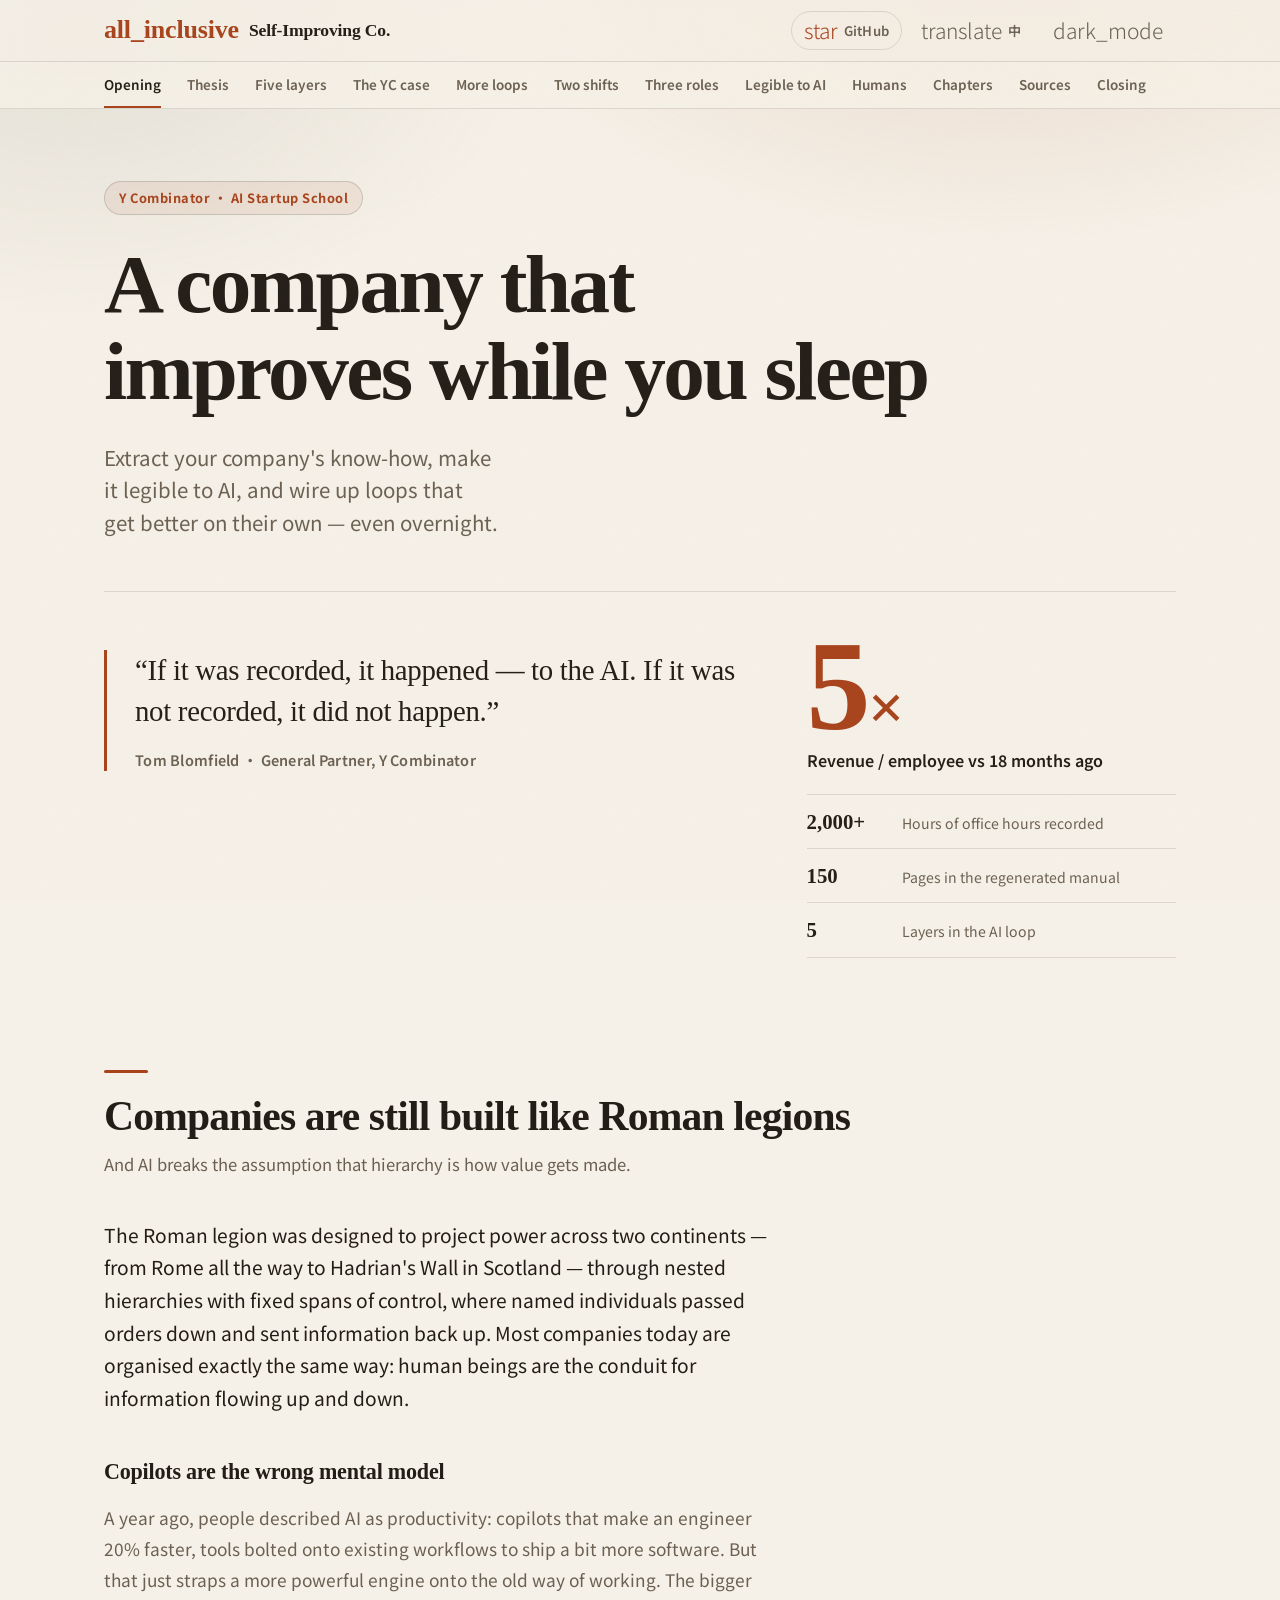
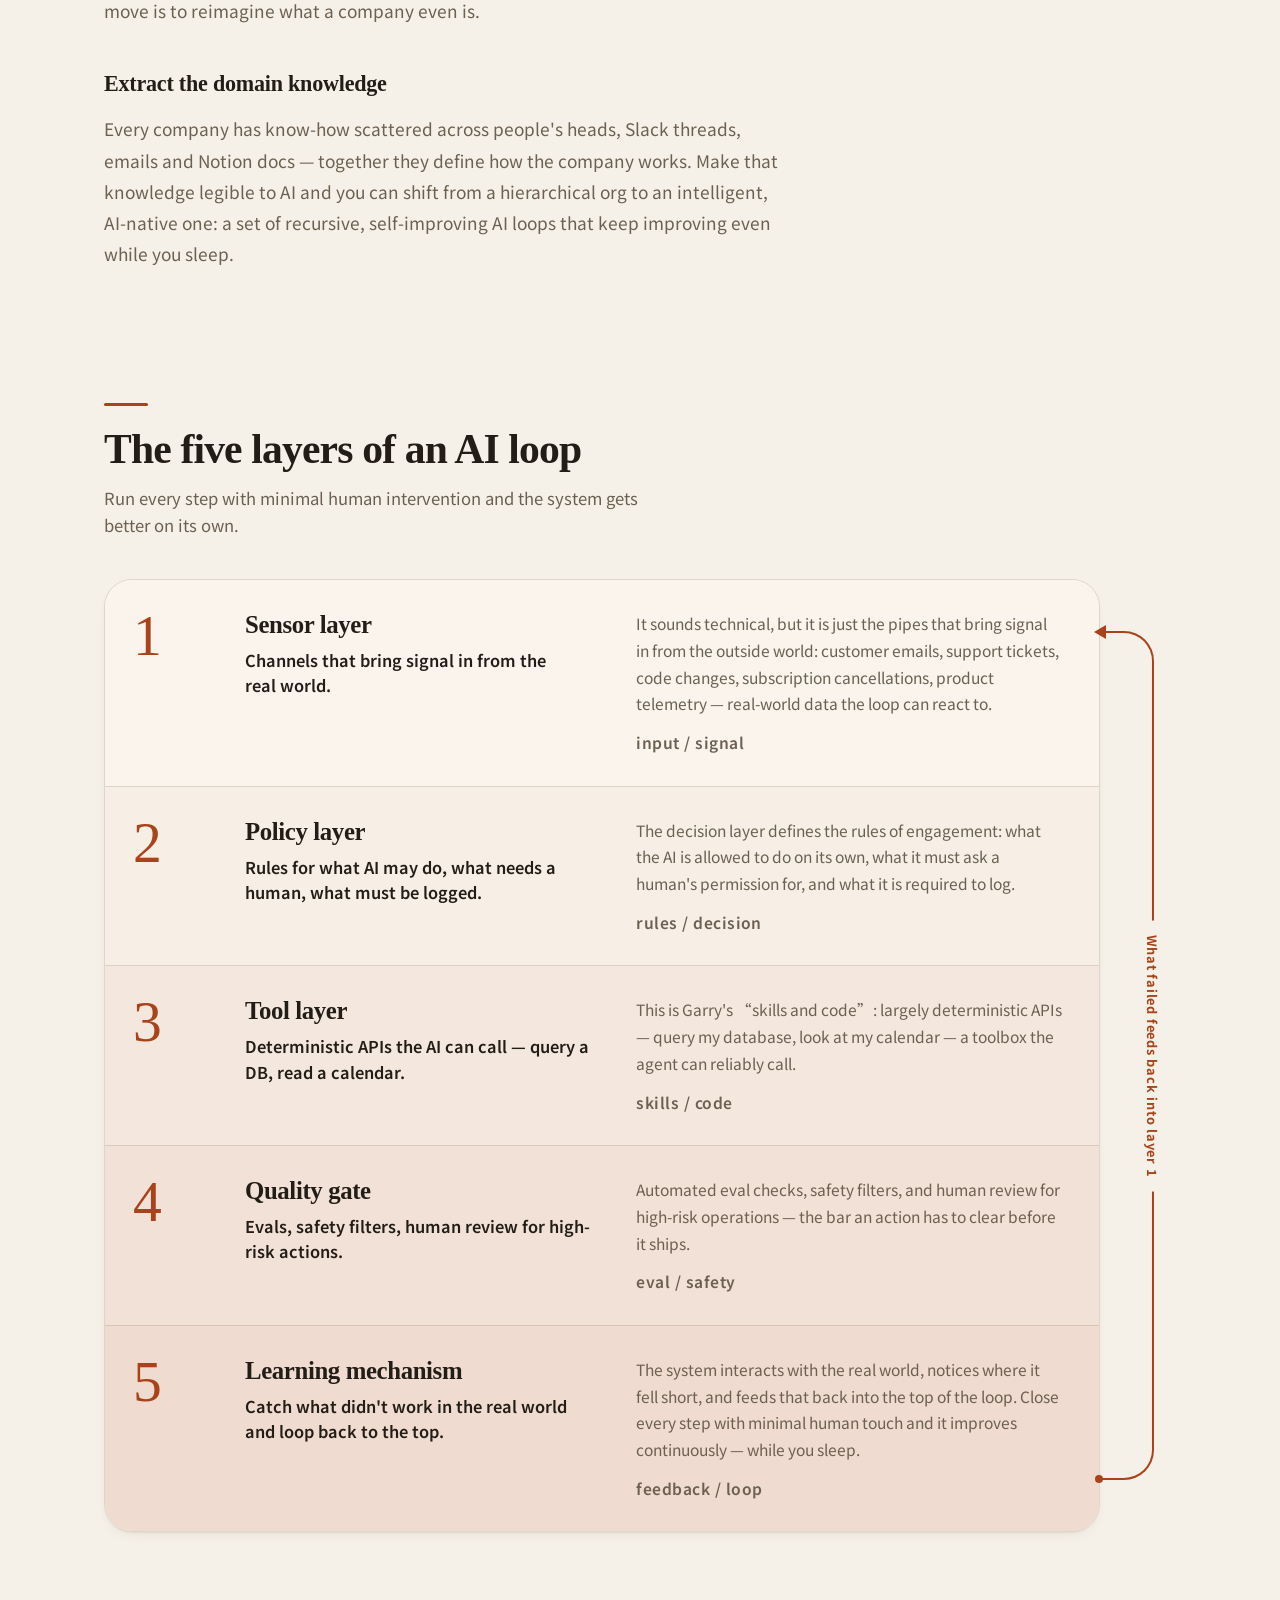
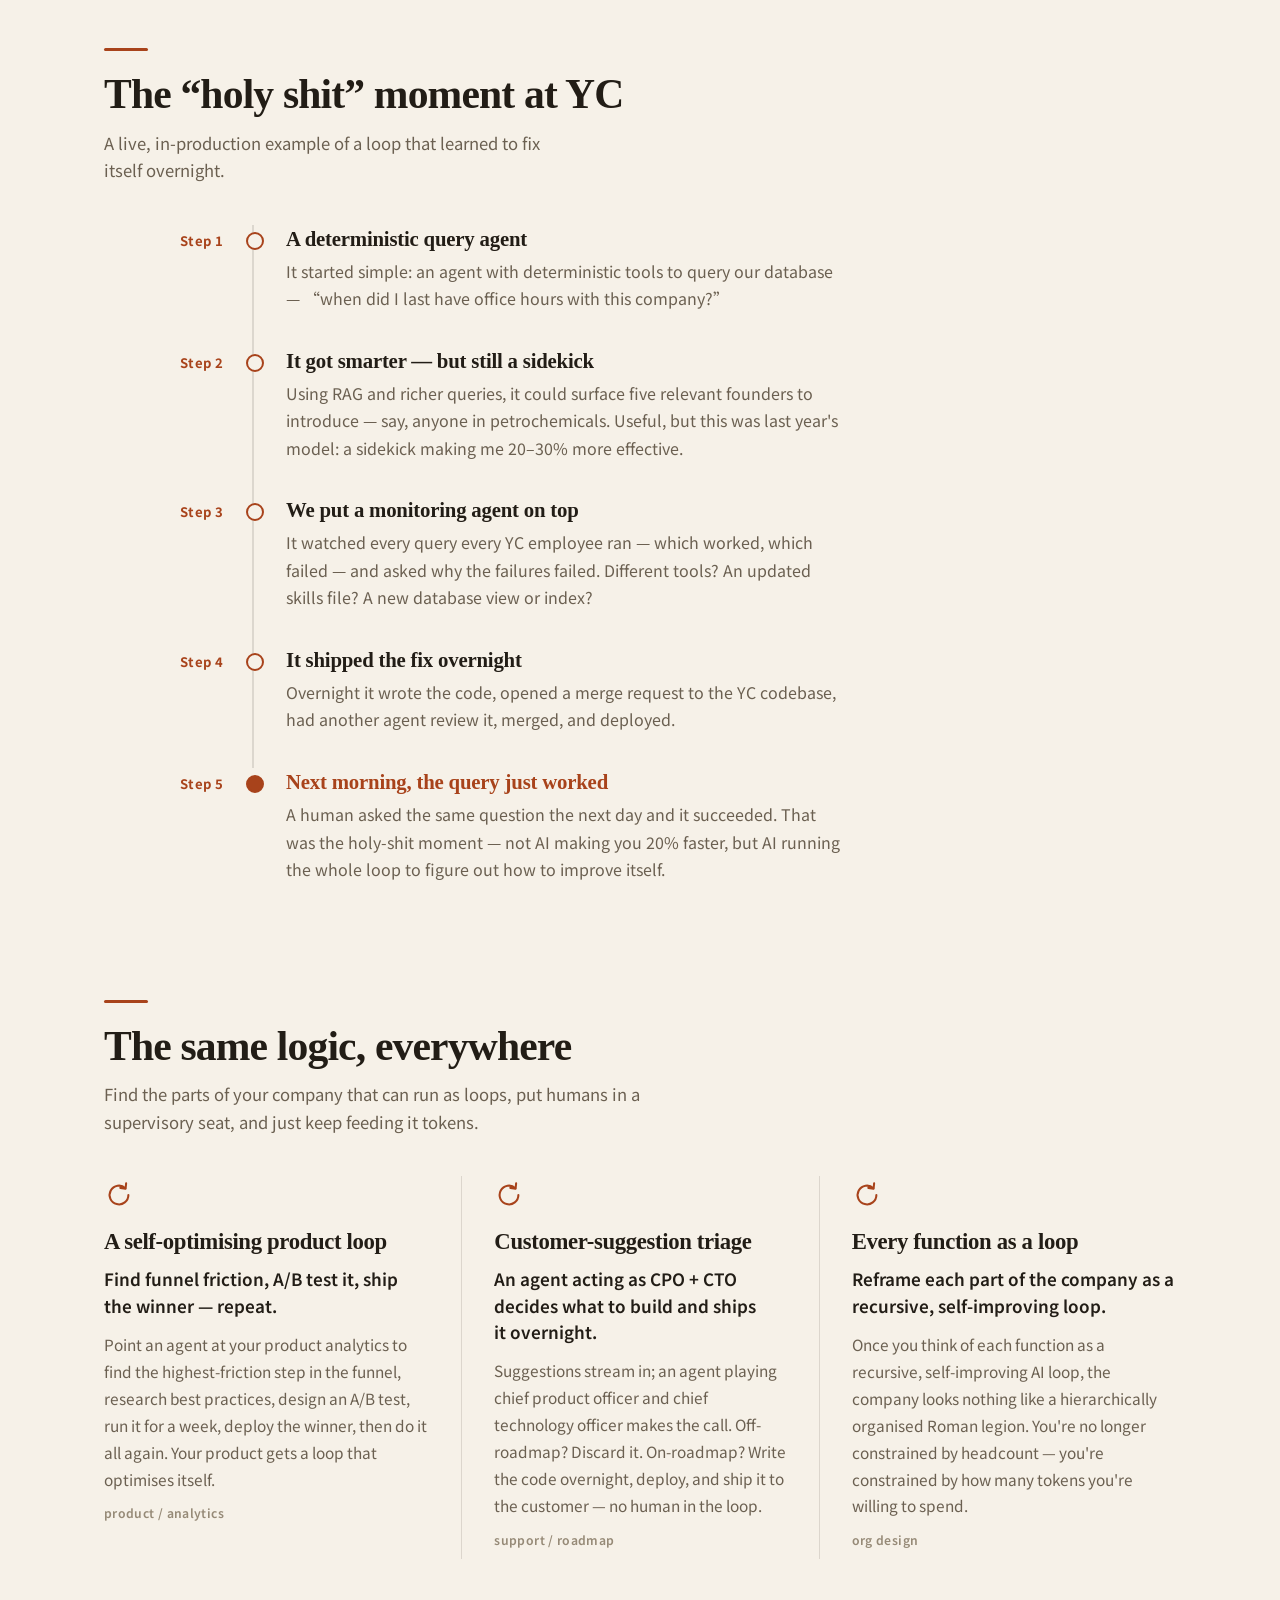
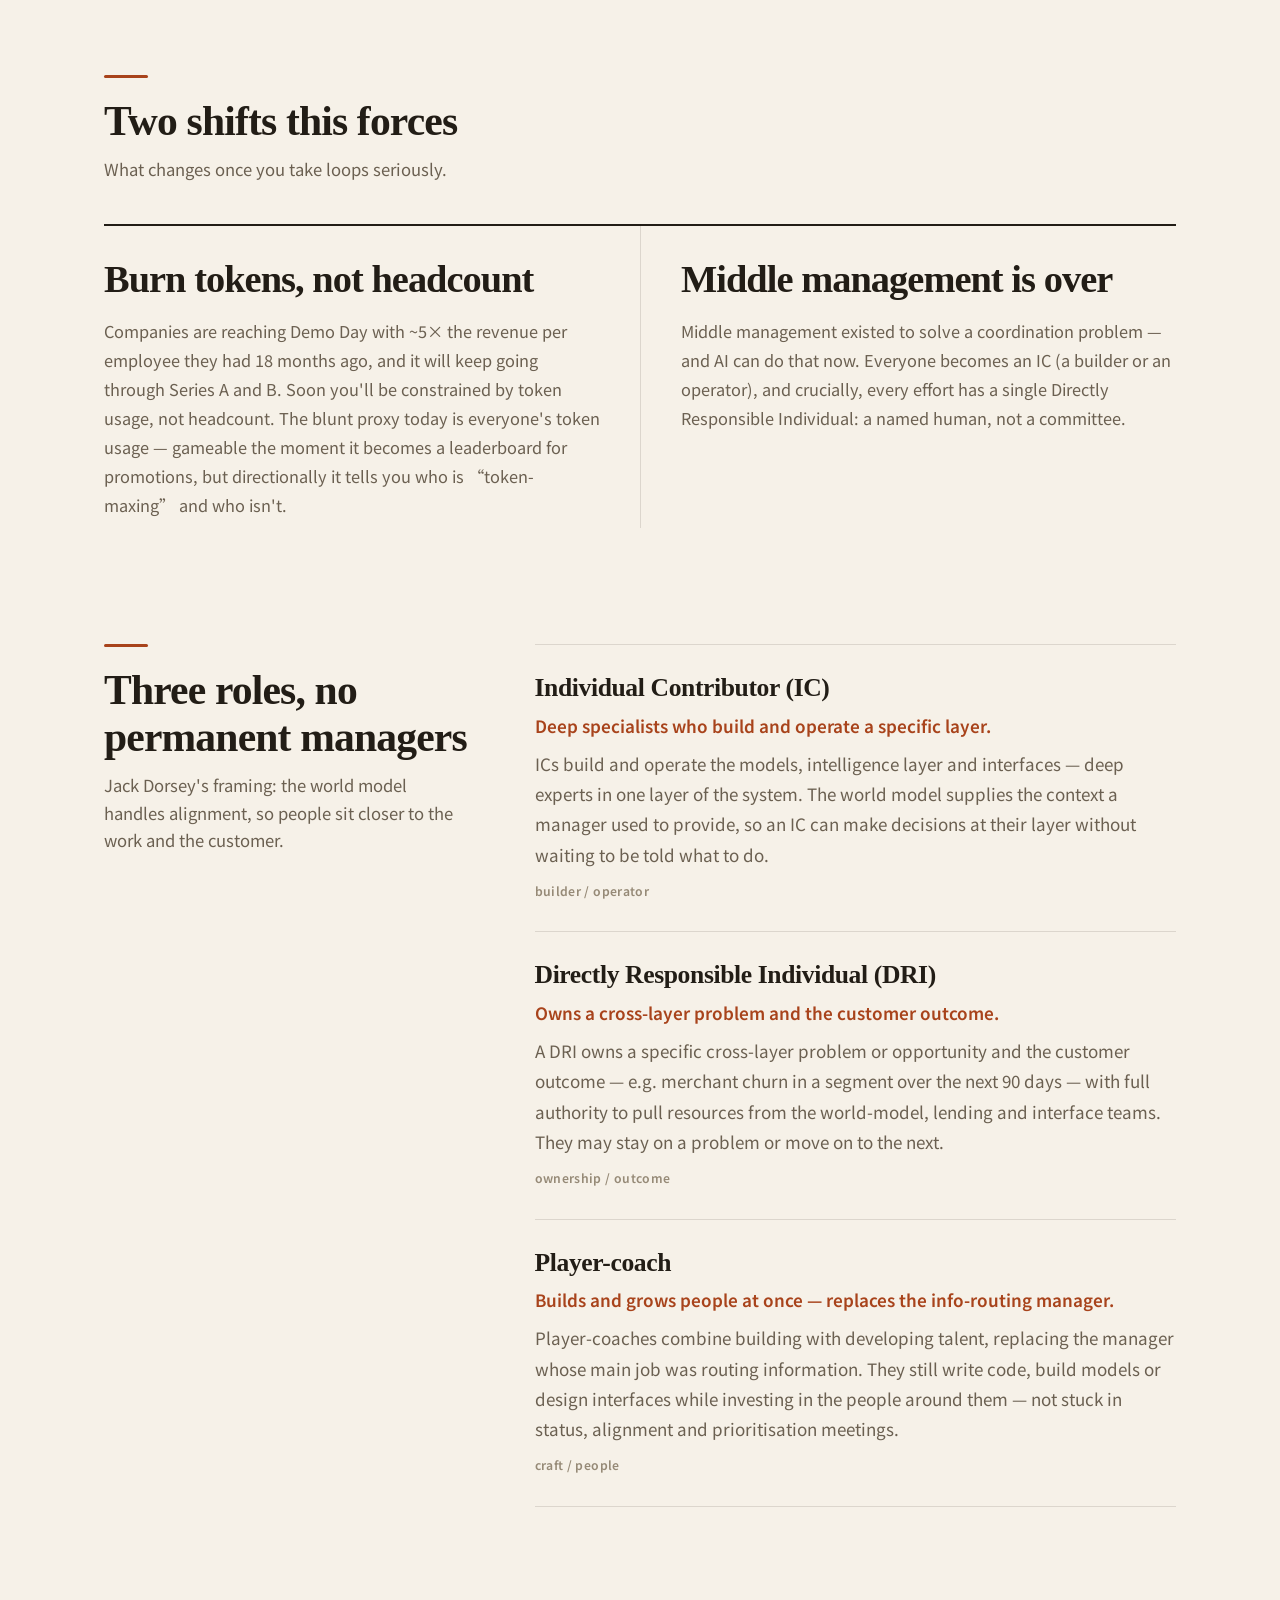
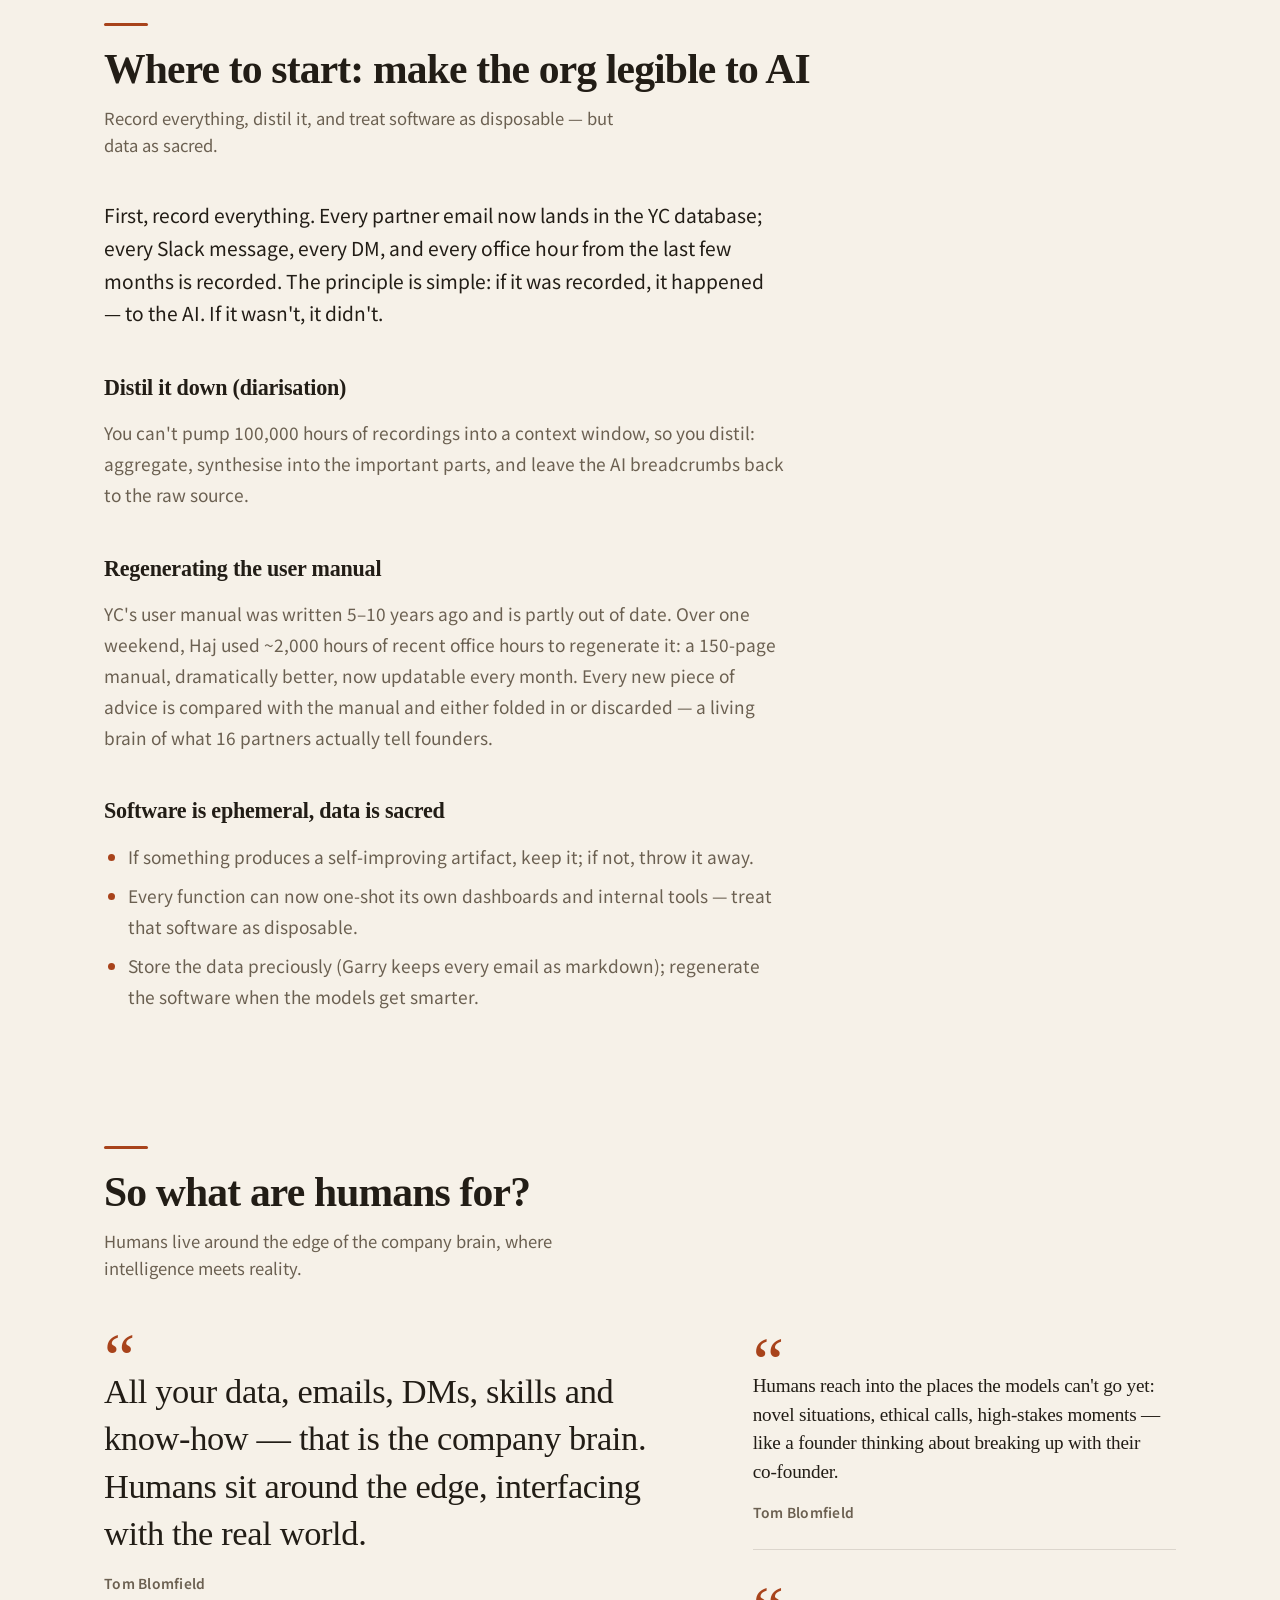
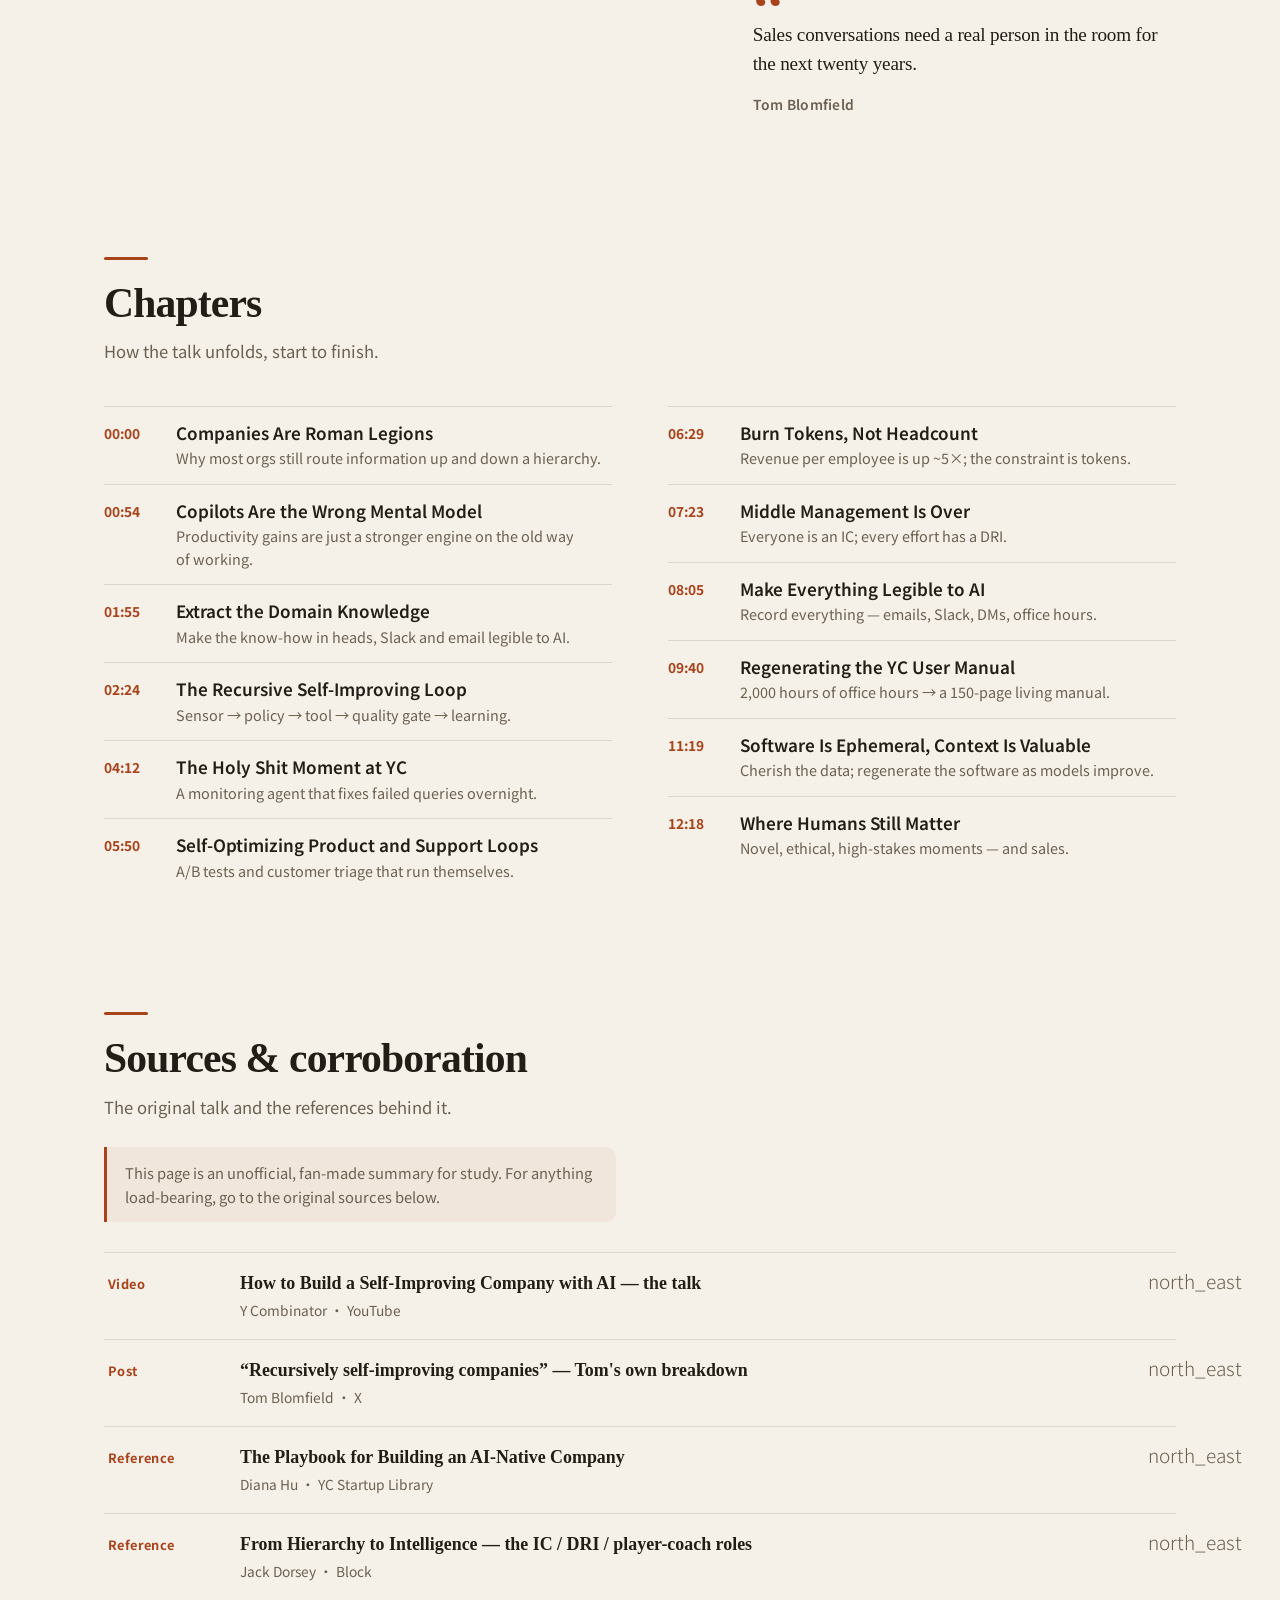
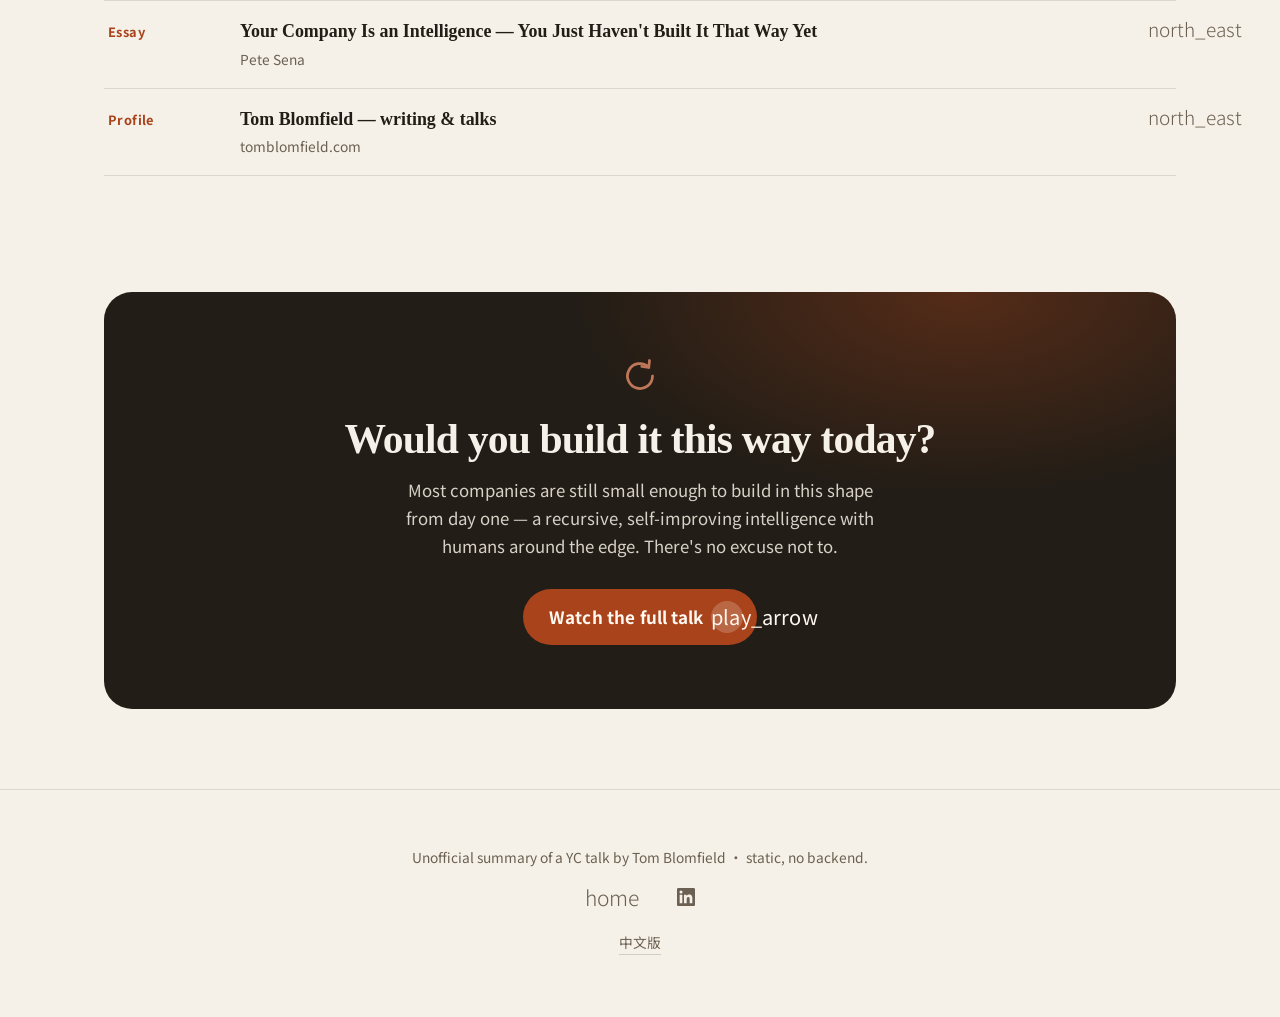
==== commit f1b02b24: "chore: 重新產生靜態 HTML 並換上新字體" ====
--- a/en/index.html
+++ b/en/index.html
@@ -20,7 +20,7 @@
   <link rel="alternate" hreflang="zh-Hant" href="https://self-improving-company-with-ai.peteraim.com/" />
   <link rel="alternate" hreflang="en" href="https://self-improving-company-with-ai.peteraim.com/en/" />
   <link rel="alternate" hreflang="x-default" href="https://self-improving-company-with-ai.peteraim.com/" />
-  <meta name="theme-color" content="#F6F1E8" />
+  <meta name="theme-color" content="#1F2327" />
 
   <!-- ==== Open Graph ==== -->
   <meta property="og:type" content="article" />
@@ -64,8 +64,8 @@
   <!-- ==== Fonts + icons (CDN, no local files) ==== -->
   <link rel="preconnect" href="https://fonts.googleapis.com" />
   <link rel="preconnect" href="https://fonts.gstatic.com" crossorigin />
-  <link href="https://fonts.googleapis.com/css2?family=Literata:opsz,wght@7..72,300..700&family=Plus+Jakarta+Sans:wght@400;500;600;700&family=Noto+Sans+TC:wght@400;500;700&family=Noto+Serif+TC:wght@500;600;900&display=swap" rel="stylesheet" />
-  <link href="https://fonts.googleapis.com/css2?family=Material+Symbols+Rounded:opsz,wght,FILL,GRAD@24,300,0,0&display=swap" rel="stylesheet" />
+  <link href="https://fonts.googleapis.com/css2?family=Barlow+Condensed:wght@500;600;700;800&family=Barlow:wght@400;500;600&family=Noto+Sans+TC:wght@400;500;700;900&display=swap" rel="stylesheet" />
+  <link href="https://fonts.googleapis.com/css2?family=Material+Symbols+Sharp:opsz,wght,FILL,GRAD@24,400,0,0&display=swap" rel="stylesheet" />
 
   <link rel="stylesheet" href="../assets/styles.css" />
   <meta property="og:image:width" content="1200">
@@ -111,7 +111,7 @@
 
   <!-- ==== Composite sections (rendered in order from SITE_SECTIONS) ==== -->
   <main id="sections" aria-live="polite">
-<section class="section section--hero" id="overview" aria-labelledby="overview-heading"><header class="hero__head"><p class="hero__eyebrow">Y Combinator · AI Startup School</p><h1 id="overview-heading">A company that improves while you sleep</h1><p class="hero__sub">Extract your company's know-how, make it legible to AI, and wire up loops that get better on their own — even overnight.</p></header><div class="hero__body"><figure class="hero__lead"><blockquote>“If it was recorded, it happened — to the AI. If it was not recorded, it did not happen.”</blockquote><figcaption>Tom Blomfield · General Partner, Y Combinator</figcaption></figure><aside class="hero__figures" aria-label="The talk in numbers"><p class="pull"><span class="pull__num">5<span class="pull__aff">×</span></span><span class="pull__label">Revenue / employee vs 18 months ago</span></p><dl class="ledger"><div class="ledger__row"><dt>2,000+</dt><dd>Hours of office hours recorded</dd></div><div class="ledger__row"><dt>150</dt><dd>Pages in the regenerated manual</dd></div><div class="ledger__row"><dt>5</dt><dd>Layers in the AI loop</dd></div></dl></aside></div></section><section class="section section--prose" id="thesis" aria-labelledby="thesis-heading"><header class="section-head"><h2 id="thesis-heading">Companies are still built like Roman legions</h2><p class="section-head__sub">And AI breaks the assumption that hierarchy is how value gets made.</p></header><div class="prose"><p>The Roman legion was designed to project power across two continents — from Rome all the way to Hadrian's Wall in Scotland — through nested hierarchies with fixed spans of control, where named individuals passed orders down and sent information back up. Most companies today are organised exactly the same way: human beings are the conduit for information flowing up and down.</p><h3>Copilots are the wrong mental model</h3><p>A year ago, people described AI as productivity: copilots that make an engineer 20% faster, tools bolted onto existing workflows to ship a bit more software. But that just straps a more powerful engine onto the old way of working. The bigger move is to reimagine what a company even is.</p><h3>Extract the domain knowledge</h3><p>Every company has know-how scattered across people's heads, Slack threads, emails and Notion docs — together they define how the company works. Make that knowledge legible to AI and you can shift from a hierarchical org to an intelligent, AI-native one: a set of recursive, self-improving AI loops that keep improving even while you sleep.</p></div></section><section class="section section--layers" id="architecture" aria-labelledby="architecture-heading"><header class="section-head"><h2 id="architecture-heading">The five layers of an AI loop</h2><p class="section-head__sub">Run every step with minimal human intervention and the system gets better on its own.</p></header><div class="layers-wrap"><ol class="layers"><li class="layer" id="sensor-layer" style="--i:0"><span class="layer__n" aria-hidden="true">1</span><div class="layer__head"><h3 class="layer__title">Sensor layer</h3><p class="layer__sum">Channels that bring signal in from the real world.</p></div><div class="layer__body"><p>It sounds technical, but it is just the pipes that bring signal in from the outside world: customer emails, support tickets, code changes, subscription cancellations, product telemetry — real-world data the loop can react to.</p><p class="tagline"><span class="sr-only">Keywords: </span>input / signal</p></div></li><li class="layer" id="policy-layer" style="--i:1"><span class="layer__n" aria-hidden="true">2</span><div class="layer__head"><h3 class="layer__title">Policy layer</h3><p class="layer__sum">Rules for what AI may do, what needs a human, what must be logged.</p></div><div class="layer__body"><p>The decision layer defines the rules of engagement: what the AI is allowed to do on its own, what it must ask a human's permission for, and what it is required to log.</p><p class="tagline"><span class="sr-only">Keywords: </span>rules / decision</p></div></li><li class="layer" id="tool-layer" style="--i:2"><span class="layer__n" aria-hidden="true">3</span><div class="layer__head"><h3 class="layer__title">Tool layer</h3><p class="layer__sum">Deterministic APIs the AI can call — query a DB, read a calendar.</p></div><div class="layer__body"><p>This is Garry's “skills and code”: largely deterministic APIs — query my database, look at my calendar — a toolbox the agent can reliably call.</p><p class="tagline"><span class="sr-only">Keywords: </span>skills / code</p></div></li><li class="layer" id="quality-gate" style="--i:3"><span class="layer__n" aria-hidden="true">4</span><div class="layer__head"><h3 class="layer__title">Quality gate</h3><p class="layer__sum">Evals, safety filters, human review for high-risk actions.</p></div><div class="layer__body"><p>Automated eval checks, safety filters, and human review for high-risk operations — the bar an action has to clear before it ships.</p><p class="tagline"><span class="sr-only">Keywords: </span>eval / safety</p></div></li><li class="layer" id="learning-mechanism" style="--i:4"><span class="layer__n" aria-hidden="true">5</span><div class="layer__head"><h3 class="layer__title">Learning mechanism</h3><p class="layer__sum">Catch what didn't work in the real world and loop back to the top.</p></div><div class="layer__body"><p>The system interacts with the real world, notices where it fell short, and feeds that back into the top of the loop. Close every step with minimal human touch and it improves continuously — while you sleep.</p><p class="tagline"><span class="sr-only">Keywords: </span>feedback / loop</p></div></li></ol><div class="layers__return" aria-hidden="true"><span class="layers__return-label">What failed feeds back into layer 1</span></div></div></section><section class="section section--timeline" id="case-study" aria-labelledby="case-study-heading"><header class="section-head"><h2 id="case-study-heading">The “holy shit” moment at YC</h2><p class="section-head__sub">A live, in-production example of a loop that learned to fix itself overnight.</p></header><ol class="timeline"><li class="tl-item"><span class="tl-date">Step 1</span><div class="tl-main"><h3 class="tl-title">A deterministic query agent</h3><p class="tl-body">It started simple: an agent with deterministic tools to query our database — “when did I last have office hours with this company?”</p></div></li><li class="tl-item"><span class="tl-date">Step 2</span><div class="tl-main"><h3 class="tl-title">It got smarter — but still a sidekick</h3><p class="tl-body">Using RAG and richer queries, it could surface five relevant founders to introduce — say, anyone in petrochemicals. Useful, but this was last year's model: a sidekick making me 20–30% more effective.</p></div></li><li class="tl-item"><span class="tl-date">Step 3</span><div class="tl-main"><h3 class="tl-title">We put a monitoring agent on top</h3><p class="tl-body">It watched every query every YC employee ran — which worked, which failed — and asked why the failures failed. Different tools? An updated skills file? A new database view or index?</p></div></li><li class="tl-item"><span class="tl-date">Step 4</span><div class="tl-main"><h3 class="tl-title">It shipped the fix overnight</h3><p class="tl-body">Overnight it wrote the code, opened a merge request to the YC codebase, had another agent review it, merged, and deployed.</p></div></li><li class="tl-item"><span class="tl-date">Step 5</span><div class="tl-main"><h3 class="tl-title">Next morning, the query just worked</h3><p class="tl-body">A human asked the same question the next day and it succeeded. That was the holy-shit moment — not AI making you 20% faster, but AI running the whole loop to figure out how to improve itself.</p></div></li></ol></section><section class="section section--columns" id="loops" aria-labelledby="loops-heading"><header class="section-head"><h2 id="loops-heading">The same logic, everywhere</h2><p class="section-head__sub">Find the parts of your company that can run as loops, put humans in a supervisory seat, and just keep feeding it tokens.</p></header><div class="columns"><article class="column" id="product-loop"><svg class="loop-glyph" viewBox="0 0 32 32" aria-hidden="true" focusable="false"><path d="M26 16a10 10 0 1 1-3.2-7.3" fill="none" stroke="currentColor" stroke-width="2.2" stroke-linecap="round"></path><path d="M23.6 3.6l-.6 5.6-5.6-.8" fill="none" stroke="currentColor" stroke-width="2.2" stroke-linecap="round" stroke-linejoin="round"></path></svg><h3 class="column__title">A self-optimising product loop</h3><p class="column__sum">Find funnel friction, A/B test it, ship the winner — repeat.</p><p class="column__body">Point an agent at your product analytics to find the highest-friction step in the funnel, research best practices, design an A/B test, run it for a week, deploy the winner, then do it all again. Your product gets a loop that optimises itself.</p><p class="tagline"><span class="sr-only">Keywords: </span>product / analytics</p></article><article class="column" id="support-loop"><svg class="loop-glyph" viewBox="0 0 32 32" aria-hidden="true" focusable="false"><path d="M26 16a10 10 0 1 1-3.2-7.3" fill="none" stroke="currentColor" stroke-width="2.2" stroke-linecap="round"></path><path d="M23.6 3.6l-.6 5.6-5.6-.8" fill="none" stroke="currentColor" stroke-width="2.2" stroke-linecap="round" stroke-linejoin="round"></path></svg><h3 class="column__title">Customer-suggestion triage</h3><p class="column__sum">An agent acting as CPO + CTO decides what to build and ships it overnight.</p><p class="column__body">Suggestions stream in; an agent playing chief product officer and chief technology officer makes the call. Off-roadmap? Discard it. On-roadmap? Write the code overnight, deploy, and ship it to the customer — no human in the loop.</p><p class="tagline"><span class="sr-only">Keywords: </span>support / roadmap</p></article><article class="column" id="every-function"><svg class="loop-glyph" viewBox="0 0 32 32" aria-hidden="true" focusable="false"><path d="M26 16a10 10 0 1 1-3.2-7.3" fill="none" stroke="currentColor" stroke-width="2.2" stroke-linecap="round"></path><path d="M23.6 3.6l-.6 5.6-5.6-.8" fill="none" stroke="currentColor" stroke-width="2.2" stroke-linecap="round" stroke-linejoin="round"></path></svg><h3 class="column__title">Every function as a loop</h3><p class="column__sum">Reframe each part of the company as a recursive, self-improving loop.</p><p class="column__body">Once you think of each function as a recursive, self-improving AI loop, the company looks nothing like a hierarchically organised Roman legion. You're no longer constrained by headcount — you're constrained by how many tokens you're willing to spend.</p><p class="tagline"><span class="sr-only">Keywords: </span>org design</p></article></div></section><section class="section section--spread" id="shifts" aria-labelledby="shifts-heading"><header class="section-head"><h2 id="shifts-heading">Two shifts this forces</h2><p class="section-head__sub">What changes once you take loops seriously.</p></header><div class="spread"><article class="spread__item"><h3 class="spread__q">Burn tokens, not headcount</h3><p class="spread__a">Companies are reaching Demo Day with ~5× the revenue per employee they had 18 months ago, and it will keep going through Series A and B. Soon you'll be constrained by token usage, not headcount. The blunt proxy today is everyone's token usage — gameable the moment it becomes a leaderboard for promotions, but directionally it tells you who is “token-maxing” and who isn't.</p></article><article class="spread__item"><h3 class="spread__q">Middle management is over</h3><p class="spread__a">Middle management existed to solve a coordination problem — and AI can do that now. Everyone becomes an IC (a builder or an operator), and crucially, every effort has a single Directly Responsible Individual: a named human, not a committee.</p></article></div></section><section class="section section--entries" id="roles" aria-labelledby="roles-heading"><div class="split"><header class="section-head"><h2 id="roles-heading">Three roles, no permanent managers</h2><p class="section-head__sub">Jack Dorsey's framing: the world model handles alignment, so people sit closer to the work and the customer.</p></header><div class="entries"><article class="entry" id="role-ic"><h3 class="entry__title">Individual Contributor (IC)</h3><p class="entry__sum">Deep specialists who build and operate a specific layer.</p><p class="entry__body">ICs build and operate the models, intelligence layer and interfaces — deep experts in one layer of the system. The world model supplies the context a manager used to provide, so an IC can make decisions at their layer without waiting to be told what to do.</p><p class="tagline"><span class="sr-only">Keywords: </span>builder / operator</p></article><article class="entry" id="role-dri"><h3 class="entry__title">Directly Responsible Individual (DRI)</h3><p class="entry__sum">Owns a cross-layer problem and the customer outcome.</p><p class="entry__body">A DRI owns a specific cross-layer problem or opportunity and the customer outcome — e.g. merchant churn in a segment over the next 90 days — with full authority to pull resources from the world-model, lending and interface teams. They may stay on a problem or move on to the next.</p><p class="tagline"><span class="sr-only">Keywords: </span>ownership / outcome</p></article><article class="entry" id="role-player-coach"><h3 class="entry__title">Player-coach</h3><p class="entry__sum">Builds and grows people at once — replaces the info-routing manager.</p><p class="entry__body">Player-coaches combine building with developing talent, replacing the manager whose main job was routing information. They still write code, build models or design interfaces while investing in the people around them — not stuck in status, alignment and prioritisation meetings.</p><p class="tagline"><span class="sr-only">Keywords: </span>craft / people</p></article></div></div></section><section class="section section--prose" id="legible" aria-labelledby="legible-heading"><header class="section-head"><h2 id="legible-heading">Where to start: make the org legible to AI</h2><p class="section-head__sub">Record everything, distil it, and treat software as disposable — but data as sacred.</p></header><div class="prose"><p>First, record everything. Every partner email now lands in the YC database; every Slack message, every DM, and every office hour from the last few months is recorded. The principle is simple: if it was recorded, it happened — to the AI. If it wasn't, it didn't.</p><h3>Distil it down (diarisation)</h3><p>You can't pump 100,000 hours of recordings into a context window, so you distil: aggregate, synthesise into the important parts, and leave the AI breadcrumbs back to the raw source.</p><h3>Regenerating the user manual</h3><p>YC's user manual was written 5–10 years ago and is partly out of date. Over one weekend, Haj used ~2,000 hours of recent office hours to regenerate it: a 150-page manual, dramatically better, now updatable every month. Every new piece of advice is compared with the manual and either folded in or discarded — a living brain of what 16 partners actually tell founders.</p><h3>Software is ephemeral, data is sacred</h3><ul><li>If something produces a self-improving artifact, keep it; if not, throw it away.</li><li>Every function can now one-shot its own dashboards and internal tools — treat that software as disposable.</li><li>Store the data preciously (Garry keeps every email as markdown); regenerate the software when the models get smarter.</li></ul></div></section><section class="section section--quotes" id="humans" aria-labelledby="humans-heading"><header class="section-head"><h2 id="humans-heading">So what are humans for?</h2><p class="section-head__sub">Humans live around the edge of the company brain, where intelligence meets reality.</p></header><div class="quotes"><figure class="quote"><blockquote>All your data, emails, DMs, skills and know-how — that is the company brain. Humans sit around the edge, interfacing with the real world.</blockquote><figcaption class="quote-by">Tom Blomfield</figcaption></figure><figure class="quote"><blockquote>Humans reach into the places the models can't go yet: novel situations, ethical calls, high-stakes moments — like a founder thinking about breaking up with their co-founder.</blockquote><figcaption class="quote-by">Tom Blomfield</figcaption></figure><figure class="quote"><blockquote>Sales conversations need a real person in the room for the next twenty years.</blockquote><figcaption class="quote-by">Tom Blomfield</figcaption></figure></div></section><section class="section section--chapters" id="chapters" aria-labelledby="chapters-heading"><header class="section-head"><h2 id="chapters-heading">Chapters</h2><p class="section-head__sub">How the talk unfolds, start to finish.</p></header><ol class="toc"><li class="toc__item"><a class="toc__link" href="https://www.youtube.com/watch?v=X_JsIHUfUjc&amp;t=0s" target="_blank" rel="noopener"><span class="toc__time">00:00</span><span class="toc__text"><span class="toc__title">Companies Are Roman Legions</span><span class="toc__body">Why most orgs still route information up and down a hierarchy.</span></span></a></li><li class="toc__item"><a class="toc__link" href="https://www.youtube.com/watch?v=X_JsIHUfUjc&amp;t=54s" target="_blank" rel="noopener"><span class="toc__time">00:54</span><span class="toc__text"><span class="toc__title">Copilots Are the Wrong Mental Model</span><span class="toc__body">Productivity gains are just a stronger engine on the old way of working.</span></span></a></li><li class="toc__item"><a class="toc__link" href="https://www.youtube.com/watch?v=X_JsIHUfUjc&amp;t=115s" target="_blank" rel="noopener"><span class="toc__time">01:55</span><span class="toc__text"><span class="toc__title">Extract the Domain Knowledge</span><span class="toc__body">Make the know-how in heads, Slack and email legible to AI.</span></span></a></li><li class="toc__item"><a class="toc__link" href="https://www.youtube.com/watch?v=X_JsIHUfUjc&amp;t=144s" target="_blank" rel="noopener"><span class="toc__time">02:24</span><span class="toc__text"><span class="toc__title">The Recursive Self-Improving Loop</span><span class="toc__body">Sensor → policy → tool → quality gate → learning.</span></span></a></li><li class="toc__item"><a class="toc__link" href="https://www.youtube.com/watch?v=X_JsIHUfUjc&amp;t=252s" target="_blank" rel="noopener"><span class="toc__time">04:12</span><span class="toc__text"><span class="toc__title">The Holy Shit Moment at YC</span><span class="toc__body">A monitoring agent that fixes failed queries overnight.</span></span></a></li><li class="toc__item"><a class="toc__link" href="https://www.youtube.com/watch?v=X_JsIHUfUjc&amp;t=350s" target="_blank" rel="noopener"><span class="toc__time">05:50</span><span class="toc__text"><span class="toc__title">Self-Optimizing Product and Support Loops</span><span class="toc__body">A/B tests and customer triage that run themselves.</span></span></a></li><li class="toc__item"><a class="toc__link" href="https://www.youtube.com/watch?v=X_JsIHUfUjc&amp;t=389s" target="_blank" rel="noopener"><span class="toc__time">06:29</span><span class="toc__text"><span class="toc__title">Burn Tokens, Not Headcount</span><span class="toc__body">Revenue per employee is up ~5×; the constraint is tokens.</span></span></a></li><li class="toc__item"><a class="toc__link" href="https://www.youtube.com/watch?v=X_JsIHUfUjc&amp;t=443s" target="_blank" rel="noopener"><span class="toc__time">07:23</span><span class="toc__text"><span class="toc__title">Middle Management Is Over</span><span class="toc__body">Everyone is an IC; every effort has a DRI.</span></span></a></li><li class="toc__item"><a class="toc__link" href="https://www.youtube.com/watch?v=X_JsIHUfUjc&amp;t=485s" target="_blank" rel="noopener"><span class="toc__time">08:05</span><span class="toc__text"><span class="toc__title">Make Everything Legible to AI</span><span class="toc__body">Record everything — emails, Slack, DMs, office hours.</span></span></a></li><li class="toc__item"><a class="toc__link" href="https://www.youtube.com/watch?v=X_JsIHUfUjc&amp;t=580s" target="_blank" rel="noopener"><span class="toc__time">09:40</span><span class="toc__text"><span class="toc__title">Regenerating the YC User Manual</span><span class="toc__body">2,000 hours of office hours → a 150-page living manual.</span></span></a></li><li class="toc__item"><a class="toc__link" href="https://www.youtube.com/watch?v=X_JsIHUfUjc&amp;t=679s" target="_blank" rel="noopener"><span class="toc__time">11:19</span><span class="toc__text"><span class="toc__title">Software Is Ephemeral, Context Is Valuable</span><span class="toc__body">Cherish the data; regenerate the software as models improve.</span></span></a></li><li class="toc__item"><a class="toc__link" href="https://www.youtube.com/watch?v=X_JsIHUfUjc&amp;t=738s" target="_blank" rel="noopener"><span class="toc__time">12:18</span><span class="toc__text"><span class="toc__title">Where Humans Still Matter</span><span class="toc__body">Novel, ethical, high-stakes moments — and sales.</span></span></a></li></ol></section><section class="section section--sources" id="sources" aria-labelledby="sources-heading"><header class="section-head"><h2 id="sources-heading">Sources &amp; corroboration</h2><p class="section-head__sub">The original talk and the references behind it.</p></header><p class="sources__note">This page is an unofficial, fan-made summary for study. For anything load-bearing, go to the original sources below.</p><ol class="bib"><li class="bib__item"><a class="bib__link" href="https://www.youtube.com/watch?v=X_JsIHUfUjc" target="_blank" rel="noopener"><span class="bib__kind">Video</span><span class="bib__text"><span class="bib__title">How to Build a Self-Improving Company with AI — the talk</span><span class="bib__by">Y Combinator · YouTube</span></span><span class="material-symbols-rounded bib__go" aria-hidden="true">north_east</span></a></li><li class="bib__item"><a class="bib__link" href="https://x.com/t_blom/status/2056909934156280088" target="_blank" rel="noopener"><span class="bib__kind">Post</span><span class="bib__text"><span class="bib__title">“Recursively self-improving companies” — Tom's own breakdown</span><span class="bib__by">Tom Blomfield · X</span></span><span class="material-symbols-rounded bib__go" aria-hidden="true">north_east</span></a></li><li class="bib__item"><a class="bib__link" href="https://www.ycombinator.com/library/OX-the-playbook-for-building-an-ai-native-company" target="_blank" rel="noopener"><span class="bib__kind">Reference</span><span class="bib__text"><span class="bib__title">The Playbook for Building an AI-Native Company</span><span class="bib__by">Diana Hu · YC Startup Library</span></span><span class="material-symbols-rounded bib__go" aria-hidden="true">north_east</span></a></li><li class="bib__item"><a class="bib__link" href="https://block.xyz/inside/from-hierarchy-to-intelligence" target="_blank" rel="noopener"><span class="bib__kind">Reference</span><span class="bib__text"><span class="bib__title">From Hierarchy to Intelligence — the IC / DRI / player-coach roles</span><span class="bib__by">Jack Dorsey · Block</span></span><span class="material-symbols-rounded bib__go" aria-hidden="true">north_east</span></a></li><li class="bib__item"><a class="bib__link" href="https://petesena.substack.com/p/your-company-is-an-intelligence-you" target="_blank" rel="noopener"><span class="bib__kind">Essay</span><span class="bib__text"><span class="bib__title">Your Company Is an Intelligence — You Just Haven't Built It That Way Yet</span><span class="bib__by">Pete Sena</span></span><span class="material-symbols-rounded bib__go" aria-hidden="true">north_east</span></a></li><li class="bib__item"><a class="bib__link" href="https://tomblomfield.com/" target="_blank" rel="noopener"><span class="bib__kind">Profile</span><span class="bib__text"><span class="bib__title">Tom Blomfield — writing &amp; talks</span><span class="bib__by">tomblomfield.com</span></span><span class="material-symbols-rounded bib__go" aria-hidden="true">north_east</span></a></li></ol></section><section class="section section--cta" id="closing"><div class="cta-card"><svg class="loop-glyph" viewBox="0 0 32 32" aria-hidden="true" focusable="false"><path d="M26 16a10 10 0 1 1-3.2-7.3" fill="none" stroke="currentColor" stroke-width="2.2" stroke-linecap="round"></path><path d="M23.6 3.6l-.6 5.6-5.6-.8" fill="none" stroke="currentColor" stroke-width="2.2" stroke-linecap="round" stroke-linejoin="round"></path></svg><h2>Would you build it this way today?</h2><p>Most companies are still small enough to build in this shape from day one — a recursive, self-improving intelligence with humans around the edge. There's no excuse not to.</p><a class="cta-btn" href="https://www.youtube.com/watch?v=X_JsIHUfUjc" target="_blank" rel="noopener">Watch the full talk<span class="cta-btn__icon"><span class="material-symbols-rounded" aria-hidden="true">play_arrow</span></span></a></div></section>
+<section class="section section--hero" id="overview" aria-labelledby="overview-heading"><div class="hero__grid"><header class="hero__head"><p class="hero__eyebrow">Y Combinator · AI Startup School</p><h1 id="overview-heading">A company that improves while you sleep</h1><p class="hero__sub">Extract your company's know-how, make it legible to AI, and wire up loops that get better on their own — even overnight.</p></header><figure class="loopviz" role="group" aria-label="The five-layer AI loop running overnight, from 00:00 to 08:00"><div class="loopviz__stage"><div class="loopviz__ring"><svg class="lv-svg" viewBox="0 0 820 620" aria-hidden="true" focusable="false"><g class="lv-ticks"><line class="lv-tick is-major" x1="410" y1="74" x2="410" y2="60"></line><line class="lv-tick" x1="422.35" y1="74.32" x2="422.72" y2="67.33"></line><line class="lv-tick" x1="434.67" y1="75.29" x2="435.4" y2="68.33"></line><line class="lv-tick" x1="446.92" y1="76.91" x2="448.01" y2="69.99"></line><line class="lv-tick" x1="459.07" y1="79.16" x2="460.52" y2="72.31"></line><line class="lv-tick" x1="471.08" y1="82.04" x2="472.89" y2="75.28"></line><line class="lv-tick" x1="482.93" y1="85.55" x2="485.09" y2="78.89"></line><line class="lv-tick" x1="494.57" y1="89.68" x2="497.08" y2="83.14"></line><line class="lv-tick is-major" x1="505.99" y1="94.4" x2="511.68" y2="81.61"></line><line class="lv-tick" x1="517.14" y1="99.72" x2="520.32" y2="93.49"></line><line class="lv-tick" x1="528" y1="105.62" x2="531.5" y2="99.56"></line><line class="lv-tick" x1="538.53" y1="112.07" x2="542.35" y2="106.2"></line><line class="lv-tick" x1="548.72" y1="119.07" x2="552.83" y2="113.41"></line><line class="lv-tick" x1="558.52" y1="126.59" x2="562.92" y2="121.15"></line><line class="lv-tick" x1="567.91" y1="134.62" x2="572.6" y2="129.42"></line><line class="lv-tick" x1="576.88" y1="143.12" x2="581.83" y2="138.17"></line><line class="lv-tick is-major" x1="585.38" y1="152.09" x2="595.79" y2="142.72"></line><line class="lv-tick" x1="593.41" y1="161.48" x2="598.85" y2="157.08"></line><line class="lv-tick" x1="600.93" y1="171.28" x2="606.59" y2="167.17"></line><line class="lv-tick" x1="607.93" y1="181.47" x2="613.8" y2="177.65"></line><line class="lv-tick" x1="614.38" y1="192" x2="620.44" y2="188.5"></line><line class="lv-tick" x1="620.28" y1="202.86" x2="626.51" y2="199.68"></line><line class="lv-tick" x1="625.6" y1="214.01" x2="631.99" y2="211.16"></line><line class="lv-tick" x1="630.32" y1="225.43" x2="636.86" y2="222.92"></line><line class="lv-tick is-major" x1="634.45" y1="237.07" x2="647.76" y2="232.75"></line><line class="lv-tick" x1="637.96" y1="248.92" x2="644.72" y2="247.11"></line><line class="lv-tick" x1="640.84" y1="260.93" x2="647.69" y2="259.48"></line><line class="lv-tick" x1="643.09" y1="273.08" x2="650.01" y2="271.99"></line><line class="lv-tick" x1="644.71" y1="285.33" x2="651.67" y2="284.6"></line><line class="lv-tick" x1="645.68" y1="297.65" x2="652.67" y2="297.28"></line><line class="lv-tick" x1="646" y1="310" x2="653" y2="310"></line><line class="lv-tick" x1="645.68" y1="322.35" x2="652.67" y2="322.72"></line><line class="lv-tick is-major" x1="644.71" y1="334.67" x2="658.63" y2="336.13"></line><line class="lv-tick" x1="643.09" y1="346.92" x2="650.01" y2="348.01"></line><line class="lv-tick" x1="640.84" y1="359.07" x2="647.69" y2="360.52"></line><line class="lv-tick" x1="637.96" y1="371.08" x2="644.72" y2="372.89"></line><line class="lv-tick" x1="634.45" y1="382.93" x2="641.11" y2="385.09"></line><line class="lv-tick" x1="630.32" y1="394.57" x2="636.86" y2="397.08"></line><line class="lv-tick" x1="625.6" y1="405.99" x2="631.99" y2="408.84"></line><line class="lv-tick" x1="620.28" y1="417.14" x2="626.51" y2="420.32"></line><line class="lv-tick is-major" x1="614.38" y1="428" x2="626.51" y2="435"></line><line class="lv-tick" x1="607.93" y1="438.53" x2="613.8" y2="442.35"></line><line class="lv-tick" x1="600.93" y1="448.72" x2="606.59" y2="452.83"></line><line class="lv-tick" x1="593.41" y1="458.52" x2="598.85" y2="462.92"></line><line class="lv-tick" x1="585.38" y1="467.91" x2="590.58" y2="472.6"></line><line class="lv-tick" x1="576.88" y1="476.88" x2="581.83" y2="481.83"></line><line class="lv-tick" x1="567.91" y1="485.38" x2="572.6" y2="490.58"></line><line class="lv-tick" x1="558.52" y1="493.41" x2="562.92" y2="498.85"></line><line class="lv-tick is-major" x1="548.72" y1="500.93" x2="556.95" y2="512.25"></line><line class="lv-tick" x1="538.53" y1="507.93" x2="542.35" y2="513.8"></line><line class="lv-tick" x1="528" y1="514.38" x2="531.5" y2="520.44"></line><line class="lv-tick" x1="517.14" y1="520.28" x2="520.32" y2="526.51"></line><line class="lv-tick" x1="505.99" y1="525.6" x2="508.84" y2="531.99"></line><line class="lv-tick" x1="494.57" y1="530.32" x2="497.08" y2="536.86"></line><line class="lv-tick" x1="482.93" y1="534.45" x2="485.09" y2="541.11"></line><line class="lv-tick" x1="471.08" y1="537.96" x2="472.89" y2="544.72"></line><line class="lv-tick is-major" x1="459.07" y1="540.84" x2="461.98" y2="554.54"></line><line class="lv-tick" x1="446.92" y1="543.09" x2="448.01" y2="550.01"></line><line class="lv-tick" x1="434.67" y1="544.71" x2="435.4" y2="551.67"></line><line class="lv-tick" x1="422.35" y1="545.68" x2="422.72" y2="552.67"></line><line class="lv-tick" x1="410" y1="546" x2="410" y2="553"></line><line class="lv-tick" x1="397.65" y1="545.68" x2="397.28" y2="552.67"></line><line class="lv-tick" x1="385.33" y1="544.71" x2="384.6" y2="551.67"></line><line class="lv-tick" x1="373.08" y1="543.09" x2="371.99" y2="550.01"></line><line class="lv-tick is-major" x1="360.93" y1="540.84" x2="358.02" y2="554.54"></line><line class="lv-tick" x1="348.92" y1="537.96" x2="347.11" y2="544.72"></line><line class="lv-tick" x1="337.07" y1="534.45" x2="334.91" y2="541.11"></line><line class="lv-tick" x1="325.43" y1="530.32" x2="322.92" y2="536.86"></line><line class="lv-tick" x1="314.01" y1="525.6" x2="311.16" y2="531.99"></line><line class="lv-tick" x1="302.86" y1="520.28" x2="299.68" y2="526.51"></line><line class="lv-tick" x1="292" y1="514.38" x2="288.5" y2="520.44"></line><line class="lv-tick" x1="281.47" y1="507.93" x2="277.65" y2="513.8"></line><line class="lv-tick is-major" x1="271.28" y1="500.93" x2="263.05" y2="512.25"></line><line class="lv-tick" x1="261.48" y1="493.41" x2="257.08" y2="498.85"></line><line class="lv-tick" x1="252.09" y1="485.38" x2="247.4" y2="490.58"></line><line class="lv-tick" x1="243.12" y1="476.88" x2="238.17" y2="481.83"></line><line class="lv-tick" x1="234.62" y1="467.91" x2="229.42" y2="472.6"></line><line class="lv-tick" x1="226.59" y1="458.52" x2="221.15" y2="462.92"></line><line class="lv-tick" x1="219.07" y1="448.72" x2="213.41" y2="452.83"></line><line class="lv-tick" x1="212.07" y1="438.53" x2="206.2" y2="442.35"></line><line class="lv-tick is-major" x1="205.62" y1="428" x2="193.49" y2="435"></line><line class="lv-tick" x1="199.72" y1="417.14" x2="193.49" y2="420.32"></line><line class="lv-tick" x1="194.4" y1="405.99" x2="188.01" y2="408.84"></line><line class="lv-tick" x1="189.68" y1="394.57" x2="183.14" y2="397.08"></line><line class="lv-tick" x1="185.55" y1="382.93" x2="178.89" y2="385.09"></line><line class="lv-tick" x1="182.04" y1="371.08" x2="175.28" y2="372.89"></line><line class="lv-tick" x1="179.16" y1="359.07" x2="172.31" y2="360.52"></line><line class="lv-tick" x1="176.91" y1="346.92" x2="169.99" y2="348.01"></line><line class="lv-tick is-major" x1="175.29" y1="334.67" x2="161.37" y2="336.13"></line><line class="lv-tick" x1="174.32" y1="322.35" x2="167.33" y2="322.72"></line><line class="lv-tick" x1="174" y1="310" x2="167" y2="310"></line><line class="lv-tick" x1="174.32" y1="297.65" x2="167.33" y2="297.28"></line><line class="lv-tick" x1="175.29" y1="285.33" x2="168.33" y2="284.6"></line><line class="lv-tick" x1="176.91" y1="273.08" x2="169.99" y2="271.99"></line><line class="lv-tick" x1="179.16" y1="260.93" x2="172.31" y2="259.48"></line><line class="lv-tick" x1="182.04" y1="248.92" x2="175.28" y2="247.11"></line><line class="lv-tick is-major" x1="185.55" y1="237.07" x2="172.24" y2="232.75"></line><line class="lv-tick" x1="189.68" y1="225.43" x2="183.14" y2="222.92"></line><line class="lv-tick" x1="194.4" y1="214.01" x2="188.01" y2="211.16"></line><line class="lv-tick" x1="199.72" y1="202.86" x2="193.49" y2="199.68"></line><line class="lv-tick" x1="205.62" y1="192" x2="199.56" y2="188.5"></line><line class="lv-tick" x1="212.07" y1="181.47" x2="206.2" y2="177.65"></line><line class="lv-tick" x1="219.07" y1="171.28" x2="213.41" y2="167.17"></line><line class="lv-tick" x1="226.59" y1="161.48" x2="221.15" y2="157.08"></line><line class="lv-tick is-major" x1="234.62" y1="152.09" x2="224.21" y2="142.72"></line><line class="lv-tick" x1="243.12" y1="143.12" x2="238.17" y2="138.17"></line><line class="lv-tick" x1="252.09" y1="134.62" x2="247.4" y2="129.42"></line><line class="lv-tick" x1="261.48" y1="126.59" x2="257.08" y2="121.15"></line><line class="lv-tick" x1="271.28" y1="119.07" x2="267.17" y2="113.41"></line><line class="lv-tick" x1="281.47" y1="112.07" x2="277.65" y2="106.2"></line><line class="lv-tick" x1="292" y1="105.62" x2="288.5" y2="99.56"></line><line class="lv-tick" x1="302.86" y1="99.72" x2="299.68" y2="93.49"></line><line class="lv-tick is-major" x1="314.01" y1="94.4" x2="308.32" y2="81.61"></line><line class="lv-tick" x1="325.43" y1="89.68" x2="322.92" y2="83.14"></line><line class="lv-tick" x1="337.07" y1="85.55" x2="334.91" y2="78.89"></line><line class="lv-tick" x1="348.92" y1="82.04" x2="347.11" y2="75.28"></line><line class="lv-tick" x1="360.93" y1="79.16" x2="359.48" y2="72.31"></line><line class="lv-tick" x1="373.08" y1="76.91" x2="371.99" y2="69.99"></line><line class="lv-tick" x1="385.33" y1="75.29" x2="384.6" y2="68.33"></line><line class="lv-tick" x1="397.65" y1="74.32" x2="397.28" y2="67.33"></line></g><circle class="lv-track" cx="410" cy="310" r="220"></circle><circle class="lv-progress" cx="410" cy="310" r="220" transform="rotate(-90 410 310)" stroke-dasharray="1382.3" stroke-dashoffset="1382.3"></circle><path class="lv-feedback" d="M200.77,242.02 A220,220 0 0 1 410,90"></path><path class="lv-chev" d="M-6,-7 L4,0 L-6,7" transform="translate(539.31 132.02) rotate(36)"></path><path class="lv-chev" d="M-6,-7 L4,0 L-6,7" transform="translate(619.23 377.98) rotate(108)"></path><path class="lv-chev" d="M-6,-7 L4,0 L-6,7" transform="translate(410 530) rotate(180)"></path><path class="lv-chev" d="M-6,-7 L4,0 L-6,7" transform="translate(200.77 377.98) rotate(252)"></path><path class="lv-chev" d="M-6,-7 L4,0 L-6,7" transform="translate(280.69 132.02) rotate(324)"></path><g class="lv-node is-on" data-i="0" transform="translate(410 90)"><rect x="-13" y="-13" width="26" height="26"></rect></g><g class="lv-node" data-i="1" transform="translate(619.23 242.02)"><rect x="-13" y="-13" width="26" height="26"></rect></g><g class="lv-node" data-i="2" transform="translate(539.31 487.98)"><rect x="-13" y="-13" width="26" height="26"></rect></g><g class="lv-node" data-i="3" transform="translate(280.69 487.98)"><rect x="-13" y="-13" width="26" height="26"></rect></g><g class="lv-node" data-i="4" transform="translate(200.77 242.02)"><rect x="-13" y="-13" width="26" height="26"></rect></g><g class="lv-token" transform="translate(410 90)"><circle class="lv-halo" r="26"></circle><rect x="-9" y="-9" width="18" height="18" transform="rotate(45)"></rect></g></svg><a class="station station--top is-on" data-i="0" href="#sensor-layer" style="--x:50%;--y:7.1%"><span class="station__n">01</span><span class="station__name">Sensor layer</span></a><a class="station station--right" data-i="1" href="#policy-layer" style="--x:80.85%;--y:36.74%"><span class="station__n">02</span><span class="station__name">Policy layer</span></a><a class="station station--right is-low" data-i="2" href="#tool-layer" style="--x:69.07%;--y:84.71%"><span class="station__n">03</span><span class="station__name">Tool layer</span></a><a class="station station--left is-low" data-i="3" href="#quality-gate" style="--x:30.93%;--y:84.71%"><span class="station__n">04</span><span class="station__name">Quality gate</span></a><a class="station station--left" data-i="4" href="#learning-mechanism" style="--x:19.15%;--y:36.74%"><span class="station__n">05</span><span class="station__name">Learning mechanism</span></a><span class="lv-fblabel" style="--x:30.36%;--y:14.25%">What failed feeds back into layer 1</span></div><div class="clock"><span class="clock__label">Night shift</span><span class="clock__time" data-clock="">00:00</span><span class="clock__bar" aria-hidden="true"><span data-clockbar=""></span></span><span class="clock__scale" aria-hidden="true"><span>00</span><span>02</span><span>04</span><span>06</span><span>08</span></span><span class="clock__now"><span class="clock__lap" data-lap="">Lap 1</span><span class="clock__station" data-station="">01 Sensor layer</span><span class="clock__sum" data-sum="">Channels that bring signal in from the real world.</span></span></div></div><figcaption class="loopviz__cap">The company is asleep. The loop is not.</figcaption></figure></div><div class="hero__foot"><figure class="hero__lead"><blockquote>“If it was recorded, it happened — to the AI. If it was not recorded, it did not happen.”</blockquote><figcaption>Tom Blomfield · General Partner, Y Combinator</figcaption></figure><aside class="plate" aria-label="The talk in numbers"><dl class="plate__list"><div class="plate__row is-key"><dt>Revenue / employee vs 18 months ago</dt><dd>5×</dd></div><div class="plate__row"><dt>Hours of office hours recorded</dt><dd>2,000+</dd></div><div class="plate__row"><dt>Pages in the regenerated manual</dt><dd>150</dd></div><div class="plate__row"><dt>Layers in the AI loop</dt><dd>5</dd></div></dl></aside></div></section><section class="section section--prose" id="thesis" aria-labelledby="thesis-heading"><div class="split split--prose"><div class="split__head"><header class="section-head"><h2 id="thesis-heading">Companies are still built like Roman legions</h2><p class="section-head__sub">And AI breaks the assumption that hierarchy is how value gets made.</p></header><svg class="legion" viewBox="0 0 300 170" aria-hidden="true" focusable="false"><path d="M150,30 V46 H60 V62"></path><path d="M150,30 V46 H150 V62"></path><path d="M150,30 V46 H240 V62"></path><path d="M60,90 V108 H30 V126"></path><path d="M60,90 V108 H60 V126"></path><path d="M60,90 V108 H90 V126"></path><path d="M150,90 V108 H120 V126"></path><path d="M150,90 V108 H150 V126"></path><path d="M150,90 V108 H180 V126"></path><path d="M240,90 V108 H210 V126"></path><path d="M240,90 V108 H240 V126"></path><path d="M240,90 V108 H270 V126"></path><rect x="138" y="4" width="24" height="24"></rect><rect x="48" y="64" width="24" height="24"></rect><rect x="138" y="64" width="24" height="24"></rect><rect x="228" y="64" width="24" height="24"></rect><rect x="18" y="128" width="24" height="24"></rect><rect x="48" y="128" width="24" height="24"></rect><rect x="78" y="128" width="24" height="24"></rect><rect x="108" y="128" width="24" height="24"></rect><rect x="138" y="128" width="24" height="24"></rect><rect x="168" y="128" width="24" height="24"></rect><rect x="198" y="128" width="24" height="24"></rect><rect x="228" y="128" width="24" height="24"></rect><rect x="258" y="128" width="24" height="24"></rect></svg></div><div class="prose"><p>The Roman legion was designed to project power across two continents — from Rome all the way to Hadrian's Wall in Scotland — through nested hierarchies with fixed spans of control, where named individuals passed orders down and sent information back up. Most companies today are organised exactly the same way: human beings are the conduit for information flowing up and down.</p><h3>Copilots are the wrong mental model</h3><p>A year ago, people described AI as productivity: copilots that make an engineer 20% faster, tools bolted onto existing workflows to ship a bit more software. But that just straps a more powerful engine onto the old way of working. The bigger move is to reimagine what a company even is.</p><h3>Extract the domain knowledge</h3><p>Every company has know-how scattered across people's heads, Slack threads, emails and Notion docs — together they define how the company works. Make that knowledge legible to AI and you can shift from a hierarchical org to an intelligent, AI-native one: a set of recursive, self-improving AI loops that keep improving even while you sleep.</p></div></div></section><section class="section section--layers" id="architecture" aria-labelledby="architecture-heading"><header class="section-head"><h2 id="architecture-heading">The five layers of an AI loop</h2><p class="section-head__sub">Run every step with minimal human intervention and the system gets better on its own.</p></header><div class="layers-wrap"><ol class="layers"><li class="layer" id="sensor-layer" style="--i:0"><span class="layer__n" aria-hidden="true">01</span><div class="layer__head"><h3 class="layer__title">Sensor layer</h3><p class="layer__sum">Channels that bring signal in from the real world.</p></div><div class="layer__body"><p>It sounds technical, but it is just the pipes that bring signal in from the outside world: customer emails, support tickets, code changes, subscription cancellations, product telemetry — real-world data the loop can react to.</p><p class="tagline"><span class="sr-only">Keywords: </span>input / signal</p></div></li><li class="layer" id="policy-layer" style="--i:1"><span class="layer__n" aria-hidden="true">02</span><div class="layer__head"><h3 class="layer__title">Policy layer</h3><p class="layer__sum">Rules for what AI may do, what needs a human, what must be logged.</p></div><div class="layer__body"><p>The decision layer defines the rules of engagement: what the AI is allowed to do on its own, what it must ask a human's permission for, and what it is required to log.</p><p class="tagline"><span class="sr-only">Keywords: </span>rules / decision</p></div></li><li class="layer" id="tool-layer" style="--i:2"><span class="layer__n" aria-hidden="true">03</span><div class="layer__head"><h3 class="layer__title">Tool layer</h3><p class="layer__sum">Deterministic APIs the AI can call — query a DB, read a calendar.</p></div><div class="layer__body"><p>This is Garry's “skills and code”: largely deterministic APIs — query my database, look at my calendar — a toolbox the agent can reliably call.</p><p class="tagline"><span class="sr-only">Keywords: </span>skills / code</p></div></li><li class="layer" id="quality-gate" style="--i:3"><span class="layer__n" aria-hidden="true">04</span><div class="layer__head"><h3 class="layer__title">Quality gate</h3><p class="layer__sum">Evals, safety filters, human review for high-risk actions.</p></div><div class="layer__body"><p>Automated eval checks, safety filters, and human review for high-risk operations — the bar an action has to clear before it ships.</p><p class="tagline"><span class="sr-only">Keywords: </span>eval / safety</p></div></li><li class="layer" id="learning-mechanism" style="--i:4"><span class="layer__n" aria-hidden="true">05</span><div class="layer__head"><h3 class="layer__title">Learning mechanism</h3><p class="layer__sum">Catch what didn't work in the real world and loop back to the top.</p></div><div class="layer__body"><p>The system interacts with the real world, notices where it fell short, and feeds that back into the top of the loop. Close every step with minimal human touch and it improves continuously — while you sleep.</p><p class="tagline"><span class="sr-only">Keywords: </span>feedback / loop</p></div></li></ol><div class="layers__return" aria-hidden="true"><span class="layers__return-label">What failed feeds back into layer 1</span><span class="layers__return-head"></span></div></div></section><section class="section section--timeline" id="case-study" aria-labelledby="case-study-heading"><div class="night"><header class="section-head"><h2 id="case-study-heading">The “holy shit” moment at YC</h2><p class="section-head__sub">A live, in-production example of a loop that learned to fix itself overnight.</p></header><ol class="timeline"><li class="tl-item"><span class="tl-date">Step 1</span><div class="tl-main"><h3 class="tl-title">A deterministic query agent</h3><p class="tl-body">It started simple: an agent with deterministic tools to query our database — “when did I last have office hours with this company?”</p></div></li><li class="tl-item"><span class="tl-date">Step 2</span><div class="tl-main"><h3 class="tl-title">It got smarter — but still a sidekick</h3><p class="tl-body">Using RAG and richer queries, it could surface five relevant founders to introduce — say, anyone in petrochemicals. Useful, but this was last year's model: a sidekick making me 20–30% more effective.</p></div></li><li class="tl-item"><span class="tl-date">Step 3</span><div class="tl-main"><h3 class="tl-title">We put a monitoring agent on top</h3><p class="tl-body">It watched every query every YC employee ran — which worked, which failed — and asked why the failures failed. Different tools? An updated skills file? A new database view or index?</p></div></li><li class="tl-item"><span class="tl-date">Step 4</span><div class="tl-main"><h3 class="tl-title">It shipped the fix overnight</h3><p class="tl-body">Overnight it wrote the code, opened a merge request to the YC codebase, had another agent review it, merged, and deployed.</p></div></li><li class="tl-item is-dawn"><span class="tl-date">Step 5</span><div class="tl-main"><h3 class="tl-title">Next morning, the query just worked</h3><p class="tl-body">A human asked the same question the next day and it succeeded. That was the holy-shit moment — not AI making you 20% faster, but AI running the whole loop to figure out how to improve itself.</p></div></li></ol></div></section><section class="section section--columns" id="loops" aria-labelledby="loops-heading"><header class="section-head"><h2 id="loops-heading">The same logic, everywhere</h2><p class="section-head__sub">Find the parts of your company that can run as loops, put humans in a supervisory seat, and just keep feeding it tokens.</p></header><div class="columns"><article class="column" id="product-loop"><svg class="loop-glyph" viewBox="0 0 32 32" aria-hidden="true" focusable="false"><path d="M26 16a10 10 0 1 1-3.2-7.3" fill="none" stroke="currentColor" stroke-width="2.2" stroke-linecap="round"></path><path d="M23.6 3.6l-.6 5.6-5.6-.8" fill="none" stroke="currentColor" stroke-width="2.2" stroke-linecap="round" stroke-linejoin="round"></path></svg><h3 class="column__title">A self-optimising product loop</h3><p class="column__sum">Find funnel friction, A/B test it, ship the winner — repeat.</p><p class="column__body">Point an agent at your product analytics to find the highest-friction step in the funnel, research best practices, design an A/B test, run it for a week, deploy the winner, then do it all again. Your product gets a loop that optimises itself.</p><p class="tagline"><span class="sr-only">Keywords: </span>product / analytics</p></article><article class="column" id="support-loop"><svg class="loop-glyph" viewBox="0 0 32 32" aria-hidden="true" focusable="false"><path d="M26 16a10 10 0 1 1-3.2-7.3" fill="none" stroke="currentColor" stroke-width="2.2" stroke-linecap="round"></path><path d="M23.6 3.6l-.6 5.6-5.6-.8" fill="none" stroke="currentColor" stroke-width="2.2" stroke-linecap="round" stroke-linejoin="round"></path></svg><h3 class="column__title">Customer-suggestion triage</h3><p class="column__sum">An agent acting as CPO + CTO decides what to build and ships it overnight.</p><p class="column__body">Suggestions stream in; an agent playing chief product officer and chief technology officer makes the call. Off-roadmap? Discard it. On-roadmap? Write the code overnight, deploy, and ship it to the customer — no human in the loop.</p><p class="tagline"><span class="sr-only">Keywords: </span>support / roadmap</p></article><article class="column" id="every-function"><svg class="loop-glyph" viewBox="0 0 32 32" aria-hidden="true" focusable="false"><path d="M26 16a10 10 0 1 1-3.2-7.3" fill="none" stroke="currentColor" stroke-width="2.2" stroke-linecap="round"></path><path d="M23.6 3.6l-.6 5.6-5.6-.8" fill="none" stroke="currentColor" stroke-width="2.2" stroke-linecap="round" stroke-linejoin="round"></path></svg><h3 class="column__title">Every function as a loop</h3><p class="column__sum">Reframe each part of the company as a recursive, self-improving loop.</p><p class="column__body">Once you think of each function as a recursive, self-improving AI loop, the company looks nothing like a hierarchically organised Roman legion. You're no longer constrained by headcount — you're constrained by how many tokens you're willing to spend.</p><p class="tagline"><span class="sr-only">Keywords: </span>org design</p></article></div></section><section class="section section--spread" id="shifts" aria-labelledby="shifts-heading"><header class="section-head"><h2 id="shifts-heading">Two shifts this forces</h2><p class="section-head__sub">What changes once you take loops seriously.</p></header><div class="spread"><article class="spread__item"><h3 class="spread__q">Burn tokens, not headcount</h3><p class="spread__a">Companies are reaching Demo Day with ~5× the revenue per employee they had 18 months ago, and it will keep going through Series A and B. Soon you'll be constrained by token usage, not headcount. The blunt proxy today is everyone's token usage — gameable the moment it becomes a leaderboard for promotions, but directionally it tells you who is “token-maxing” and who isn't.</p></article><article class="spread__item"><h3 class="spread__q">Middle management is over</h3><p class="spread__a">Middle management existed to solve a coordination problem — and AI can do that now. Everyone becomes an IC (a builder or an operator), and crucially, every effort has a single Directly Responsible Individual: a named human, not a committee.</p></article></div></section><section class="section section--entries" id="roles" aria-labelledby="roles-heading"><div class="split"><header class="section-head"><h2 id="roles-heading">Three roles, no permanent managers</h2><p class="section-head__sub">Jack Dorsey's framing: the world model handles alignment, so people sit closer to the work and the customer.</p></header><div class="entries"><article class="entry" id="role-ic"><h3 class="entry__title">Individual Contributor (IC)</h3><p class="entry__sum">Deep specialists who build and operate a specific layer.</p><p class="entry__body">ICs build and operate the models, intelligence layer and interfaces — deep experts in one layer of the system. The world model supplies the context a manager used to provide, so an IC can make decisions at their layer without waiting to be told what to do.</p><p class="tagline"><span class="sr-only">Keywords: </span>builder / operator</p></article><article class="entry" id="role-dri"><h3 class="entry__title">Directly Responsible Individual (DRI)</h3><p class="entry__sum">Owns a cross-layer problem and the customer outcome.</p><p class="entry__body">A DRI owns a specific cross-layer problem or opportunity and the customer outcome — e.g. merchant churn in a segment over the next 90 days — with full authority to pull resources from the world-model, lending and interface teams. They may stay on a problem or move on to the next.</p><p class="tagline"><span class="sr-only">Keywords: </span>ownership / outcome</p></article><article class="entry" id="role-player-coach"><h3 class="entry__title">Player-coach</h3><p class="entry__sum">Builds and grows people at once — replaces the info-routing manager.</p><p class="entry__body">Player-coaches combine building with developing talent, replacing the manager whose main job was routing information. They still write code, build models or design interfaces while investing in the people around them — not stuck in status, alignment and prioritisation meetings.</p><p class="tagline"><span class="sr-only">Keywords: </span>craft / people</p></article></div></div></section><section class="section section--prose" id="legible" aria-labelledby="legible-heading"><div class="split split--prose"><div class="split__head"><header class="section-head"><h2 id="legible-heading">Where to start: make the org legible to AI</h2><p class="section-head__sub">Record everything, distil it, and treat software as disposable — but data as sacred.</p></header></div><div class="prose"><p>First, record everything. Every partner email now lands in the YC database; every Slack message, every DM, and every office hour from the last few months is recorded. The principle is simple: if it was recorded, it happened — to the AI. If it wasn't, it didn't.</p><h3>Distil it down (diarisation)</h3><p>You can't pump 100,000 hours of recordings into a context window, so you distil: aggregate, synthesise into the important parts, and leave the AI breadcrumbs back to the raw source.</p><h3>Regenerating the user manual</h3><p>YC's user manual was written 5–10 years ago and is partly out of date. Over one weekend, Haj used ~2,000 hours of recent office hours to regenerate it: a 150-page manual, dramatically better, now updatable every month. Every new piece of advice is compared with the manual and either folded in or discarded — a living brain of what 16 partners actually tell founders.</p><h3>Software is ephemeral, data is sacred</h3><ul><li>If something produces a self-improving artifact, keep it; if not, throw it away.</li><li>Every function can now one-shot its own dashboards and internal tools — treat that software as disposable.</li><li>Store the data preciously (Garry keeps every email as markdown); regenerate the software when the models get smarter.</li></ul></div></div></section><section class="section section--quotes" id="humans" aria-labelledby="humans-heading"><header class="section-head"><h2 id="humans-heading">So what are humans for?</h2><p class="section-head__sub">Humans live around the edge of the company brain, where intelligence meets reality.</p></header><div class="humans"><div class="brain" aria-hidden="true"><svg viewBox="0 0 240 240" focusable="false"><circle class="brain__core" cx="120" cy="120" r="86"></circle><circle class="brain__rim" cx="120" cy="120" r="104"></circle><circle class="brain__human" cx="221.93" cy="140.66" r="7"></circle><circle class="brain__human" cx="202.87" cy="182.84" r="7"></circle><circle class="brain__human" cx="167.4" cy="212.57" r="7"></circle><circle class="brain__human" cx="122.54" cy="223.97" r="7"></circle><circle class="brain__human" cx="77.18" cy="214.77" r="7"></circle><circle class="brain__human" cx="40.3" cy="186.81" r="7"></circle><circle class="brain__human" cx="19.2" cy="145.61" r="7"></circle><circle class="brain__human" cx="18.07" cy="99.34" r="7"></circle><circle class="brain__human" cx="37.13" cy="57.16" r="7"></circle><circle class="brain__human" cx="72.6" cy="27.43" r="7"></circle><circle class="brain__human" cx="117.46" cy="16.03" r="7"></circle><circle class="brain__human" cx="162.82" cy="25.23" r="7"></circle><circle class="brain__human" cx="199.7" cy="53.19" r="7"></circle><circle class="brain__human" cx="220.8" cy="94.39" r="7"></circle></svg><span class="brain__label">Company brain</span><span class="brain__edge">Humans at the edge</span></div><div class="quotes"><figure class="quote"><blockquote>All your data, emails, DMs, skills and know-how — that is the company brain. Humans sit around the edge, interfacing with the real world.</blockquote><figcaption class="quote-by">Tom Blomfield</figcaption></figure><figure class="quote"><blockquote>Humans reach into the places the models can't go yet: novel situations, ethical calls, high-stakes moments — like a founder thinking about breaking up with their co-founder.</blockquote><figcaption class="quote-by">Tom Blomfield</figcaption></figure><figure class="quote"><blockquote>Sales conversations need a real person in the room for the next twenty years.</blockquote><figcaption class="quote-by">Tom Blomfield</figcaption></figure></div></div></section><section class="section section--chapters" id="chapters" aria-labelledby="chapters-heading"><header class="section-head"><h2 id="chapters-heading">Chapters</h2><p class="section-head__sub">How the talk unfolds, start to finish.</p></header><ol class="toc" style="--rows:6"><li class="toc__item"><a class="toc__link" href="https://www.youtube.com/watch?v=X_JsIHUfUjc&amp;t=0s" target="_blank" rel="noopener"><span class="toc__time">00:00<span class="toc__scrub" aria-hidden="true" style="--pos:0%"></span></span><span class="toc__text"><span class="toc__title">Companies Are Roman Legions</span><span class="toc__body">Why most orgs still route information up and down a hierarchy.</span></span></a></li><li class="toc__item"><a class="toc__link" href="https://www.youtube.com/watch?v=X_JsIHUfUjc&amp;t=54s" target="_blank" rel="noopener"><span class="toc__time">00:54<span class="toc__scrub" aria-hidden="true" style="--pos:6.77%"></span></span><span class="toc__text"><span class="toc__title">Copilots Are the Wrong Mental Model</span><span class="toc__body">Productivity gains are just a stronger engine on the old way of working.</span></span></a></li><li class="toc__item"><a class="toc__link" href="https://www.youtube.com/watch?v=X_JsIHUfUjc&amp;t=115s" target="_blank" rel="noopener"><span class="toc__time">01:55<span class="toc__scrub" aria-hidden="true" style="--pos:14.41%"></span></span><span class="toc__text"><span class="toc__title">Extract the Domain Knowledge</span><span class="toc__body">Make the know-how in heads, Slack and email legible to AI.</span></span></a></li><li class="toc__item"><a class="toc__link" href="https://www.youtube.com/watch?v=X_JsIHUfUjc&amp;t=144s" target="_blank" rel="noopener"><span class="toc__time">02:24<span class="toc__scrub" aria-hidden="true" style="--pos:18.05%"></span></span><span class="toc__text"><span class="toc__title">The Recursive Self-Improving Loop</span><span class="toc__body">Sensor → policy → tool → quality gate → learning.</span></span></a></li><li class="toc__item"><a class="toc__link" href="https://www.youtube.com/watch?v=X_JsIHUfUjc&amp;t=252s" target="_blank" rel="noopener"><span class="toc__time">04:12<span class="toc__scrub" aria-hidden="true" style="--pos:31.58%"></span></span><span class="toc__text"><span class="toc__title">The Holy Shit Moment at YC</span><span class="toc__body">A monitoring agent that fixes failed queries overnight.</span></span></a></li><li class="toc__item"><a class="toc__link" href="https://www.youtube.com/watch?v=X_JsIHUfUjc&amp;t=350s" target="_blank" rel="noopener"><span class="toc__time">05:50<span class="toc__scrub" aria-hidden="true" style="--pos:43.86%"></span></span><span class="toc__text"><span class="toc__title">Self-Optimizing Product and Support Loops</span><span class="toc__body">A/B tests and customer triage that run themselves.</span></span></a></li><li class="toc__item"><a class="toc__link" href="https://www.youtube.com/watch?v=X_JsIHUfUjc&amp;t=389s" target="_blank" rel="noopener"><span class="toc__time">06:29<span class="toc__scrub" aria-hidden="true" style="--pos:48.75%"></span></span><span class="toc__text"><span class="toc__title">Burn Tokens, Not Headcount</span><span class="toc__body">Revenue per employee is up ~5×; the constraint is tokens.</span></span></a></li><li class="toc__item"><a class="toc__link" href="https://www.youtube.com/watch?v=X_JsIHUfUjc&amp;t=443s" target="_blank" rel="noopener"><span class="toc__time">07:23<span class="toc__scrub" aria-hidden="true" style="--pos:55.51%"></span></span><span class="toc__text"><span class="toc__title">Middle Management Is Over</span><span class="toc__body">Everyone is an IC; every effort has a DRI.</span></span></a></li><li class="toc__item"><a class="toc__link" href="https://www.youtube.com/watch?v=X_JsIHUfUjc&amp;t=485s" target="_blank" rel="noopener"><span class="toc__time">08:05<span class="toc__scrub" aria-hidden="true" style="--pos:60.78%"></span></span><span class="toc__text"><span class="toc__title">Make Everything Legible to AI</span><span class="toc__body">Record everything — emails, Slack, DMs, office hours.</span></span></a></li><li class="toc__item"><a class="toc__link" href="https://www.youtube.com/watch?v=X_JsIHUfUjc&amp;t=580s" target="_blank" rel="noopener"><span class="toc__time">09:40<span class="toc__scrub" aria-hidden="true" style="--pos:72.68%"></span></span><span class="toc__text"><span class="toc__title">Regenerating the YC User Manual</span><span class="toc__body">2,000 hours of office hours → a 150-page living manual.</span></span></a></li><li class="toc__item"><a class="toc__link" href="https://www.youtube.com/watch?v=X_JsIHUfUjc&amp;t=679s" target="_blank" rel="noopener"><span class="toc__time">11:19<span class="toc__scrub" aria-hidden="true" style="--pos:85.09%"></span></span><span class="toc__text"><span class="toc__title">Software Is Ephemeral, Context Is Valuable</span><span class="toc__body">Cherish the data; regenerate the software as models improve.</span></span></a></li><li class="toc__item"><a class="toc__link" href="https://www.youtube.com/watch?v=X_JsIHUfUjc&amp;t=738s" target="_blank" rel="noopener"><span class="toc__time">12:18<span class="toc__scrub" aria-hidden="true" style="--pos:92.48%"></span></span><span class="toc__text"><span class="toc__title">Where Humans Still Matter</span><span class="toc__body">Novel, ethical, high-stakes moments — and sales.</span></span></a></li></ol></section><section class="section section--sources" id="sources" aria-labelledby="sources-heading"><header class="section-head"><h2 id="sources-heading">Sources &amp; corroboration</h2><p class="section-head__sub">The original talk and the references behind it.</p></header><p class="sources__note">This page is an unofficial, fan-made summary for study. For anything load-bearing, go to the original sources below.</p><ol class="bib"><li class="bib__item"><a class="bib__link" href="https://www.youtube.com/watch?v=X_JsIHUfUjc" target="_blank" rel="noopener"><span class="bib__kind">Video</span><span class="bib__text"><span class="bib__title">How to Build a Self-Improving Company with AI — the talk</span><span class="bib__by">Y Combinator · YouTube</span></span><span class="material-symbols-rounded bib__go" aria-hidden="true">north_east</span></a></li><li class="bib__item"><a class="bib__link" href="https://x.com/t_blom/status/2056909934156280088" target="_blank" rel="noopener"><span class="bib__kind">Post</span><span class="bib__text"><span class="bib__title">“Recursively self-improving companies” — Tom's own breakdown</span><span class="bib__by">Tom Blomfield · X</span></span><span class="material-symbols-rounded bib__go" aria-hidden="true">north_east</span></a></li><li class="bib__item"><a class="bib__link" href="https://www.ycombinator.com/library/OX-the-playbook-for-building-an-ai-native-company" target="_blank" rel="noopener"><span class="bib__kind">Reference</span><span class="bib__text"><span class="bib__title">The Playbook for Building an AI-Native Company</span><span class="bib__by">Diana Hu · YC Startup Library</span></span><span class="material-symbols-rounded bib__go" aria-hidden="true">north_east</span></a></li><li class="bib__item"><a class="bib__link" href="https://block.xyz/inside/from-hierarchy-to-intelligence" target="_blank" rel="noopener"><span class="bib__kind">Reference</span><span class="bib__text"><span class="bib__title">From Hierarchy to Intelligence — the IC / DRI / player-coach roles</span><span class="bib__by">Jack Dorsey · Block</span></span><span class="material-symbols-rounded bib__go" aria-hidden="true">north_east</span></a></li><li class="bib__item"><a class="bib__link" href="https://petesena.substack.com/p/your-company-is-an-intelligence-you" target="_blank" rel="noopener"><span class="bib__kind">Essay</span><span class="bib__text"><span class="bib__title">Your Company Is an Intelligence — You Just Haven't Built It That Way Yet</span><span class="bib__by">Pete Sena</span></span><span class="material-symbols-rounded bib__go" aria-hidden="true">north_east</span></a></li><li class="bib__item"><a class="bib__link" href="https://tomblomfield.com/" target="_blank" rel="noopener"><span class="bib__kind">Profile</span><span class="bib__text"><span class="bib__title">Tom Blomfield — writing &amp; talks</span><span class="bib__by">tomblomfield.com</span></span><span class="material-symbols-rounded bib__go" aria-hidden="true">north_east</span></a></li></ol></section><section class="section section--cta" id="closing"><div class="cta-card"><svg class="loop-glyph" viewBox="0 0 32 32" aria-hidden="true" focusable="false"><path d="M26 16a10 10 0 1 1-3.2-7.3" fill="none" stroke="currentColor" stroke-width="2.2" stroke-linecap="round"></path><path d="M23.6 3.6l-.6 5.6-5.6-.8" fill="none" stroke="currentColor" stroke-width="2.2" stroke-linecap="round" stroke-linejoin="round"></path></svg><h2>Would you build it this way today?</h2><p>Most companies are still small enough to build in this shape from day one — a recursive, self-improving intelligence with humans around the edge. There's no excuse not to.</p><a class="cta-btn" href="https://www.youtube.com/watch?v=X_JsIHUfUjc" target="_blank" rel="noopener">Watch the full talk<span class="cta-btn__icon"><span class="material-symbols-rounded" aria-hidden="true">play_arrow</span></span></a></div></section>
 </main>
 
 
